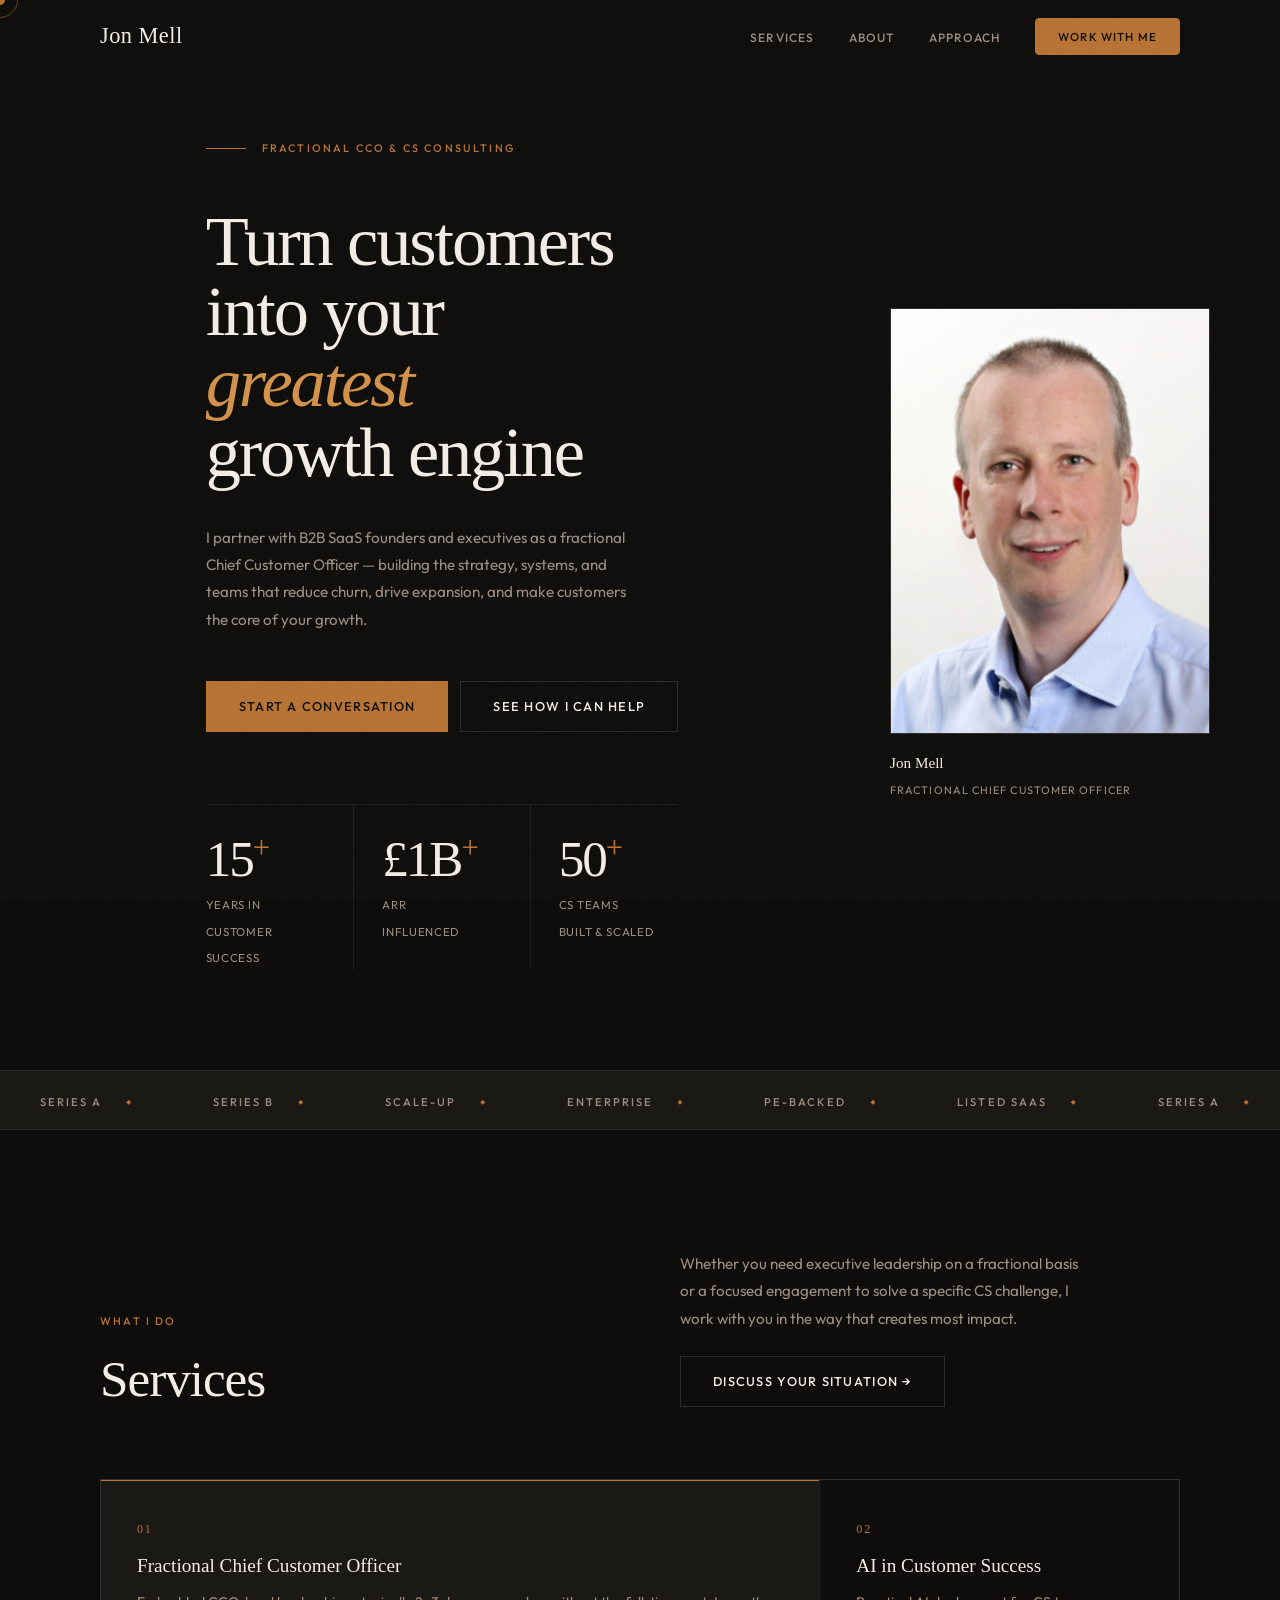
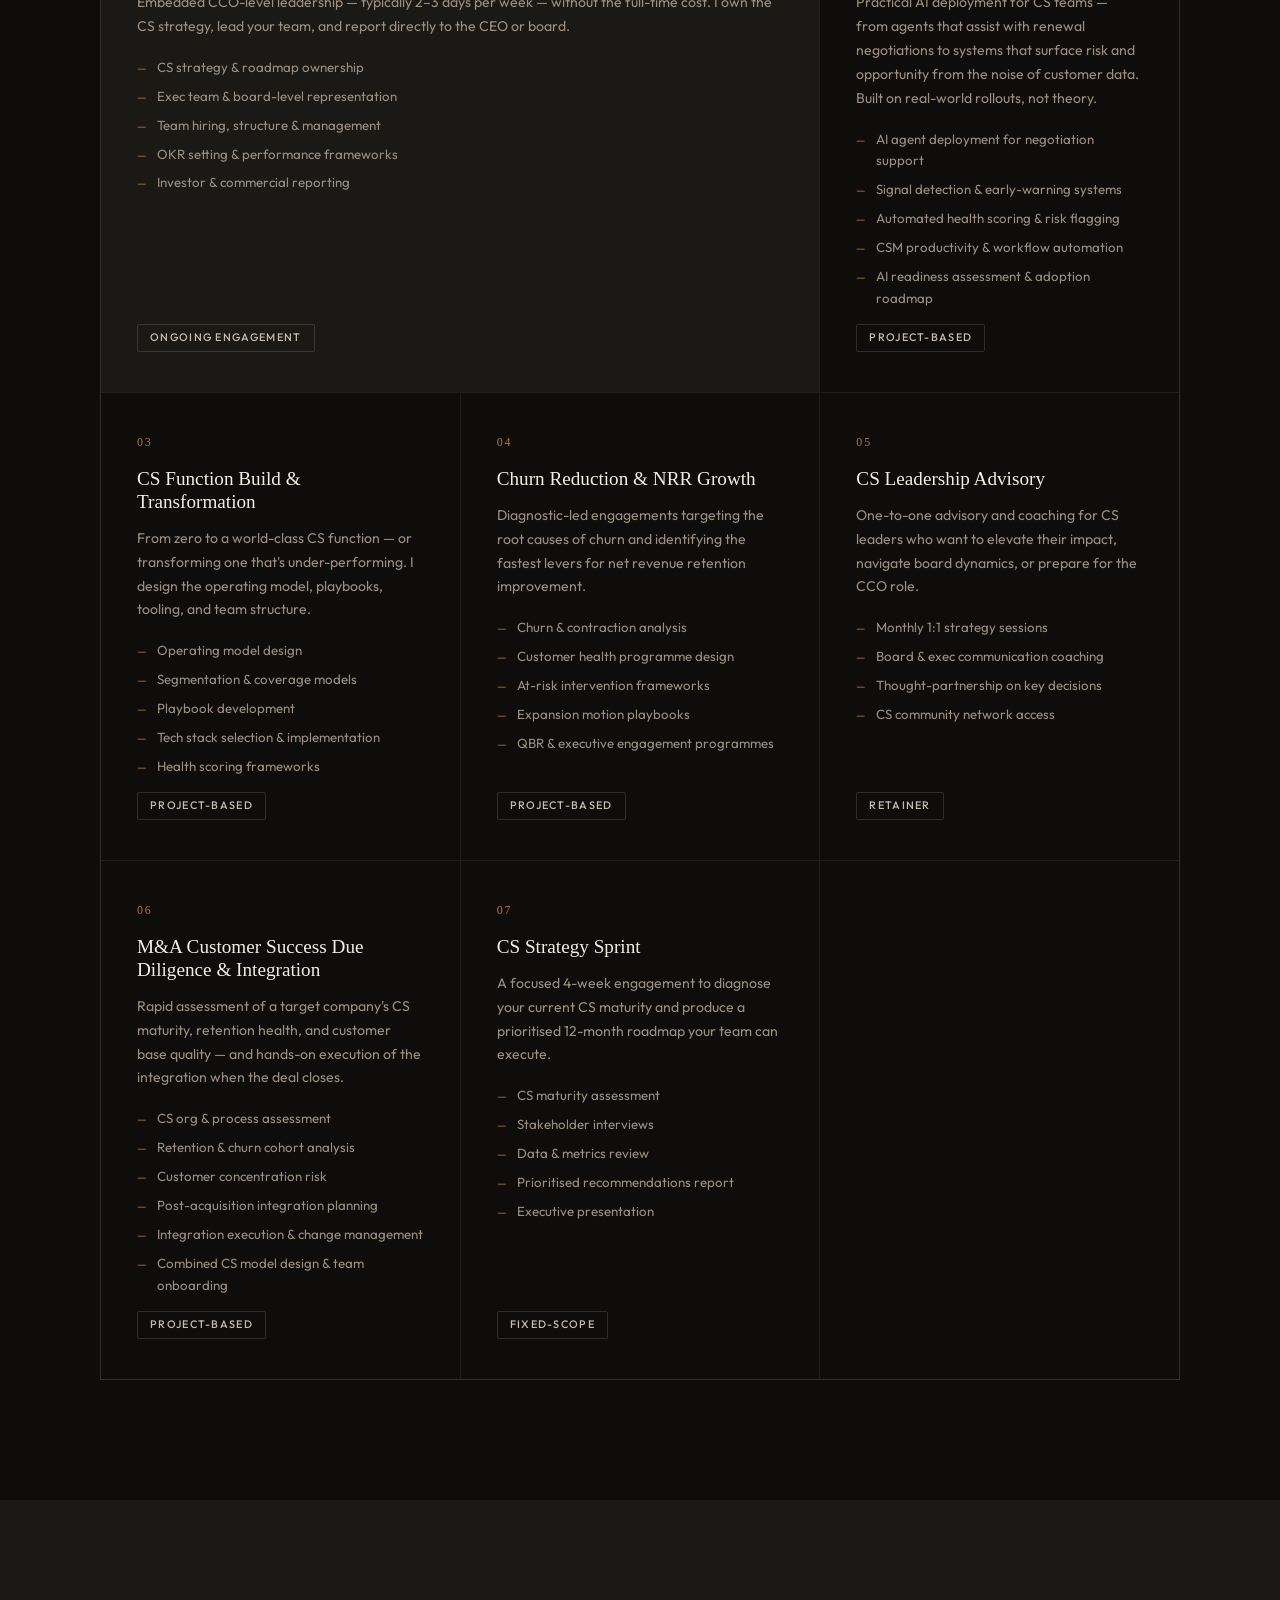
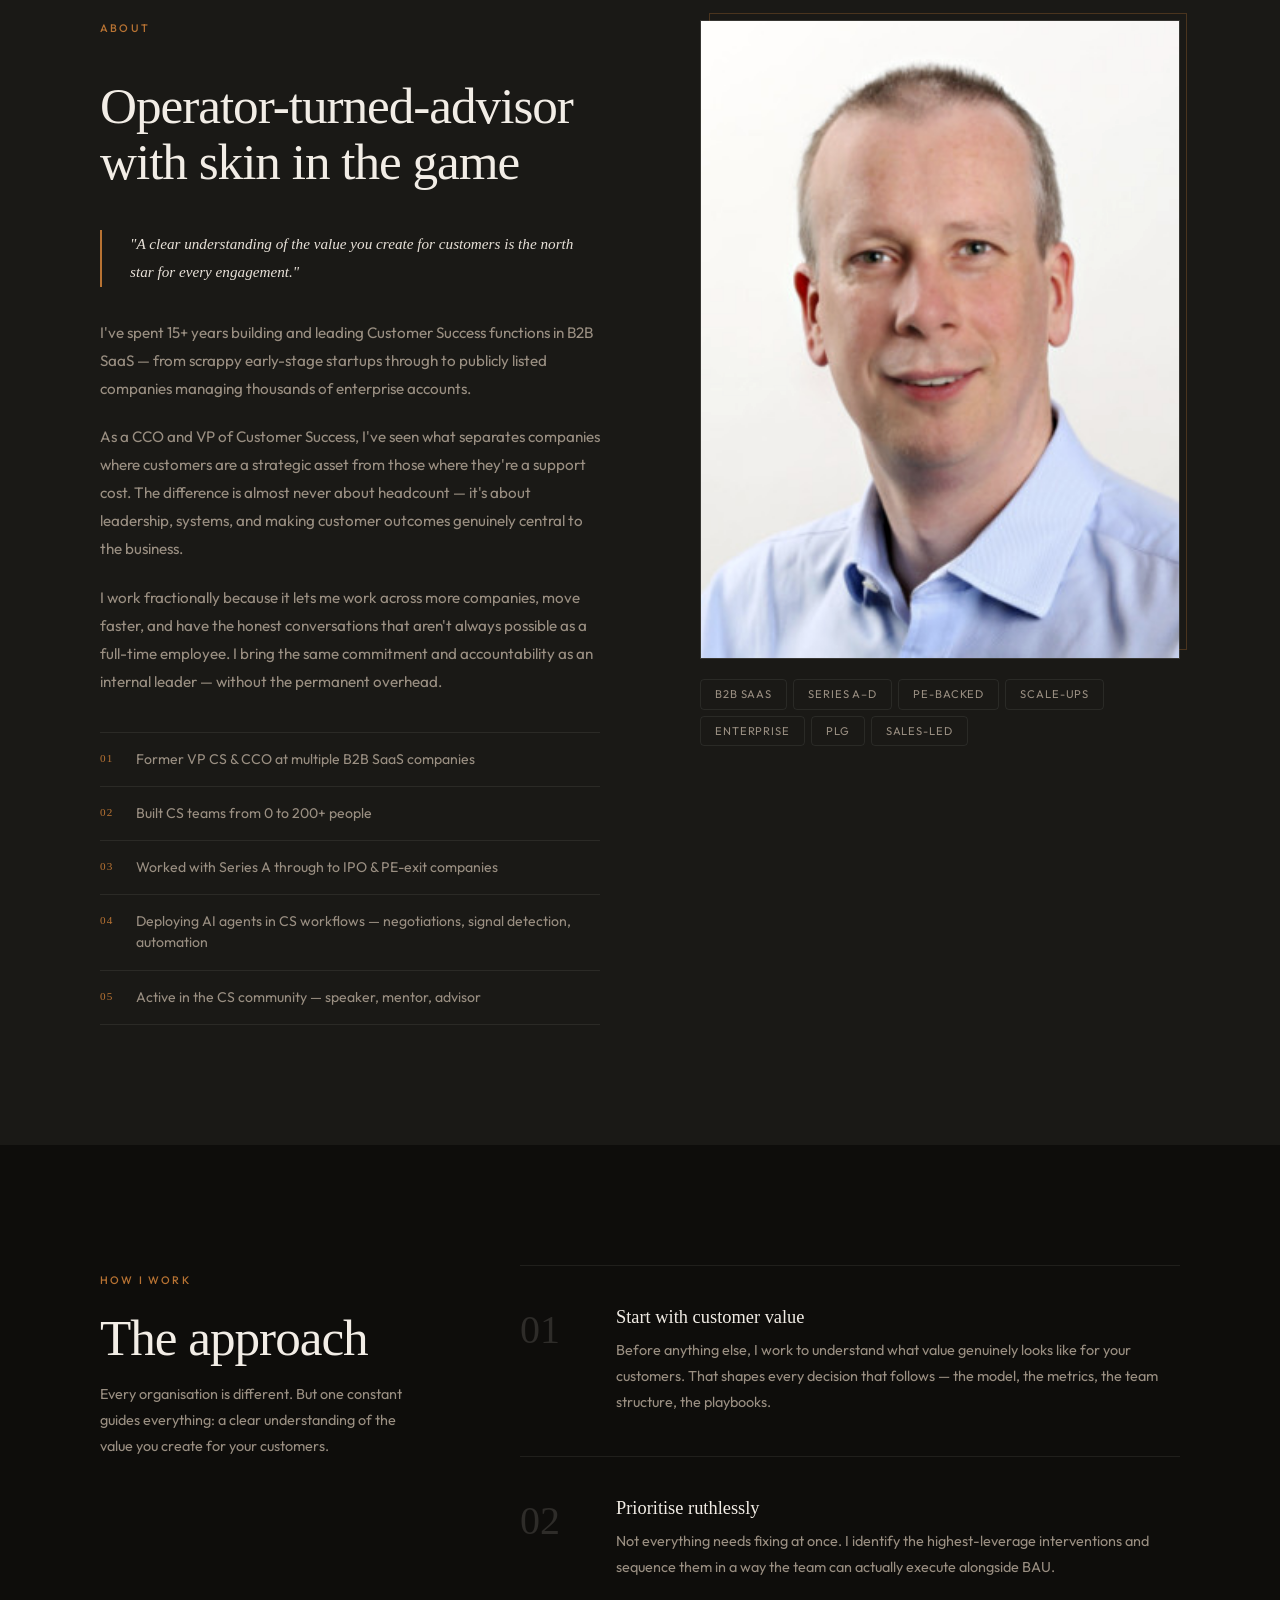
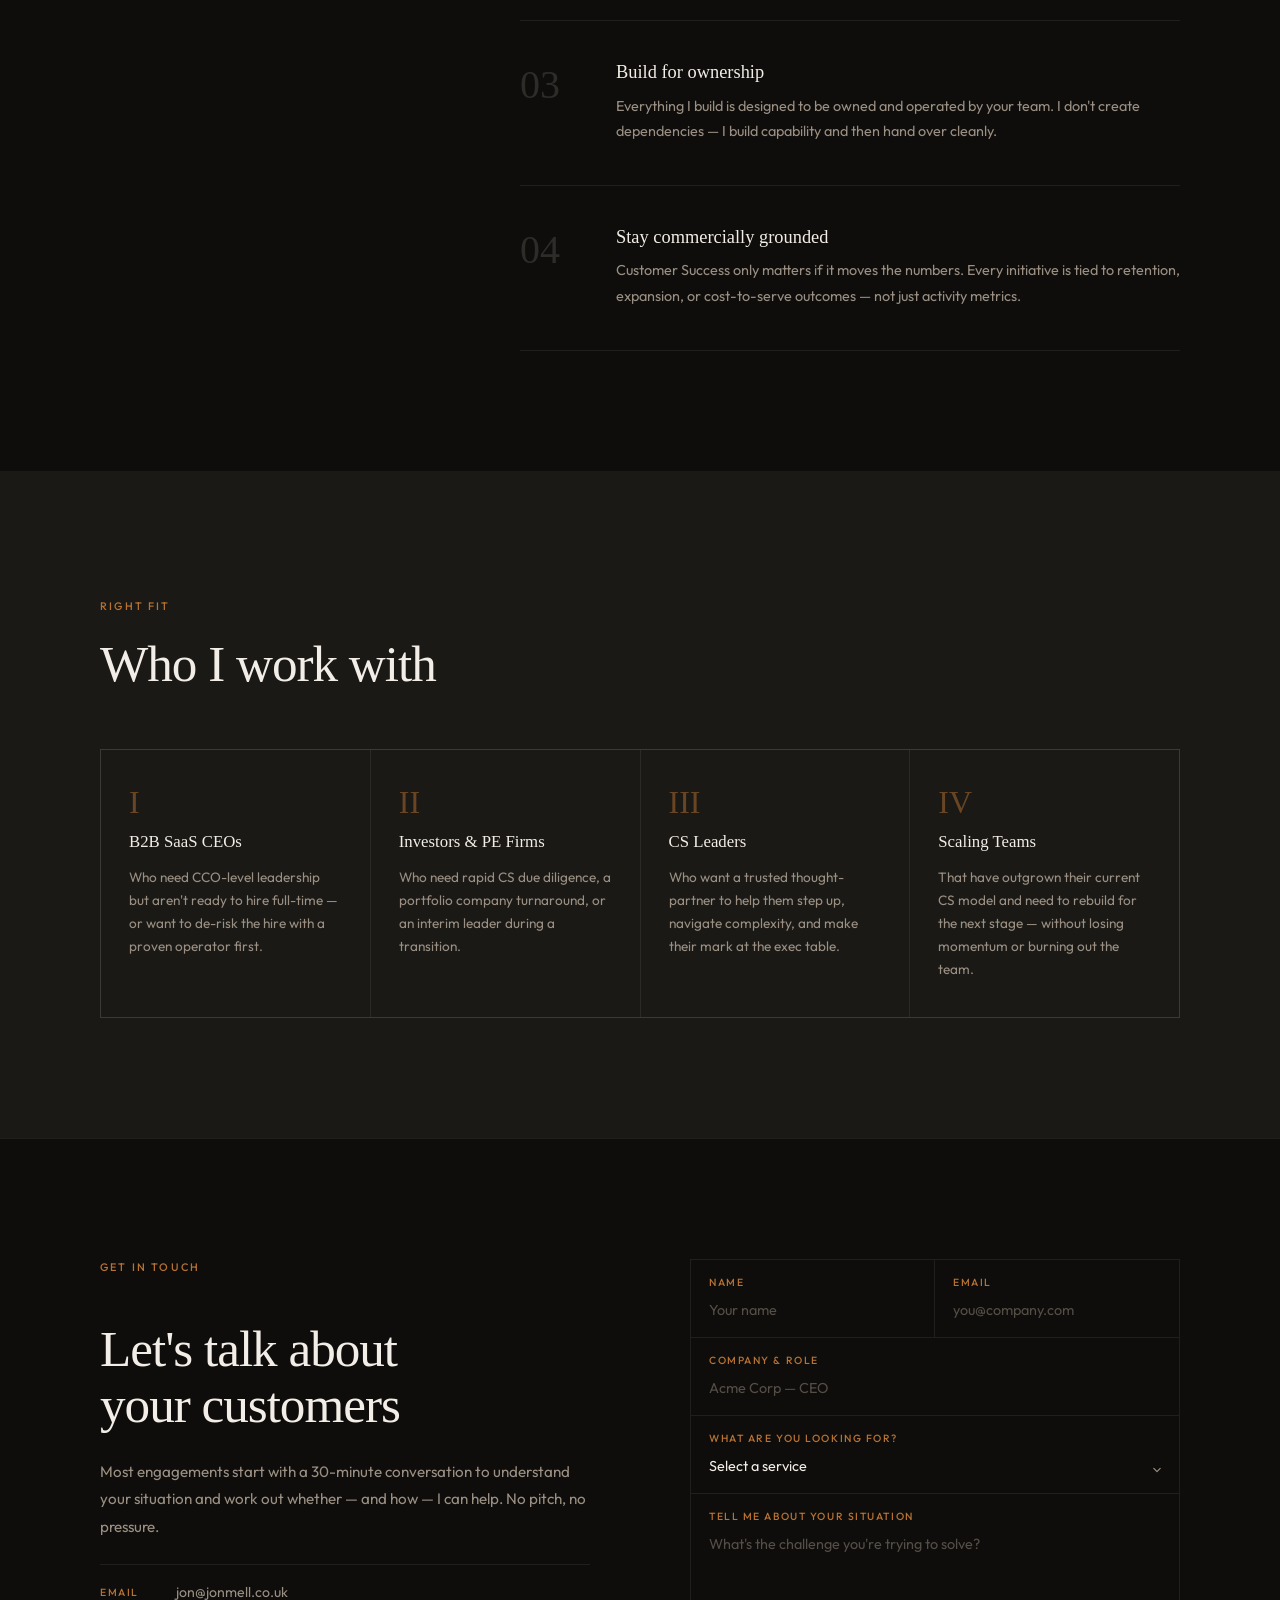
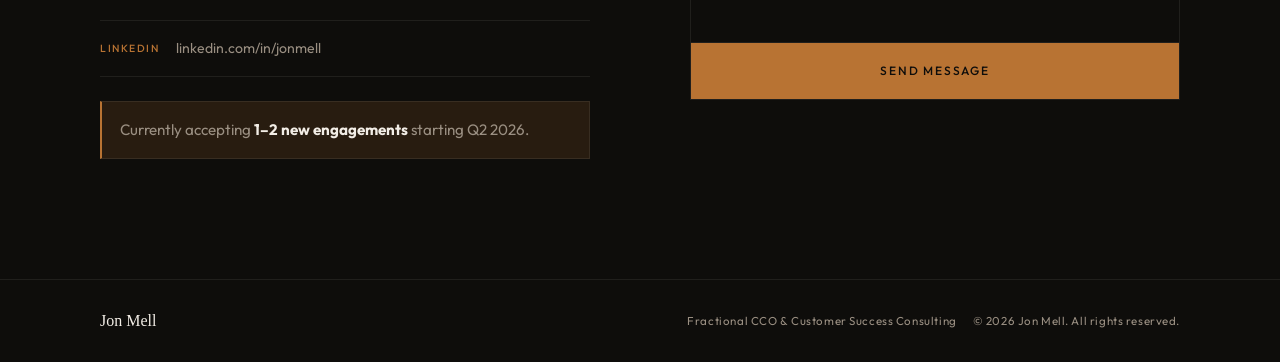
==== index.html @ 5e2851e1 "Redesign: warm dark editorial theme with hero headshot Replaces purple tech theme with warm dark (co" ====
<!DOCTYPE html>
<html lang="en">
<head>
<meta charset="UTF-8" />
<meta name="viewport" content="width=device-width, initial-scale=1.0" />
<title>Jon Mell — Fractional CCO & Customer Success Consulting</title>
<meta name="description" content="Fractional Chief Customer Officer and Customer Success consulting. Helping B2B SaaS companies build, scale, and optimise customer success functions that retain and grow revenue." />

<!-- ── Favicon ──────────────────────────────────────────── -->
<link rel="icon" type="image/svg+xml" href="favicon.svg" />

<!-- ── Canonical ────────────────────────────────────────── -->
<link rel="canonical" href="https://jonmell.co.uk/" />

<!-- ── Open Graph ───────────────────────────────────────── -->
<meta property="og:type"        content="website" />
<meta property="og:url"         content="https://jonmell.co.uk/" />
<meta property="og:title"       content="Jon Mell — Fractional CCO & Customer Success Consulting" />
<meta property="og:description" content="Fractional Chief Customer Officer and Customer Success consulting. Helping B2B SaaS companies build, scale, and optimise customer success functions that retain and grow revenue." />
<meta property="og:image"       content="https://jonmell.co.uk/headshot.jpg" />
<meta property="og:locale"      content="en_GB" />

<!-- ── Twitter / X Card ─────────────────────────────────── -->
<meta name="twitter:card"        content="summary_large_image" />
<meta name="twitter:title"       content="Jon Mell — Fractional CCO & Customer Success Consulting" />
<meta name="twitter:description" content="Fractional Chief Customer Officer and Customer Success consulting. Helping B2B SaaS companies build, scale, and optimise customer success functions that retain and grow revenue." />
<meta name="twitter:image"       content="https://jonmell.co.uk/headshot.jpg" />

<!-- ── Structured data (Person + ProfessionalService) ───── -->
<script type="application/ld+json">
{
  "@context": "https://schema.org",
  "@graph": [
    {
      "@type": "Person",
      "@id": "https://jonmell.co.uk/#jon",
      "name": "Jon Mell",
      "jobTitle": "Fractional Chief Customer Officer",
      "url": "https://jonmell.co.uk/",
      "image": "https://jonmell.co.uk/headshot.jpg",
      "email": "jon@jonmell.co.uk",
      "sameAs": ["https://www.linkedin.com/in/jonmell"]
    },
    {
      "@type": "ProfessionalService",
      "@id": "https://jonmell.co.uk/#service",
      "name": "Jon Mell — Fractional CCO & Customer Success Consulting",
      "url": "https://jonmell.co.uk/",
      "description": "Fractional Chief Customer Officer and Customer Success consulting for B2B SaaS companies.",
      "founder": { "@id": "https://jonmell.co.uk/#jon" },
      "areaServed": "GB",
      "email": "jon@jonmell.co.uk",
      "knowsAbout": ["Customer Success","Chief Customer Officer","SaaS","Churn Reduction","Net Revenue Retention","B2B SaaS"]
    }
  ]
}
</script>

<link rel="preconnect" href="https://fonts.googleapis.com" />
<link rel="preconnect" href="https://fonts.gstatic.com" crossorigin />
<link href="https://fonts.googleapis.com/css2?family=Cormorant+Garant:ital,wght@0,300;0,400;0,500;0,600;0,700;1,300;1,400;1,500&family=Outfit:wght@300;400;500;600&display=swap" rel="stylesheet" />
<style>

/* ── TOKENS ──────────────────────────────────────────────── */
:root {
  --ink:        #0e0d0b;
  --ink-2:      #1a1916;
  --ink-3:      #242220;
  --parchment:  #f2ede6;
  --parchment-2:#e8e1d8;
  --warm-mid:   #9a8f82;
  --warm-faint: #c4bbb1;
  --copper:     #b87333;
  --copper-lt:  #d4924a;
  --copper-dim: rgba(184,115,51,0.15);
  --rule:       rgba(242,237,230,0.08);
  --rule-2:     rgba(242,237,230,0.14);
  --radius:     4px;
  --radius-lg:  8px;
  --max-w:      1160px;
  --gap:        120px;
  --ease:       cubic-bezier(0.4,0,0.2,1);
}

/* ── RESET ───────────────────────────────────────────────── */
*, *::before, *::after { box-sizing: border-box; margin: 0; padding: 0; }
html { scroll-behavior: smooth; font-size: 16px; }
body {
  background: var(--ink);
  color: var(--parchment);
  font-family: 'Outfit', system-ui, sans-serif;
  font-weight: 400;
  line-height: 1.65;
  -webkit-font-smoothing: antialiased;
  overflow-x: hidden;
  cursor: none;
}
a { color: inherit; text-decoration: none; }
ul { list-style: none; }
img { max-width: 100%; display: block; }
button { cursor: none; border: none; background: none; font: inherit; }

/* ── GRAIN OVERLAY ───────────────────────────────────────── */
body::after {
  content: '';
  position: fixed;
  inset: 0;
  pointer-events: none;
  z-index: 9999;
  opacity: 0.032;
  background-image: url("data:image/svg+xml,%3Csvg viewBox='0 0 256 256' xmlns='http://www.w3.org/2000/svg'%3E%3Cfilter id='noise'%3E%3CfeTurbulence type='fractalNoise' baseFrequency='0.9' numOctaves='4' stitchTiles='stitch'/%3E%3C/filter%3E%3Crect width='100%25' height='100%25' filter='url(%23noise)'/%3E%3C/svg%3E");
  background-size: 180px 180px;
}

/* ── CUSTOM CURSOR ───────────────────────────────────────── */
.cursor {
  position: fixed;
  top: 0; left: 0;
  width: 10px; height: 10px;
  background: var(--copper);
  border-radius: 50%;
  pointer-events: none;
  z-index: 10000;
  transform: translate(-50%, -50%);
  transition: width 0.2s var(--ease), height 0.2s var(--ease), opacity 0.2s;
}
.cursor-ring {
  position: fixed;
  top: 0; left: 0;
  width: 36px; height: 36px;
  border: 1px solid rgba(184,115,51,0.5);
  border-radius: 50%;
  pointer-events: none;
  z-index: 9999;
  transform: translate(-50%, -50%);
  transition: width 0.4s var(--ease), height 0.4s var(--ease), transform 0.08s linear, opacity 0.3s;
}

/* ── LAYOUT ──────────────────────────────────────────────── */
.container {
  max-width: var(--max-w);
  margin: 0 auto;
  padding: 0 40px;
}
.section { padding: var(--gap) 0; }

/* ── TYPOGRAPHY ──────────────────────────────────────────── */
.display {
  font-family: 'Cormorant Garant', Georgia, serif;
  font-weight: 300;
  line-height: 1.05;
  letter-spacing: -0.02em;
}
h2 {
  font-family: 'Cormorant Garant', Georgia, serif;
  font-weight: 400;
  font-size: clamp(2rem, 4vw, 3.25rem);
  line-height: 1.1;
  letter-spacing: -0.02em;
  color: var(--parchment);
}
h3 {
  font-family: 'Cormorant Garant', Georgia, serif;
  font-weight: 500;
  font-size: 1.35rem;
  line-height: 1.2;
  color: var(--parchment);
}
p { color: var(--warm-mid); }

.section-tag {
  display: inline-block;
  font-size: 0.68rem;
  font-weight: 500;
  letter-spacing: 0.2em;
  text-transform: uppercase;
  color: var(--copper);
  margin-bottom: 20px;
}

/* ── BUTTONS ─────────────────────────────────────────────── */
.btn {
  display: inline-flex;
  align-items: center;
  gap: 10px;
  padding: 14px 32px;
  font-size: 0.8rem;
  font-weight: 500;
  letter-spacing: 0.1em;
  text-transform: uppercase;
  transition: all 0.3s var(--ease);
  white-space: nowrap;
  cursor: none;
}
.btn-primary {
  background: var(--copper);
  color: var(--ink);
  border: 1px solid var(--copper);
}
.btn-primary:hover {
  background: var(--copper-lt);
  border-color: var(--copper-lt);
  transform: translateY(-1px);
}
.btn-outline {
  background: transparent;
  color: var(--parchment);
  border: 1px solid var(--rule-2);
}
.btn-outline:hover {
  border-color: var(--copper);
  color: var(--copper);
}

/* ── NAV ─────────────────────────────────────────────────── */
.nav-wrapper {
  position: fixed;
  top: 0; left: 0; right: 0;
  z-index: 100;
  transition: background 0.3s var(--ease), border-color 0.3s;
}
.nav-wrapper.scrolled {
  background: rgba(14,13,11,0.92);
  backdrop-filter: blur(20px);
  border-bottom: 1px solid var(--rule);
}
.nav {
  display: flex;
  align-items: center;
  height: 72px;
}
.nav-logo {
  font-family: 'Cormorant Garant', serif;
  font-size: 1.4rem;
  font-weight: 500;
  letter-spacing: 0.02em;
  color: var(--parchment);
  margin-right: auto;
}
.nav-links {
  display: flex;
  align-items: center;
  gap: 2px;
}
.nav-links a {
  padding: 6px 16px;
  font-size: 0.75rem;
  font-weight: 500;
  letter-spacing: 0.1em;
  text-transform: uppercase;
  color: var(--warm-mid);
  border-radius: var(--radius);
  transition: color 0.2s;
}
.nav-links a:hover { color: var(--parchment); }
.nav-links .btn { margin-left: 16px; padding: 8px 22px; font-size: 0.72rem; }
.nav-links .btn-primary { color: var(--ink); }
.nav-links .btn-primary:hover { color: var(--ink); }

.nav-burger {
  display: none;
  flex-direction: column;
  gap: 5px;
  padding: 8px;
  cursor: none;
}
.nav-burger span {
  display: block;
  width: 22px;
  height: 1px;
  background: var(--parchment);
  border-radius: 1px;
  transition: all 0.3s var(--ease);
}

/* ── HERO ────────────────────────────────────────────────── */
.hero {
  min-height: 100svh;
  display: grid;
  grid-template-columns: 1fr 420px;
  gap: 0;
  position: relative;
  overflow: hidden;
  align-items: center;
}

.hero-left {
  display: flex;
  flex-direction: column;
  justify-content: center;
  padding: 140px 60px 100px 40px;
  position: relative;
  z-index: 2;
}

.hero-eyebrow {
  display: flex;
  align-items: center;
  gap: 16px;
  margin-bottom: 48px;
  opacity: 0;
  animation: fadeUp 0.9s 0.1s var(--ease) forwards;
}
.hero-eyebrow-line {
  width: 40px;
  height: 1px;
  background: var(--copper);
}
.hero-eyebrow-text {
  font-size: 0.68rem;
  font-weight: 500;
  letter-spacing: 0.2em;
  text-transform: uppercase;
  color: var(--copper);
}

.hero-headline {
  font-family: 'Cormorant Garant', Georgia, serif;
  font-size: clamp(3rem, 5.5vw, 5.5rem);
  font-weight: 300;
  line-height: 1.0;
  letter-spacing: -0.03em;
  color: var(--parchment);
  margin-bottom: 36px;
  opacity: 0;
  animation: fadeUp 0.9s 0.25s var(--ease) forwards;
}
.hero-headline em {
  font-style: italic;
  font-weight: 300;
  color: var(--copper-lt);
}

.hero-sub {
  font-size: 0.95rem;
  line-height: 1.8;
  color: var(--warm-mid);
  max-width: 440px;
  margin-bottom: 48px;
  opacity: 0;
  animation: fadeUp 0.9s 0.4s var(--ease) forwards;
}

.hero-actions {
  display: flex;
  gap: 12px;
  margin-bottom: 72px;
  opacity: 0;
  animation: fadeUp 0.9s 0.55s var(--ease) forwards;
}

.hero-stats {
  display: flex;
  gap: 0;
  border-top: 1px solid var(--rule);
  opacity: 0;
  animation: fadeUp 0.9s 0.7s var(--ease) forwards;
}
.hero-stat {
  flex: 1;
  padding: 28px 0 0;
  border-right: 1px solid var(--rule);
}
.hero-stat:last-child { border-right: none; padding-left: 28px; }
.hero-stat:first-child { padding-right: 28px; }
.hero-stat:not(:first-child):not(:last-child) { padding: 28px 28px 0; }

.stat-num {
  display: block;
  font-family: 'Cormorant Garant', serif;
  font-size: clamp(2.5rem, 4vw, 3.5rem);
  font-weight: 300;
  letter-spacing: -0.04em;
  color: var(--parchment);
  line-height: 1;
  margin-bottom: 6px;
}
.stat-num span { color: var(--copper); font-size: 0.6em; vertical-align: super; }
.stat-label {
  font-size: 0.72rem;
  font-weight: 400;
  letter-spacing: 0.06em;
  color: var(--warm-mid);
  text-transform: uppercase;
  line-height: 1.4;
}

.hero-right {
  display: flex;
  align-items: center;
  justify-content: center;
  padding: 140px 40px 100px 0;
  opacity: 0;
  animation: fadeIn 1s 0.5s ease forwards;
}

.hero-portrait-wrap {
  display: flex;
  flex-direction: column;
  gap: 16px;
  width: 100%;
  max-width: 320px;
}

.hero-portrait {
  width: 100%;
  aspect-ratio: 3 / 4;
  object-fit: cover;
  object-position: center 10%;
  filter: grayscale(15%) contrast(1.05);
  display: block;
  border: 1px solid var(--rule-2);
}

.hero-caption {
  text-align: left;
  opacity: 0;
  animation: fadeUp 0.8s 1.1s ease forwards;
}
.hero-caption strong {
  display: block;
  font-family: 'Cormorant Garant', serif;
  font-size: 0.95rem;
  font-weight: 500;
  color: var(--parchment);
}
.hero-caption span {
  font-size: 0.68rem;
  letter-spacing: 0.1em;
  text-transform: uppercase;
  color: var(--warm-mid);
}

/* ── MARQUEE STRIP ───────────────────────────────────────── */
.strip {
  border-top: 1px solid var(--rule);
  border-bottom: 1px solid var(--rule);
  background: var(--ink-2);
  padding: 16px 0;
  overflow: hidden;
  white-space: nowrap;
}
.strip-track {
  display: inline-flex;
  gap: 0;
  animation: marquee 24s linear infinite;
}
.strip-item {
  display: inline-flex;
  align-items: center;
  gap: 24px;
  padding: 0 40px;
  font-size: 0.7rem;
  font-weight: 500;
  letter-spacing: 0.18em;
  text-transform: uppercase;
  color: var(--warm-mid);
}
.strip-item::after {
  content: '◆';
  font-size: 0.4rem;
  color: var(--copper);
}
@keyframes marquee {
  from { transform: translateX(0); }
  to   { transform: translateX(-50%); }
}

/* ── SERVICES ────────────────────────────────────────────── */
.services { background: var(--ink); }

.services-header {
  display: grid;
  grid-template-columns: 1fr 1fr;
  gap: 80px;
  align-items: end;
  margin-bottom: 72px;
}
.services-header-right {
  display: flex;
  flex-direction: column;
  gap: 24px;
  align-items: flex-start;
  justify-content: flex-end;
}
.services-header p {
  font-size: 0.95rem;
  line-height: 1.8;
  max-width: 400px;
}

.services-grid {
  display: grid;
  grid-template-columns: repeat(3, 1fr);
  gap: 1px;
  background: var(--rule);
  border: 1px solid var(--rule);
}
.services-grid::after {
  content: '';
  background: var(--ink);
}

.service-card {
  background: var(--ink);
  padding: 40px 36px;
  display: flex;
  flex-direction: column;
  gap: 14px;
  transition: background 0.3s var(--ease);
  position: relative;
  overflow: hidden;
}
.service-card::before {
  content: '';
  position: absolute;
  top: 0; left: 0; right: 0;
  height: 1px;
  background: var(--copper);
  transform: scaleX(0);
  transform-origin: left;
  transition: transform 0.4s var(--ease);
}
.service-card:hover { background: var(--ink-2); }
.service-card:hover::before { transform: scaleX(1); }

.service-card--featured {
  grid-column: span 2;
  background: var(--ink-2);
}
.service-card--featured::before { transform: scaleX(1); }

.service-num {
  font-family: 'Cormorant Garant', serif;
  font-size: 0.75rem;
  font-weight: 500;
  letter-spacing: 0.15em;
  color: var(--copper);
}
.service-card h3 { font-size: 1.2rem; }
.service-card p { font-size: 0.88rem; line-height: 1.7; }

.service-list {
  display: flex;
  flex-direction: column;
  gap: 7px;
  margin-top: 4px;
}
.service-list li {
  display: flex;
  align-items: baseline;
  gap: 10px;
  font-size: 0.83rem;
  color: var(--warm-mid);
}
.service-list li::before {
  content: '—';
  color: var(--copper);
  font-size: 0.7rem;
  flex-shrink: 0;
}

.service-tag {
  display: inline-block;
  padding: 4px 12px;
  border: 1px solid var(--rule-2);
  border-radius: 2px;
  font-size: 0.68rem;
  font-weight: 500;
  letter-spacing: 0.12em;
  text-transform: uppercase;
  color: var(--warm-faint);
  margin-top: auto;
  width: fit-content;
}

/* ── ABOUT ───────────────────────────────────────────────── */
.about { background: var(--ink-2); }

.about-inner {
  display: grid;
  grid-template-columns: 1fr 480px;
  gap: 100px;
  align-items: start;
}

.about-content { display: flex; flex-direction: column; gap: 20px; }
.about-content h2 { margin-bottom: 8px; }
.about-content p { font-size: 0.95rem; line-height: 1.85; }

.about-pull {
  font-family: 'Cormorant Garant', serif;
  font-size: clamp(1.3rem, 2vw, 1.65rem);
  font-weight: 300;
  font-style: italic;
  line-height: 1.5;
  color: var(--parchment-2);
  border-left: 2px solid var(--copper);
  padding-left: 28px;
  margin: 12px 0;
}

.about-creds {
  display: flex;
  flex-direction: column;
  gap: 0;
  margin-top: 16px;
  border-top: 1px solid var(--rule);
}
.cred {
  display: flex;
  align-items: flex-start;
  gap: 16px;
  padding: 16px 0;
  border-bottom: 1px solid var(--rule);
  font-size: 0.88rem;
  color: var(--warm-mid);
  line-height: 1.5;
}
.cred-num {
  font-family: 'Cormorant Garant', serif;
  font-size: 0.7rem;
  font-weight: 500;
  letter-spacing: 0.1em;
  color: var(--copper);
  flex-shrink: 0;
  padding-top: 1px;
  min-width: 20px;
}

.about-visual {
  position: sticky;
  top: 100px;
  display: flex;
  flex-direction: column;
  gap: 20px;
}

.about-portrait-wrap {
  position: relative;
  border: 1px solid var(--rule-2);
}
.about-portrait-wrap::before {
  content: '';
  position: absolute;
  top: -8px; right: -8px;
  bottom: 8px; left: 8px;
  border: 1px solid var(--copper);
  opacity: 0.3;
  pointer-events: none;
  z-index: 0;
}
.about-portrait {
  width: 100%;
  aspect-ratio: 3/4;
  object-fit: cover;
  object-position: center 10%;
  display: block;
  filter: grayscale(15%) contrast(1.05);
  position: relative;
  z-index: 1;
}

.about-tags {
  display: flex;
  flex-wrap: wrap;
  gap: 6px;
}
.about-tags span {
  padding: 5px 14px;
  border: 1px solid var(--rule);
  font-size: 0.7rem;
  font-weight: 400;
  letter-spacing: 0.08em;
  text-transform: uppercase;
  color: var(--warm-mid);
  border-radius: var(--radius);
}

/* ── APPROACH ────────────────────────────────────────────── */
.approach { background: var(--ink); }

.approach-inner {
  display: grid;
  grid-template-columns: 320px 1fr;
  gap: 100px;
  align-items: start;
}

.approach-left {
  position: sticky;
  top: 100px;
}
.approach-left h2 { margin-bottom: 16px; }
.approach-left p { font-size: 0.9rem; line-height: 1.8; }

.approach-steps {
  display: flex;
  flex-direction: column;
  gap: 0;
  border-top: 1px solid var(--rule);
}

.step {
  display: grid;
  grid-template-columns: 64px 1fr;
  gap: 32px;
  padding: 40px 0;
  border-bottom: 1px solid var(--rule);
  transition: padding-left 0.3s var(--ease);
}
.step:hover { padding-left: 12px; }

.step-num {
  font-family: 'Cormorant Garant', serif;
  font-size: 2.5rem;
  font-weight: 300;
  color: var(--rule-2);
  line-height: 1;
  padding-top: 4px;
  transition: color 0.3s;
}
.step:hover .step-num { color: var(--copper); }

.step-body h3 { font-size: 1.15rem; margin-bottom: 10px; }
.step-body p  { font-size: 0.9rem; line-height: 1.8; }

/* ── FOR WHO ─────────────────────────────────────────────── */
.forwho { background: var(--ink-2); }

.forwho-grid {
  display: grid;
  grid-template-columns: repeat(4, 1fr);
  gap: 1px;
  background: var(--rule);
  border: 1px solid var(--rule);
  margin-top: 56px;
}

.forwho-card {
  background: var(--ink-2);
  padding: 36px 28px;
  display: flex;
  flex-direction: column;
  gap: 14px;
  transition: background 0.3s;
}
.forwho-card:hover { background: var(--ink-3); }
.forwho-card-num {
  font-family: 'Cormorant Garant', serif;
  font-size: 2rem;
  font-weight: 300;
  color: var(--copper);
  opacity: 0.5;
  line-height: 1;
}
.forwho-card h3 { font-size: 1.05rem; }
.forwho-card p  { font-size: 0.85rem; line-height: 1.7; }

/* ── CONTACT ─────────────────────────────────────────────── */
.contact {
  background: var(--ink);
  border-top: 1px solid var(--rule);
}

.contact-inner {
  display: grid;
  grid-template-columns: 1fr 1fr;
  gap: 100px;
  align-items: start;
}

.contact-content { display: flex; flex-direction: column; gap: 24px; }
.contact-content h2 { margin-bottom: 0; }
.contact-content > p { font-size: 0.95rem; line-height: 1.8; }

.contact-details {
  display: flex;
  flex-direction: column;
  gap: 0;
  border-top: 1px solid var(--rule);
}
.contact-link {
  display: flex;
  align-items: center;
  gap: 16px;
  padding: 16px 0;
  border-bottom: 1px solid var(--rule);
  font-size: 0.88rem;
  color: var(--warm-mid);
  transition: color 0.2s;
}
.contact-link:hover { color: var(--parchment); }
.contact-link-label {
  font-size: 0.65rem;
  font-weight: 500;
  letter-spacing: 0.15em;
  text-transform: uppercase;
  color: var(--copper);
  min-width: 60px;
}

.contact-note {
  font-size: 0.8rem;
  color: var(--warm-mid);
  padding: 14px 18px;
  border: 1px solid var(--rule);
  border-left: 2px solid var(--copper);
  background: var(--copper-dim);
}
.contact-note strong { color: var(--parchment); }

/* Form */
.contact-form {
  display: flex;
  flex-direction: column;
  gap: 0;
  border: 1px solid var(--rule);
}

.form-row {
  display: grid;
  grid-template-columns: 1fr 1fr;
}

.form-group {
  display: flex;
  flex-direction: column;
  border-bottom: 1px solid var(--rule);
  border-right: 1px solid var(--rule);
  transition: background 0.2s;
}
.form-group:focus-within { background: var(--ink-2); }
.form-group:last-of-type { border-right: none; }

.form-group label {
  font-size: 0.65rem;
  font-weight: 500;
  letter-spacing: 0.15em;
  text-transform: uppercase;
  color: var(--copper);
  padding: 14px 18px 0;
}

.contact-form input,
.contact-form select,
.contact-form textarea {
  width: 100%;
  padding: 8px 18px 14px;
  background: transparent;
  border: none;
  color: var(--parchment);
  font: inherit;
  font-size: 0.9rem;
  outline: none;
  -webkit-appearance: none;
  appearance: none;
}
.contact-form input::placeholder,
.contact-form textarea::placeholder { color: var(--warm-mid); opacity: 0.5; }
.contact-form select option { background: var(--ink-2); }
.contact-form select {
  background-image: url("data:image/svg+xml,%3csvg xmlns='http://www.w3.org/2000/svg' fill='none' viewBox='0 0 20 20'%3e%3cpath stroke='%239a8f82' stroke-linecap='round' stroke-linejoin='round' stroke-width='1.5' d='M6 8l4 4 4-4'/%3e%3c/svg%3e");
  background-repeat: no-repeat;
  background-position: right 14px center;
  background-size: 16px;
  padding-right: 40px;
  cursor: none;
}
.contact-form textarea { resize: none; min-height: 110px; }

.form-full {
  grid-column: span 2;
  border-right: none;
}

.form-submit {
  grid-column: span 2;
  border-right: none;
  border-bottom: none;
  padding: 0;
}
.form-submit .btn {
  width: 100%;
  justify-content: center;
  padding: 18px;
  border-radius: 0;
  border: none;
  font-size: 0.75rem;
  letter-spacing: 0.15em;
}

.form-success {
  padding: 20px;
  text-align: center;
  font-size: 0.85rem;
  color: var(--copper-lt);
  letter-spacing: 0.05em;
  display: none;
}

/* ── FOOTER ──────────────────────────────────────────────── */
.footer {
  border-top: 1px solid var(--rule);
  padding: 28px 0;
  background: var(--ink);
}
.footer-inner {
  display: flex;
  align-items: center;
  gap: 16px;
}
.footer-logo {
  font-family: 'Cormorant Garant', serif;
  font-size: 1rem;
  font-weight: 500;
  color: var(--parchment);
  margin-right: auto;
}
.footer-copy {
  font-size: 0.72rem;
  color: var(--warm-mid);
  letter-spacing: 0.05em;
}

/* ── REVEAL ANIMATIONS ───────────────────────────────────── */
.reveal {
  opacity: 0;
  transform: translateY(24px);
  transition: opacity 0.7s var(--ease), transform 0.7s var(--ease);
}
.reveal.visible { opacity: 1; transform: none; }

@keyframes fadeUp {
  from { opacity: 0; transform: translateY(20px); }
  to   { opacity: 1; transform: translateY(0); }
}
@keyframes fadeIn {
  from { opacity: 0; }
  to   { opacity: 1; }
}

/* ── RESPONSIVE ──────────────────────────────────────────── */
@media (max-width: 1024px) {
  .hero { grid-template-columns: 1fr; min-height: auto; }
  .hero-left { padding: 120px 40px 40px; }
  .hero-right { padding: 0 40px 60px; justify-content: flex-start; }
  .hero-portrait-wrap { max-width: 260px; }
  .services-grid { grid-template-columns: 1fr 1fr; }
  .service-card--featured { grid-column: span 2; }
  .about-inner { grid-template-columns: 1fr; }
  .about-visual { position: static; flex-direction: row; flex-wrap: wrap; align-items: flex-start; }
  .about-portrait-wrap { width: 280px; }
  .approach-inner { grid-template-columns: 1fr; gap: 48px; }
  .approach-left { position: static; }
  .forwho-grid { grid-template-columns: repeat(2, 1fr); }
  .contact-inner { grid-template-columns: 1fr; gap: 60px; }
  .services-header { grid-template-columns: 1fr; gap: 32px; }
}

@media (max-width: 768px) {
  :root { --gap: 80px; }
  .container { padding: 0 24px; }

  .nav-links:not(.open) { display: none; }
  .nav-burger { display: flex; }
  .nav-links.open {
    display: flex;
    flex-direction: column;
    position: fixed;
    top: 72px; left: 0; right: 0;
    background: rgba(14,13,11,0.97);
    backdrop-filter: blur(20px);
    border-bottom: 1px solid var(--rule);
    padding: 24px;
    gap: 4px;
  }
  .nav-links.open a { padding: 10px 0; font-size: 0.82rem; }
  .nav-links.open .btn { margin-top: 8px; width: 100%; justify-content: center; }

  .hero-left { padding: 100px 24px 40px; }
  .hero-right { padding: 0 24px 60px; }
  .hero-headline { font-size: clamp(2.5rem, 8vw, 3.5rem); }
  .hero-actions { flex-direction: column; }
  .hero-stats { flex-direction: column; gap: 0; }
  .hero-stat,
  .hero-stat:first-child,
  .hero-stat:last-child,
  .hero-stat:not(:first-child):not(:last-child) {
    padding: 20px 0; border-right: none; border-bottom: 1px solid var(--rule);
  }
  .hero-stat:last-child { border-bottom: none; }

  .services-grid { grid-template-columns: 1fr; }
  .service-card--featured { grid-column: span 1; }
  .forwho-grid { grid-template-columns: 1fr; }
  .form-row { grid-template-columns: 1fr; }
  .form-full, .form-submit { grid-column: span 1; }
  .form-group { border-right: none; }
  .footer-inner { flex-direction: column; text-align: center; gap: 8px; }
  .footer-logo { margin-right: 0; }
}

</style>
</head>
<body>

<div class="cursor" id="cursor"></div>
<div class="cursor-ring" id="cursorRing"></div>

<!-- ── NAV ─────────────────────────────────────────────── -->
<header class="nav-wrapper" id="nav">
  <nav class="nav container">
    <a href="#" class="nav-logo">Jon Mell</a>
    <ul class="nav-links">
      <li><a href="#services">Services</a></li>
      <li><a href="#about">About</a></li>
      <li><a href="#approach">Approach</a></li>
      <li><a href="#contact" class="btn btn-primary">Work with me</a></li>
    </ul>
    <button class="nav-burger" aria-label="Open menu" aria-expanded="false">
      <span></span><span></span><span></span>
    </button>
  </nav>
</header>

<!-- ── HERO ────────────────────────────────────────────── -->
<section class="hero" id="home">
  <div class="hero-left container" style="max-width:none; padding-left: clamp(24px,5vw,80px); padding-right: 40px;">
    <div class="hero-eyebrow">
      <div class="hero-eyebrow-line"></div>
      <span class="hero-eyebrow-text">Fractional CCO &amp; CS Consulting</span>
    </div>
    <h1 class="hero-headline display">
      Turn customers<br/>
      into your<br/>
      <em>greatest</em><br/>
      growth engine
    </h1>
    <p class="hero-sub">
      I partner with B2B SaaS founders and executives as a fractional Chief Customer Officer —
      building the strategy, systems, and teams that reduce churn, drive expansion, and make
      customers the core of your growth.
    </p>
    <div class="hero-actions">
      <a href="#contact" class="btn btn-primary">Start a conversation</a>
      <a href="#services" class="btn btn-outline">See how I can help</a>
    </div>
    <div class="hero-stats">
      <div class="hero-stat">
        <span class="stat-num">15<span>+</span></span>
        <span class="stat-label">Years in<br/>Customer Success</span>
      </div>
      <div class="hero-stat">
        <span class="stat-num">£1B<span>+</span></span>
        <span class="stat-label">ARR<br/>Influenced</span>
      </div>
      <div class="hero-stat">
        <span class="stat-num">50<span>+</span></span>
        <span class="stat-label">CS Teams<br/>Built &amp; Scaled</span>
      </div>
    </div>
  </div>

  <div class="hero-right">
    <div class="hero-portrait-wrap">
      <img src="headshot.jpg" alt="Jon Mell" class="hero-portrait" />
      <div class="hero-caption">
        <strong>Jon Mell</strong>
        <span>Fractional Chief Customer Officer</span>
      </div>
    </div>
  </div>
</section>

<!-- ── STRIP ────────────────────────────────────────────── -->
<div class="strip">
  <div class="strip-track">
    <span class="strip-item">Series A</span>
    <span class="strip-item">Series B</span>
    <span class="strip-item">Scale-up</span>
    <span class="strip-item">Enterprise</span>
    <span class="strip-item">PE-backed</span>
    <span class="strip-item">Listed SaaS</span>
    <span class="strip-item">Series A</span>
    <span class="strip-item">Series B</span>
    <span class="strip-item">Scale-up</span>
    <span class="strip-item">Enterprise</span>
    <span class="strip-item">PE-backed</span>
    <span class="strip-item">Listed SaaS</span>
    <span class="strip-item">Series A</span>
    <span class="strip-item">Series B</span>
    <span class="strip-item">Scale-up</span>
    <span class="strip-item">Enterprise</span>
    <span class="strip-item">PE-backed</span>
    <span class="strip-item">Listed SaaS</span>
  </div>
</div>

<!-- ── SERVICES ────────────────────────────────────────── -->
<section class="section services" id="services">
  <div class="container">
    <div class="services-header reveal">
      <div>
        <span class="section-tag">What I do</span>
        <h2>Services</h2>
      </div>
      <div class="services-header-right">
        <p>Whether you need executive leadership on a fractional basis or a focused engagement to solve a specific CS challenge, I work with you in the way that creates most impact.</p>
        <a href="#contact" class="btn btn-outline">Discuss your situation →</a>
      </div>
    </div>

    <div class="services-grid reveal">

      <div class="service-card service-card--featured">
        <div class="service-num">01</div>
        <h3>Fractional Chief Customer Officer</h3>
        <p>Embedded CCO-level leadership — typically 2–3 days per week — without the full-time cost. I own the CS strategy, lead your team, and report directly to the CEO or board.</p>
        <ul class="service-list">
          <li>CS strategy &amp; roadmap ownership</li>
          <li>Exec team &amp; board-level representation</li>
          <li>Team hiring, structure &amp; management</li>
          <li>OKR setting &amp; performance frameworks</li>
          <li>Investor &amp; commercial reporting</li>
        </ul>
        <span class="service-tag">Ongoing engagement</span>
      </div>

      <div class="service-card">
        <div class="service-num">02</div>
        <h3>AI in Customer Success</h3>
        <p>Practical AI deployment for CS teams — from agents that assist with renewal negotiations to systems that surface risk and opportunity from the noise of customer data. Built on real-world rollouts, not theory.</p>
        <ul class="service-list">
          <li>AI agent deployment for negotiation support</li>
          <li>Signal detection &amp; early-warning systems</li>
          <li>Automated health scoring &amp; risk flagging</li>
          <li>CSM productivity &amp; workflow automation</li>
          <li>AI readiness assessment &amp; adoption roadmap</li>
        </ul>
        <span class="service-tag">Project-based</span>
      </div>

      <div class="service-card">
        <div class="service-num">03</div>
        <h3>CS Function Build &amp; Transformation</h3>
        <p>From zero to a world-class CS function — or transforming one that's under-performing. I design the operating model, playbooks, tooling, and team structure.</p>
        <ul class="service-list">
          <li>Operating model design</li>
          <li>Segmentation &amp; coverage models</li>
          <li>Playbook development</li>
          <li>Tech stack selection &amp; implementation</li>
          <li>Health scoring frameworks</li>
        </ul>
        <span class="service-tag">Project-based</span>
      </div>

      <div class="service-card">
        <div class="service-num">04</div>
        <h3>Churn Reduction &amp; NRR Growth</h3>
        <p>Diagnostic-led engagements targeting the root causes of churn and identifying the fastest levers for net revenue retention improvement.</p>
        <ul class="service-list">
          <li>Churn &amp; contraction analysis</li>
          <li>Customer health programme design</li>
          <li>At-risk intervention frameworks</li>
          <li>Expansion motion playbooks</li>
          <li>QBR &amp; executive engagement programmes</li>
        </ul>
        <span class="service-tag">Project-based</span>
      </div>

      <div class="service-card">
        <div class="service-num">05</div>
        <h3>CS Leadership Advisory</h3>
        <p>One-to-one advisory and coaching for CS leaders who want to elevate their impact, navigate board dynamics, or prepare for the CCO role.</p>
        <ul class="service-list">
          <li>Monthly 1:1 strategy sessions</li>
          <li>Board &amp; exec communication coaching</li>
          <li>Thought-partnership on key decisions</li>
          <li>CS community network access</li>
        </ul>
        <span class="service-tag">Retainer</span>
      </div>

      <div class="service-card">
        <div class="service-num">06</div>
        <h3>M&amp;A Customer Success Due Diligence &amp; Integration</h3>
        <p>Rapid assessment of a target company's CS maturity, retention health, and customer base quality — and hands-on execution of the integration when the deal closes.</p>
        <ul class="service-list">
          <li>CS org &amp; process assessment</li>
          <li>Retention &amp; churn cohort analysis</li>
          <li>Customer concentration risk</li>
          <li>Post-acquisition integration planning</li>
          <li>Integration execution &amp; change management</li>
          <li>Combined CS model design &amp; team onboarding</li>
        </ul>
        <span class="service-tag">Project-based</span>
      </div>

      <div class="service-card">
        <div class="service-num">07</div>
        <h3>CS Strategy Sprint</h3>
        <p>A focused 4-week engagement to diagnose your current CS maturity and produce a prioritised 12-month roadmap your team can execute.</p>
        <ul class="service-list">
          <li>CS maturity assessment</li>
          <li>Stakeholder interviews</li>
          <li>Data &amp; metrics review</li>
          <li>Prioritised recommendations report</li>
          <li>Executive presentation</li>
        </ul>
        <span class="service-tag">Fixed-scope</span>
      </div>

    </div>
  </div>
</section>

<!-- ── ABOUT ────────────────────────────────────────────── -->
<section class="section about" id="about">
  <div class="container about-inner">
    <div class="about-content reveal">
      <span class="section-tag">About</span>
      <h2>Operator-turned-advisor<br/>with skin in the game</h2>
      <p class="about-pull">
        "A clear understanding of the value you create for customers is the north star for every engagement."
      </p>
      <p>
        I've spent 15+ years building and leading Customer Success functions in B2B SaaS —
        from scrappy early-stage startups through to publicly listed companies managing
        thousands of enterprise accounts.
      </p>
      <p>
        As a CCO and VP of Customer Success, I've seen what separates companies where
        customers are a strategic asset from those where they're a support cost. The
        difference is almost never about headcount — it's about leadership, systems,
        and making customer outcomes genuinely central to the business.
      </p>
      <p>
        I work fractionally because it lets me work across more companies, move faster,
        and have the honest conversations that aren't always possible as a full-time employee.
        I bring the same commitment and accountability as an internal leader — without the
        permanent overhead.
      </p>
      <div class="about-creds">
        <div class="cred">
          <span class="cred-num">01</span>
          <span>Former VP CS &amp; CCO at multiple B2B SaaS companies</span>
        </div>
        <div class="cred">
          <span class="cred-num">02</span>
          <span>Built CS teams from 0 to 200+ people</span>
        </div>
        <div class="cred">
          <span class="cred-num">03</span>
          <span>Worked with Series A through to IPO &amp; PE-exit companies</span>
        </div>
        <div class="cred">
          <span class="cred-num">04</span>
          <span>Deploying AI agents in CS workflows — negotiations, signal detection, automation</span>
        </div>
        <div class="cred">
          <span class="cred-num">05</span>
          <span>Active in the CS community — speaker, mentor, advisor</span>
        </div>
      </div>
    </div>

    <div class="about-visual reveal">
      <div class="about-portrait-wrap">
        <img src="headshot.jpg" alt="Jon Mell" class="about-portrait" />
      </div>
      <div class="about-tags">
        <span>B2B SaaS</span>
        <span>Series A–D</span>
        <span>PE-backed</span>
        <span>Scale-ups</span>
        <span>Enterprise</span>
        <span>PLG</span>
        <span>Sales-led</span>
      </div>
    </div>
  </div>
</section>

<!-- ── APPROACH ─────────────────────────────────────────── -->
<section class="section approach" id="approach">
  <div class="container approach-inner">
    <div class="approach-left reveal">
      <span class="section-tag">How I work</span>
      <h2>The approach</h2>
      <p>Every organisation is different. But one constant guides everything: a clear understanding of the value you create for your customers.</p>
    </div>
    <div class="approach-steps reveal">
      <div class="step">
        <div class="step-num">01</div>
        <div class="step-body">
          <h3>Start with customer value</h3>
          <p>Before anything else, I work to understand what value genuinely looks like for your customers. That shapes every decision that follows — the model, the metrics, the team structure, the playbooks.</p>
        </div>
      </div>
      <div class="step">
        <div class="step-num">02</div>
        <div class="step-body">
          <h3>Prioritise ruthlessly</h3>
          <p>Not everything needs fixing at once. I identify the highest-leverage interventions and sequence them in a way the team can actually execute alongside BAU.</p>
        </div>
      </div>
      <div class="step">
        <div class="step-num">03</div>
        <div class="step-body">
          <h3>Build for ownership</h3>
          <p>Everything I build is designed to be owned and operated by your team. I don't create dependencies — I build capability and then hand over cleanly.</p>
        </div>
      </div>
      <div class="step">
        <div class="step-num">04</div>
        <div class="step-body">
          <h3>Stay commercially grounded</h3>
          <p>Customer Success only matters if it moves the numbers. Every initiative is tied to retention, expansion, or cost-to-serve outcomes — not just activity metrics.</p>
        </div>
      </div>
    </div>
  </div>
</section>

<!-- ── FOR WHO ───────────────────────────────────────────── -->
<section class="section forwho">
  <div class="container">
    <div class="reveal">
      <span class="section-tag">Right fit</span>
      <h2>Who I work with</h2>
    </div>
    <div class="forwho-grid reveal">
      <div class="forwho-card">
        <div class="forwho-card-num">I</div>
        <h3>B2B SaaS CEOs</h3>
        <p>Who need CCO-level leadership but aren't ready to hire full-time — or want to de-risk the hire with a proven operator first.</p>
      </div>
      <div class="forwho-card">
        <div class="forwho-card-num">II</div>
        <h3>Investors &amp; PE Firms</h3>
        <p>Who need rapid CS due diligence, a portfolio company turnaround, or an interim leader during a transition.</p>
      </div>
      <div class="forwho-card">
        <div class="forwho-card-num">III</div>
        <h3>CS Leaders</h3>
        <p>Who want a trusted thought-partner to help them step up, navigate complexity, and make their mark at the exec table.</p>
      </div>
      <div class="forwho-card">
        <div class="forwho-card-num">IV</div>
        <h3>Scaling Teams</h3>
        <p>That have outgrown their current CS model and need to rebuild for the next stage — without losing momentum or burning out the team.</p>
      </div>
    </div>
  </div>
</section>

<!-- ── CONTACT ──────────────────────────────────────────── -->
<section class="section contact" id="contact">
  <div class="container contact-inner">
    <div class="contact-content reveal">
      <span class="section-tag">Get in touch</span>
      <h2>Let's talk about<br/>your customers</h2>
      <p>Most engagements start with a 30-minute conversation to understand your situation and work out whether — and how — I can help. No pitch, no pressure.</p>
      <div class="contact-details">
        <a href="mailto:jon@jonmell.co.uk" class="contact-link">
          <span class="contact-link-label">Email</span>
          jon@jonmell.co.uk
        </a>
        <a href="https://linkedin.com/in/jonmell" class="contact-link" target="_blank" rel="noopener">
          <span class="contact-link-label">LinkedIn</span>
          linkedin.com/in/jonmell
        </a>
      </div>
      <p class="contact-note">
        Currently accepting <strong>1–2 new engagements</strong> starting Q2 2026.
      </p>
    </div>

    <div class="reveal">
      <form class="contact-form" id="contactForm" novalidate>
        <div class="form-row">
          <div class="form-group">
            <label for="name">Name</label>
            <input type="text" id="name" name="name" placeholder="Your name" required />
          </div>
          <div class="form-group">
            <label for="email">Email</label>
            <input type="email" id="email" name="email" placeholder="you@company.com" required />
          </div>
        </div>
        <div class="form-row">
          <div class="form-group form-full">
            <label for="company">Company &amp; role</label>
            <input type="text" id="company" name="company" placeholder="Acme Corp — CEO" />
          </div>
        </div>
        <div class="form-row">
          <div class="form-group form-full">
            <label for="interest">What are you looking for?</label>
            <select id="interest" name="interest">
              <option value="">Select a service</option>
              <option>Fractional CCO</option>
              <option>AI in Customer Success</option>
              <option>CS Function Build &amp; Transformation</option>
              <option>Churn Reduction &amp; NRR Growth</option>
              <option>CS Leadership Advisory</option>
              <option>M&amp;A Due Diligence &amp; Integration</option>
              <option>CS Strategy Sprint</option>
              <option>Something else</option>
            </select>
          </div>
        </div>
        <div class="form-row">
          <div class="form-group form-full">
            <label for="message">Tell me about your situation</label>
            <textarea id="message" name="message" rows="4" placeholder="What's the challenge you're trying to solve?"></textarea>
          </div>
        </div>
        <div class="form-row">
          <div class="form-group form-submit">
            <button type="submit" class="btn btn-primary">Send message</button>
          </div>
        </div>
        <div class="form-success" id="formSuccess">
          Thanks — I'll be in touch within one business day.
        </div>
      </form>
    </div>
  </div>
</section>

<!-- ── FOOTER ───────────────────────────────────────────── -->
<footer class="footer">
  <div class="container footer-inner">
    <span class="footer-logo">Jon Mell</span>
    <span class="footer-copy">Fractional CCO &amp; Customer Success Consulting</span>
    <span class="footer-copy">&copy; 2026 Jon Mell. All rights reserved.</span>
  </div>
</footer>

<script>
/* ── Custom cursor ───────────────────────────────────────── */
const cursor = document.getElementById('cursor');
const ring   = document.getElementById('cursorRing');
let rx = 0, ry = 0, cx = 0, cy = 0;
document.addEventListener('mousemove', e => {
  cx = e.clientX; cy = e.clientY;
  cursor.style.left = cx + 'px';
  cursor.style.top  = cy + 'px';
});
function animateRing() {
  rx += (cx - rx) * 0.12;
  ry += (cy - ry) * 0.12;
  ring.style.left = rx + 'px';
  ring.style.top  = ry + 'px';
  requestAnimationFrame(animateRing);
}
animateRing();
document.querySelectorAll('a, button').forEach(el => {
  el.addEventListener('mouseenter', () => {
    cursor.style.width  = '20px';
    cursor.style.height = '20px';
    ring.style.width    = '56px';
    ring.style.height   = '56px';
  });
  el.addEventListener('mouseleave', () => {
    cursor.style.width  = '10px';
    cursor.style.height = '10px';
    ring.style.width    = '36px';
    ring.style.height   = '36px';
  });
});

/* ── Nav scroll ──────────────────────────────────────────── */
const nav = document.getElementById('nav');
window.addEventListener('scroll', () => {
  nav.classList.toggle('scrolled', window.scrollY > 20);
}, { passive: true });

/* ── Mobile nav ──────────────────────────────────────────── */
const burger   = document.querySelector('.nav-burger');
const navLinks = document.querySelector('.nav-links');
if (burger && navLinks) {
  burger.addEventListener('click', () => {
    const open = navLinks.classList.toggle('open');
    burger.setAttribute('aria-expanded', String(open));
  });
  document.querySelectorAll('.nav-links a').forEach(a => {
    a.addEventListener('click', () => {
      navLinks.classList.remove('open');
      burger.setAttribute('aria-expanded', 'false');
    });
  });
}

/* ── Scroll reveal ───────────────────────────────────────── */
const observer = new IntersectionObserver((entries) => {
  entries.forEach(entry => {
    if (entry.isIntersecting) {
      const siblings = Array.from(entry.target.parentElement?.children || []);
      const idx = siblings.indexOf(entry.target);
      entry.target.style.transitionDelay = `${Math.min(idx * 80, 400)}ms`;
      entry.target.classList.add('visible');
      observer.unobserve(entry.target);
    }
  });
}, { threshold: 0.08, rootMargin: '0px 0px -40px 0px' });
document.querySelectorAll('.reveal').forEach(el => observer.observe(el));

/* ── Smooth scroll ───────────────────────────────────────── */
document.querySelectorAll('a[href^="#"]').forEach(anchor => {
  anchor.addEventListener('click', e => {
    const target = document.querySelector(anchor.getAttribute('href'));
    if (!target) return;
    e.preventDefault();
    window.scrollTo({ top: target.getBoundingClientRect().top + window.scrollY - 80, behavior: 'smooth' });
  });
});

/* ── Contact form ────────────────────────────────────────── */
const form    = document.getElementById('contactForm');
const success = document.getElementById('formSuccess');
form.addEventListener('submit', async e => {
  e.preventDefault();
  const btn = form.querySelector('button[type="submit"]');
  btn.textContent = 'Sending…';
  btn.disabled = true;
  try {
    const res = await fetch('https://formspree.io/f/xvzwkaod', {
      method: 'POST', body: new FormData(form),
      headers: { 'Accept': 'application/json' }
    });
    if (res.ok) {
      form.reset();
      btn.hidden = true;
      success.style.display = 'block';
    } else {
      btn.textContent = 'Try again';
      btn.disabled = false;
    }
  } catch {
    btn.textContent = 'Try again';
    btn.disabled = false;
  }
});
</script>
</body>
</html>
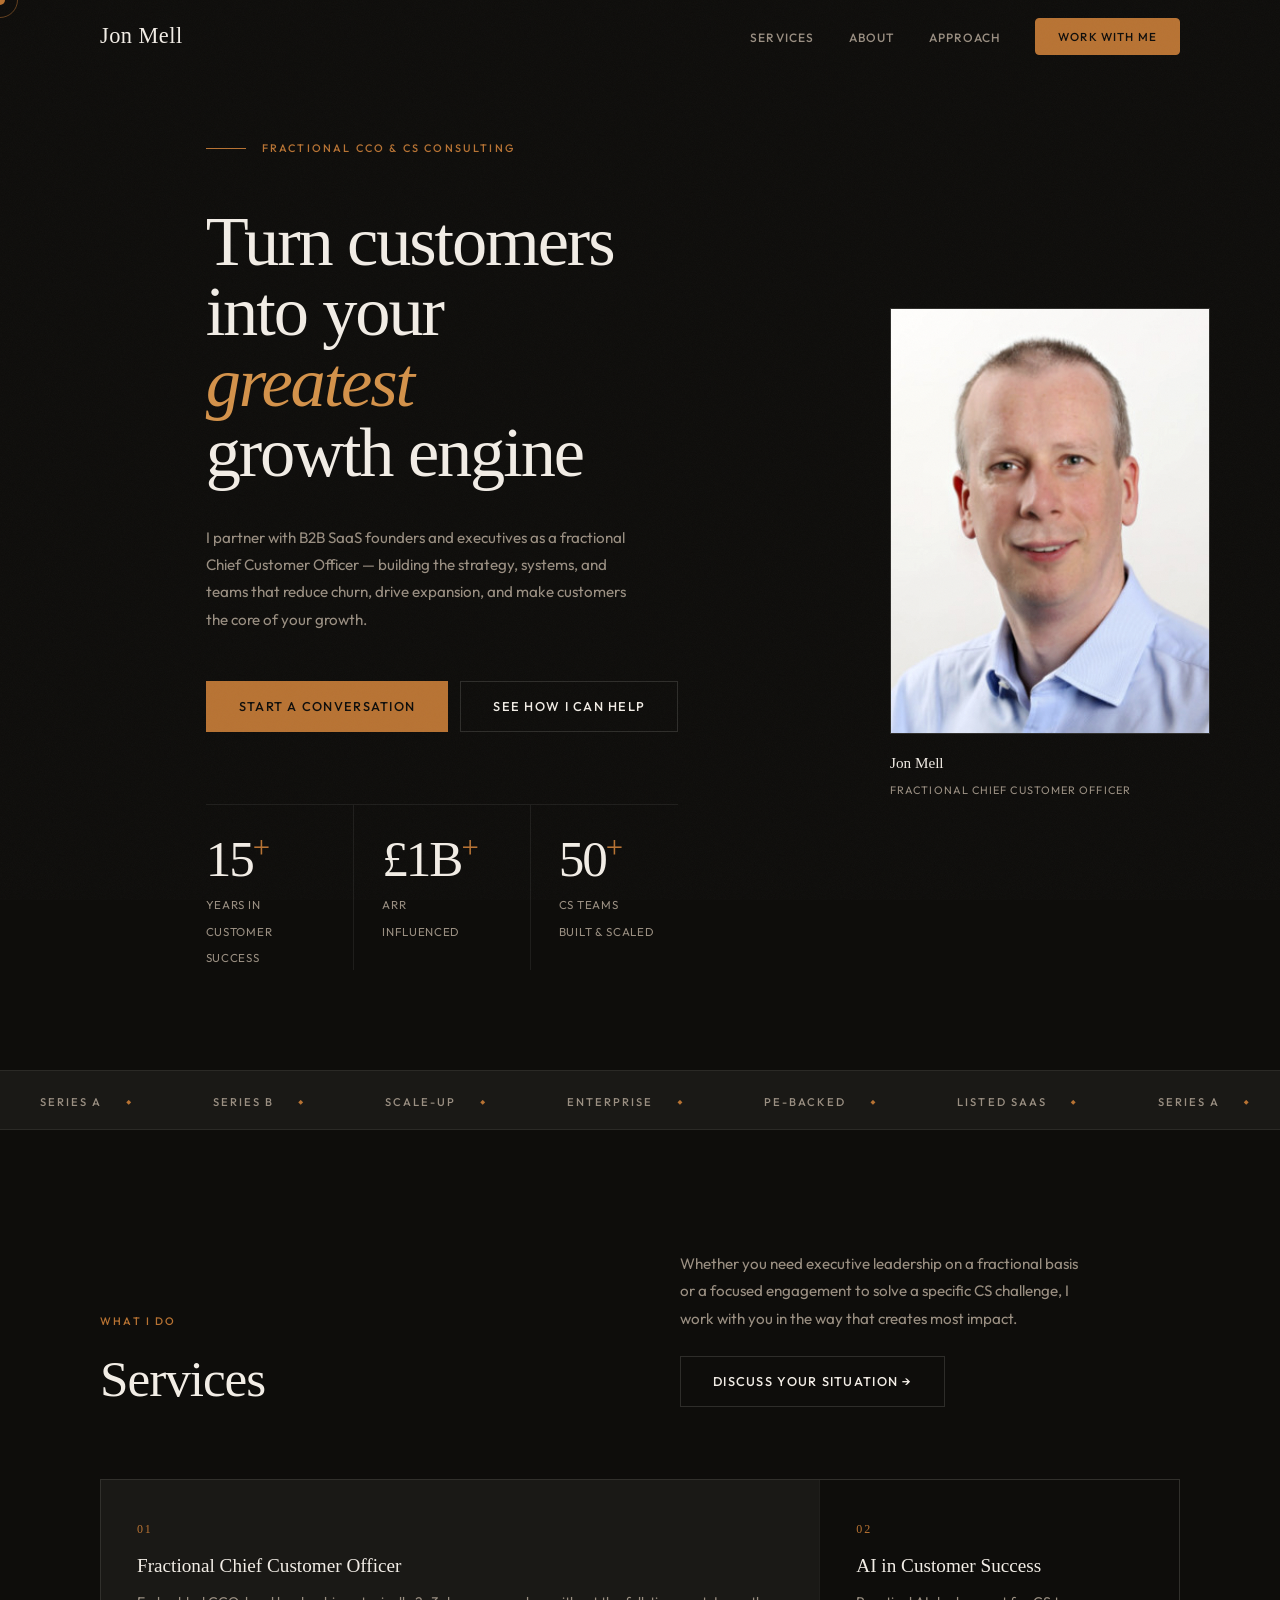
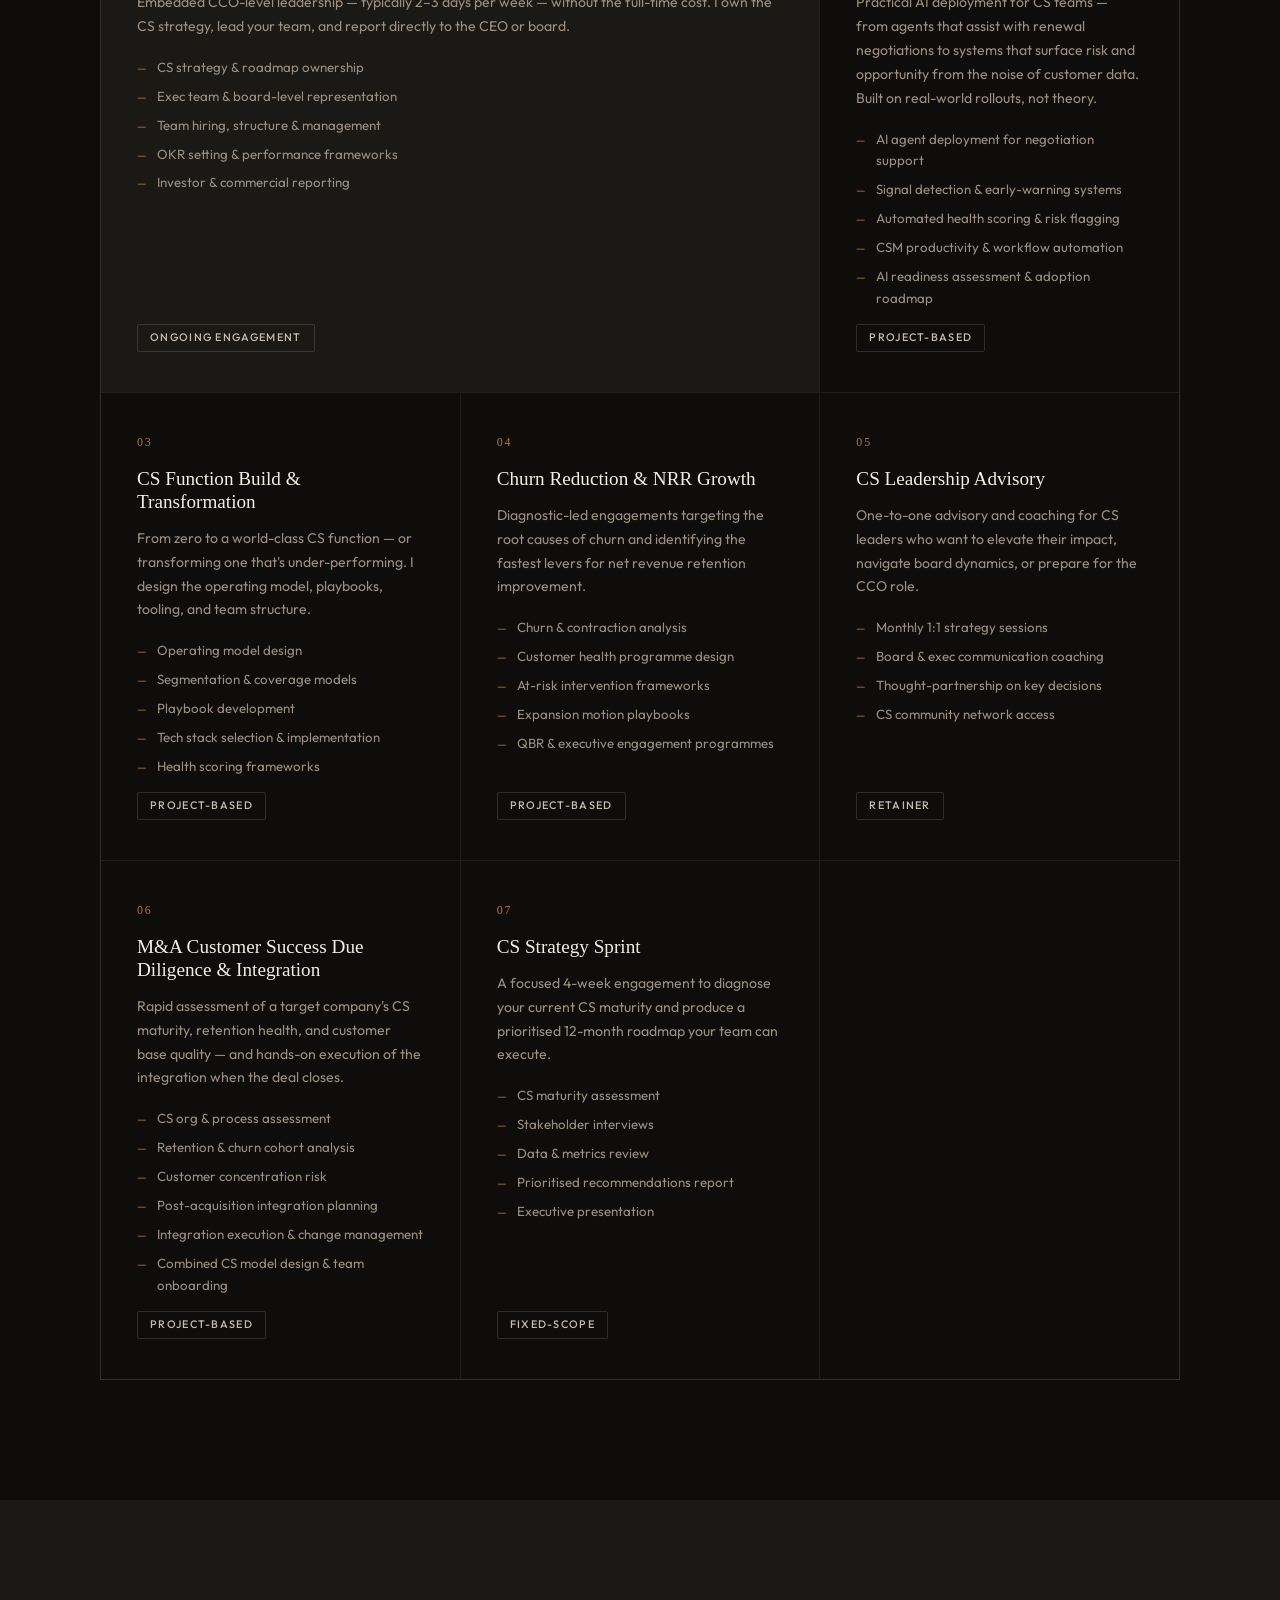
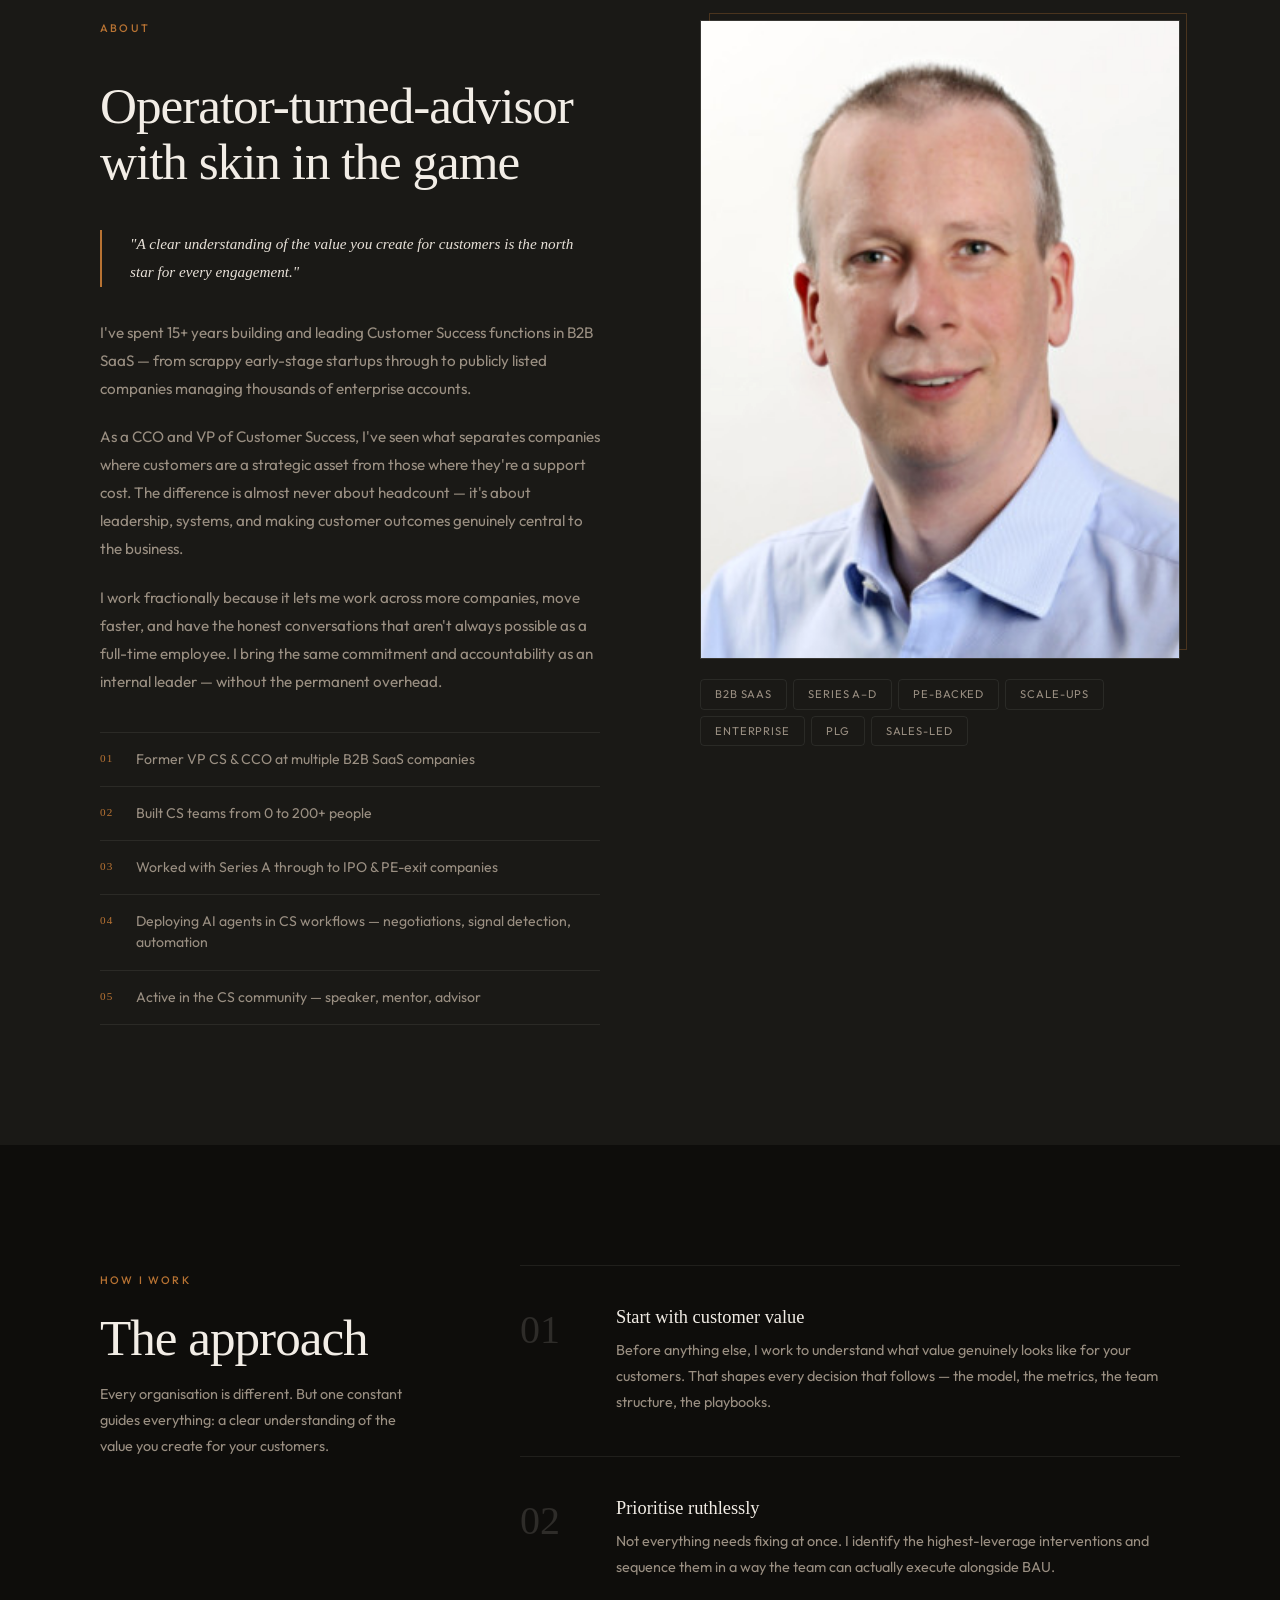
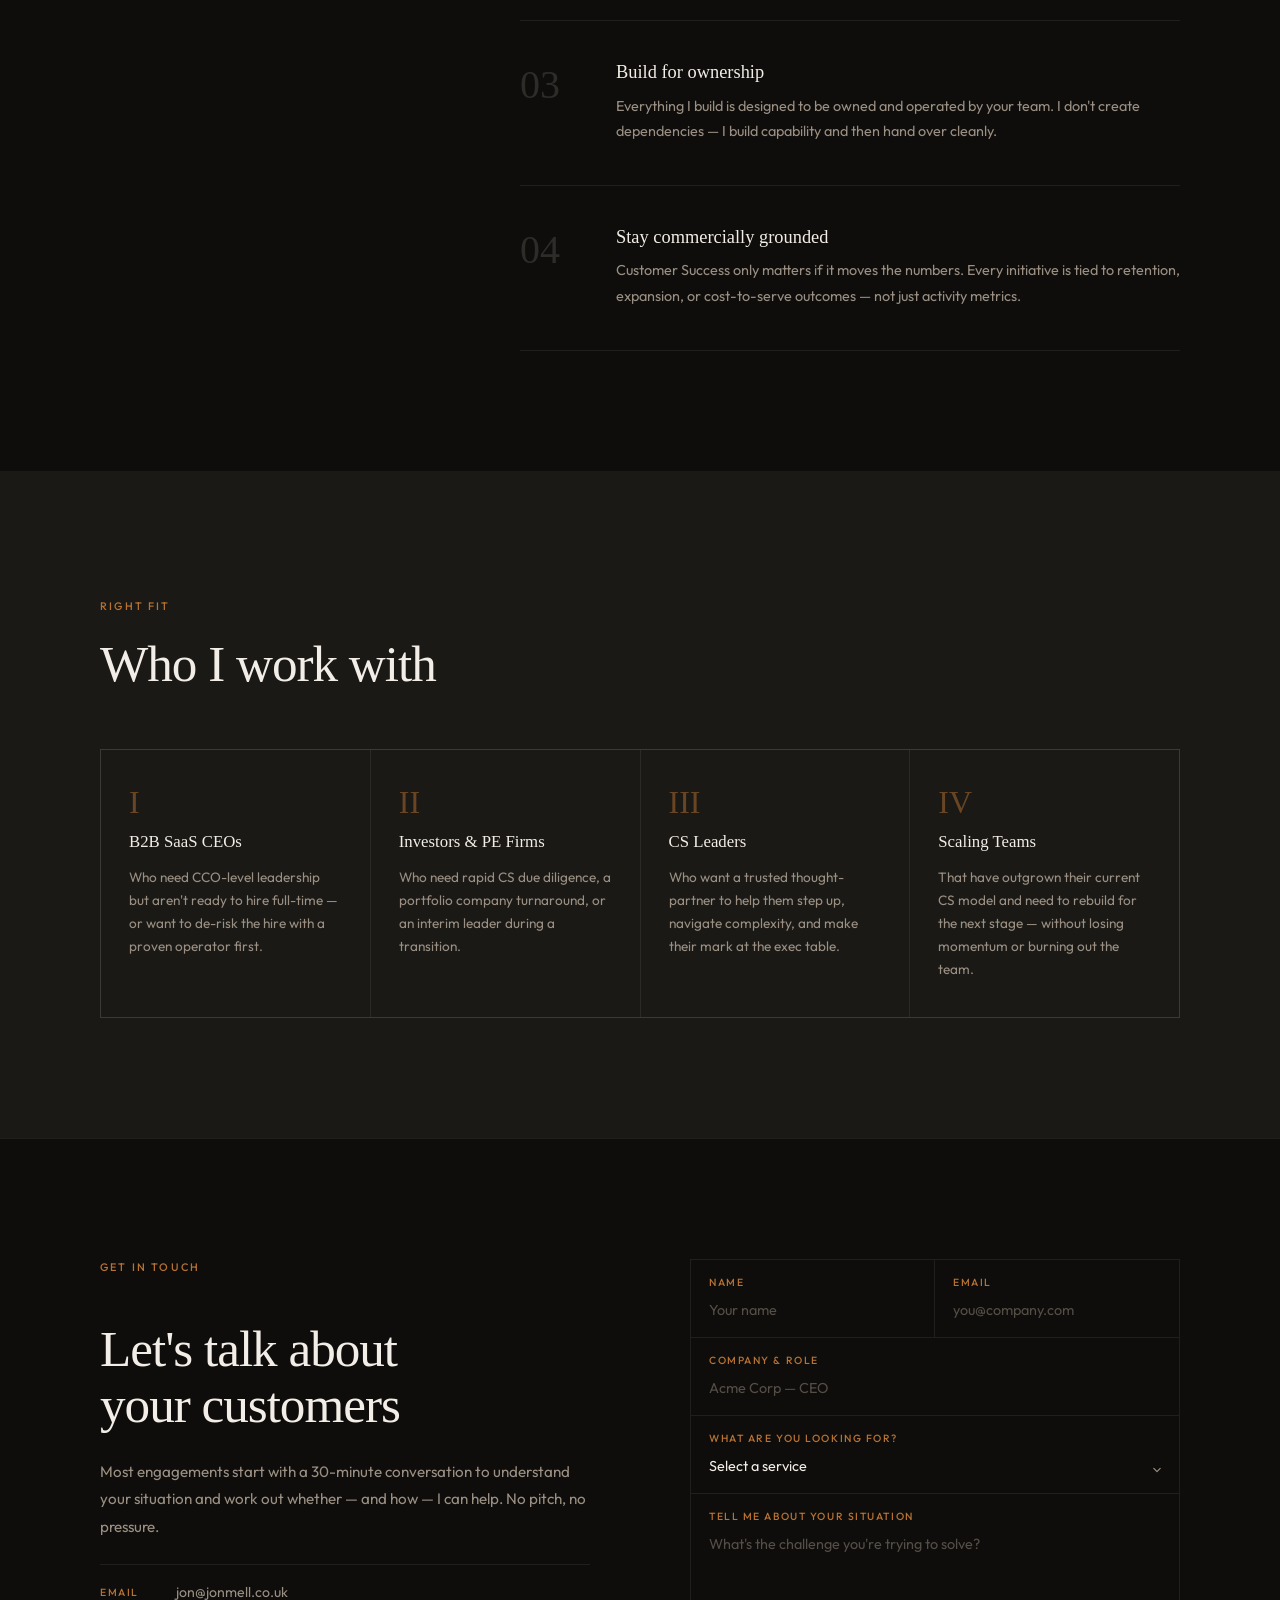
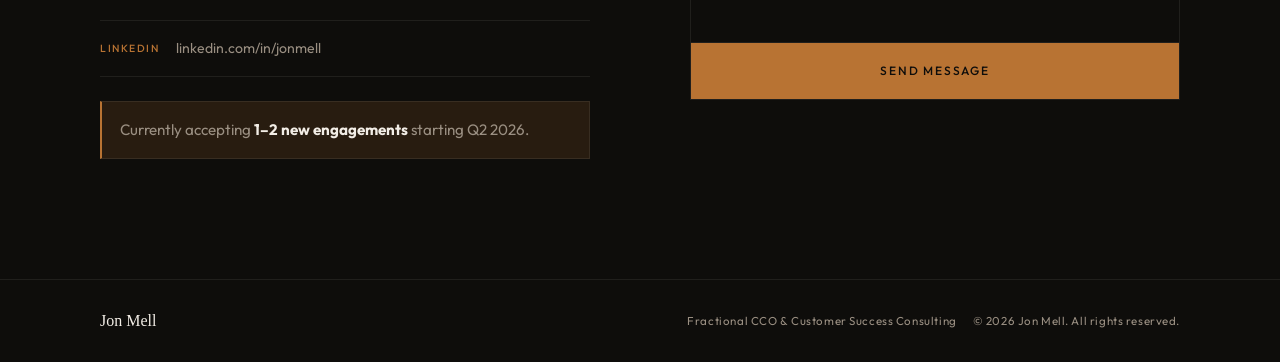
==== commit 4aaca790: "Remove permanent highlight from featured service card The copper top-line was hardcoded on card 01, " ====
--- a/index.html
+++ b/index.html
@@ -528,7 +528,7 @@
   grid-column: span 2;
   background: var(--ink-2);
 }
-.service-card--featured::before { transform: scaleX(1); }
+
 
 .service-num {
   font-family: 'Cormorant Garant', serif;
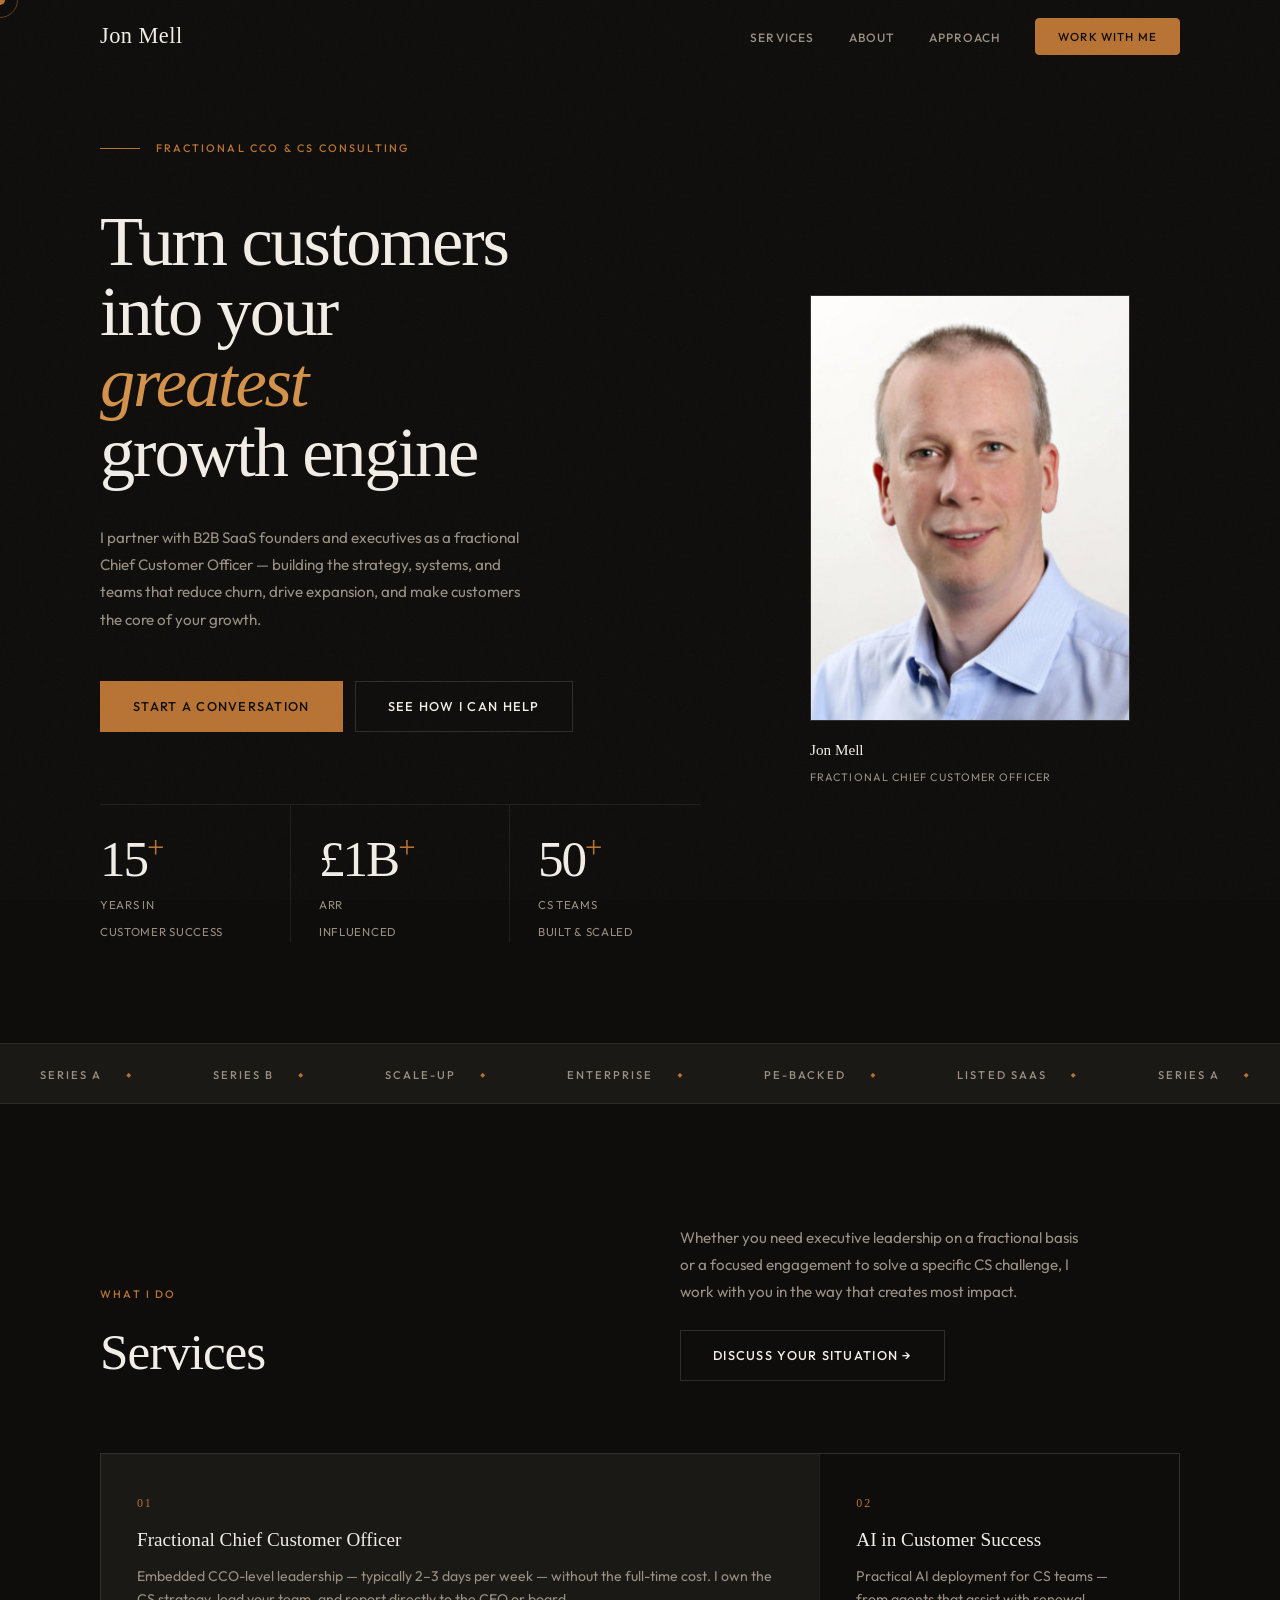
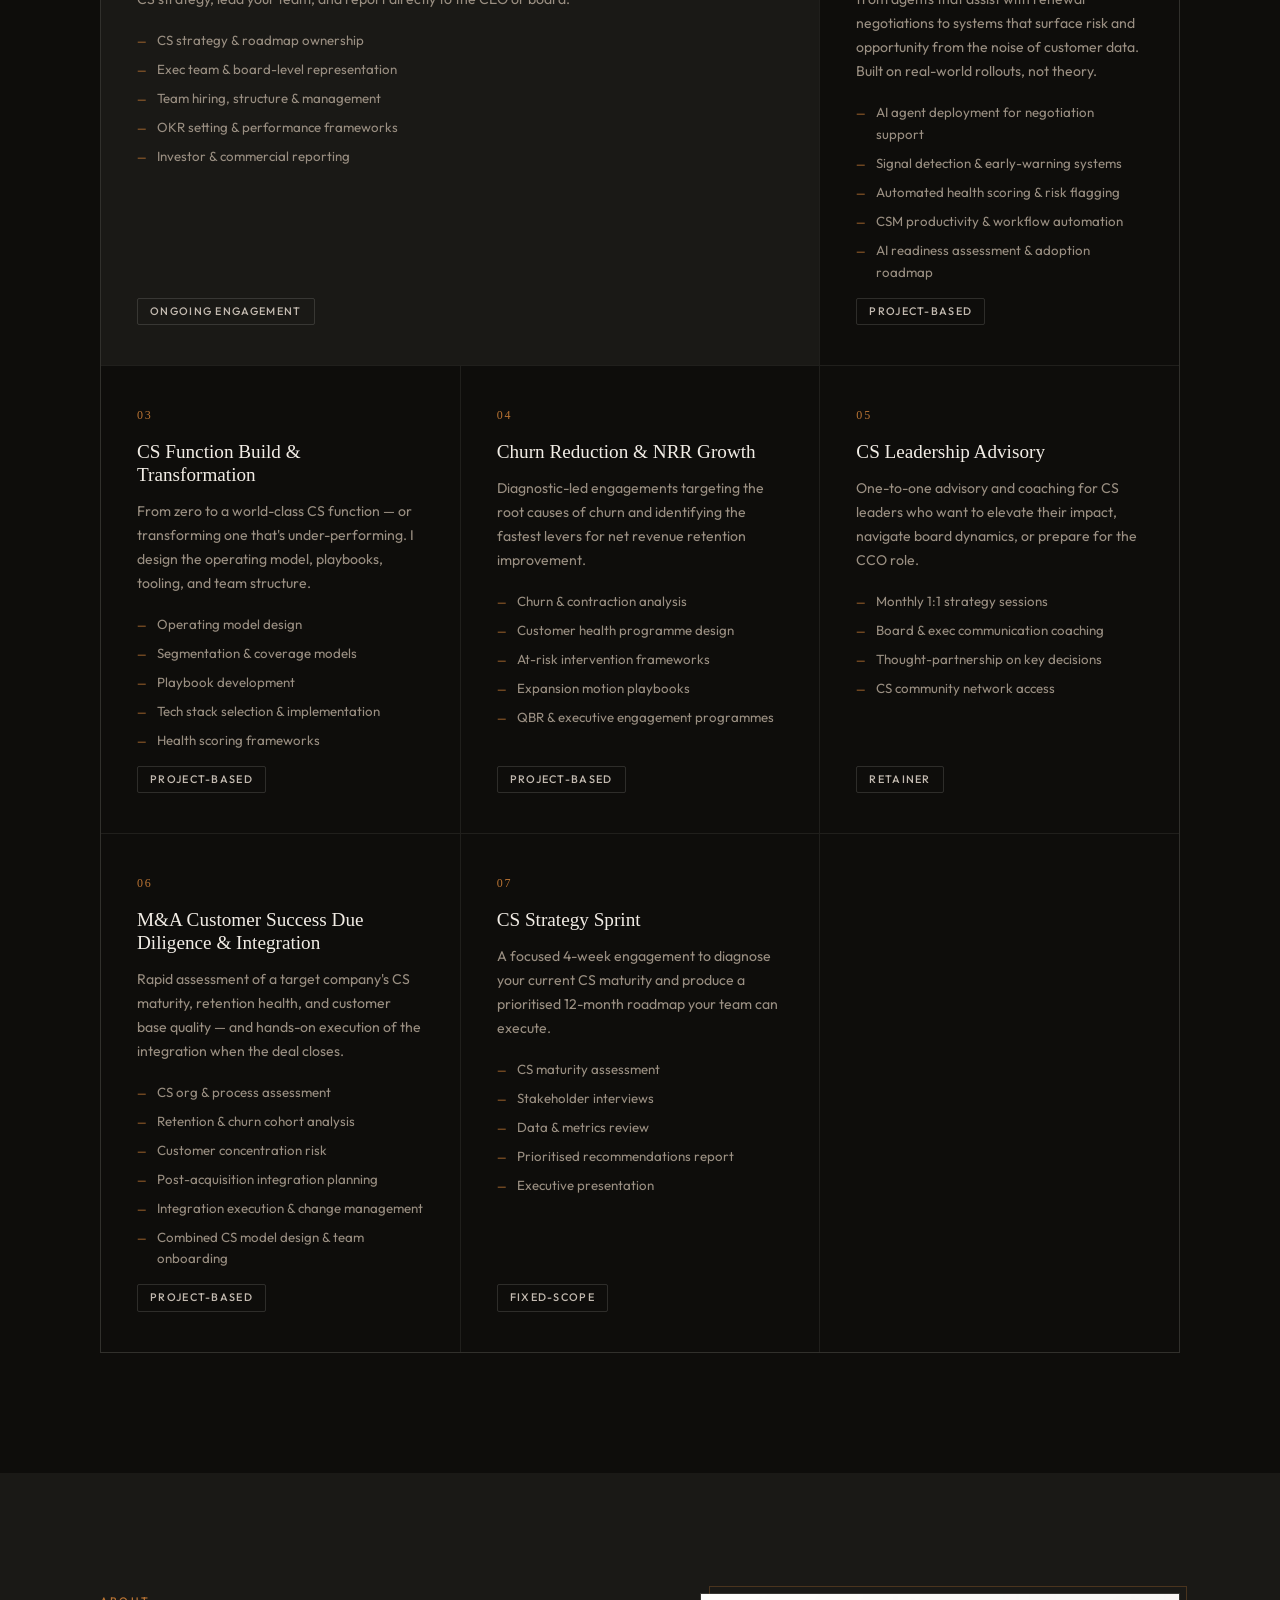
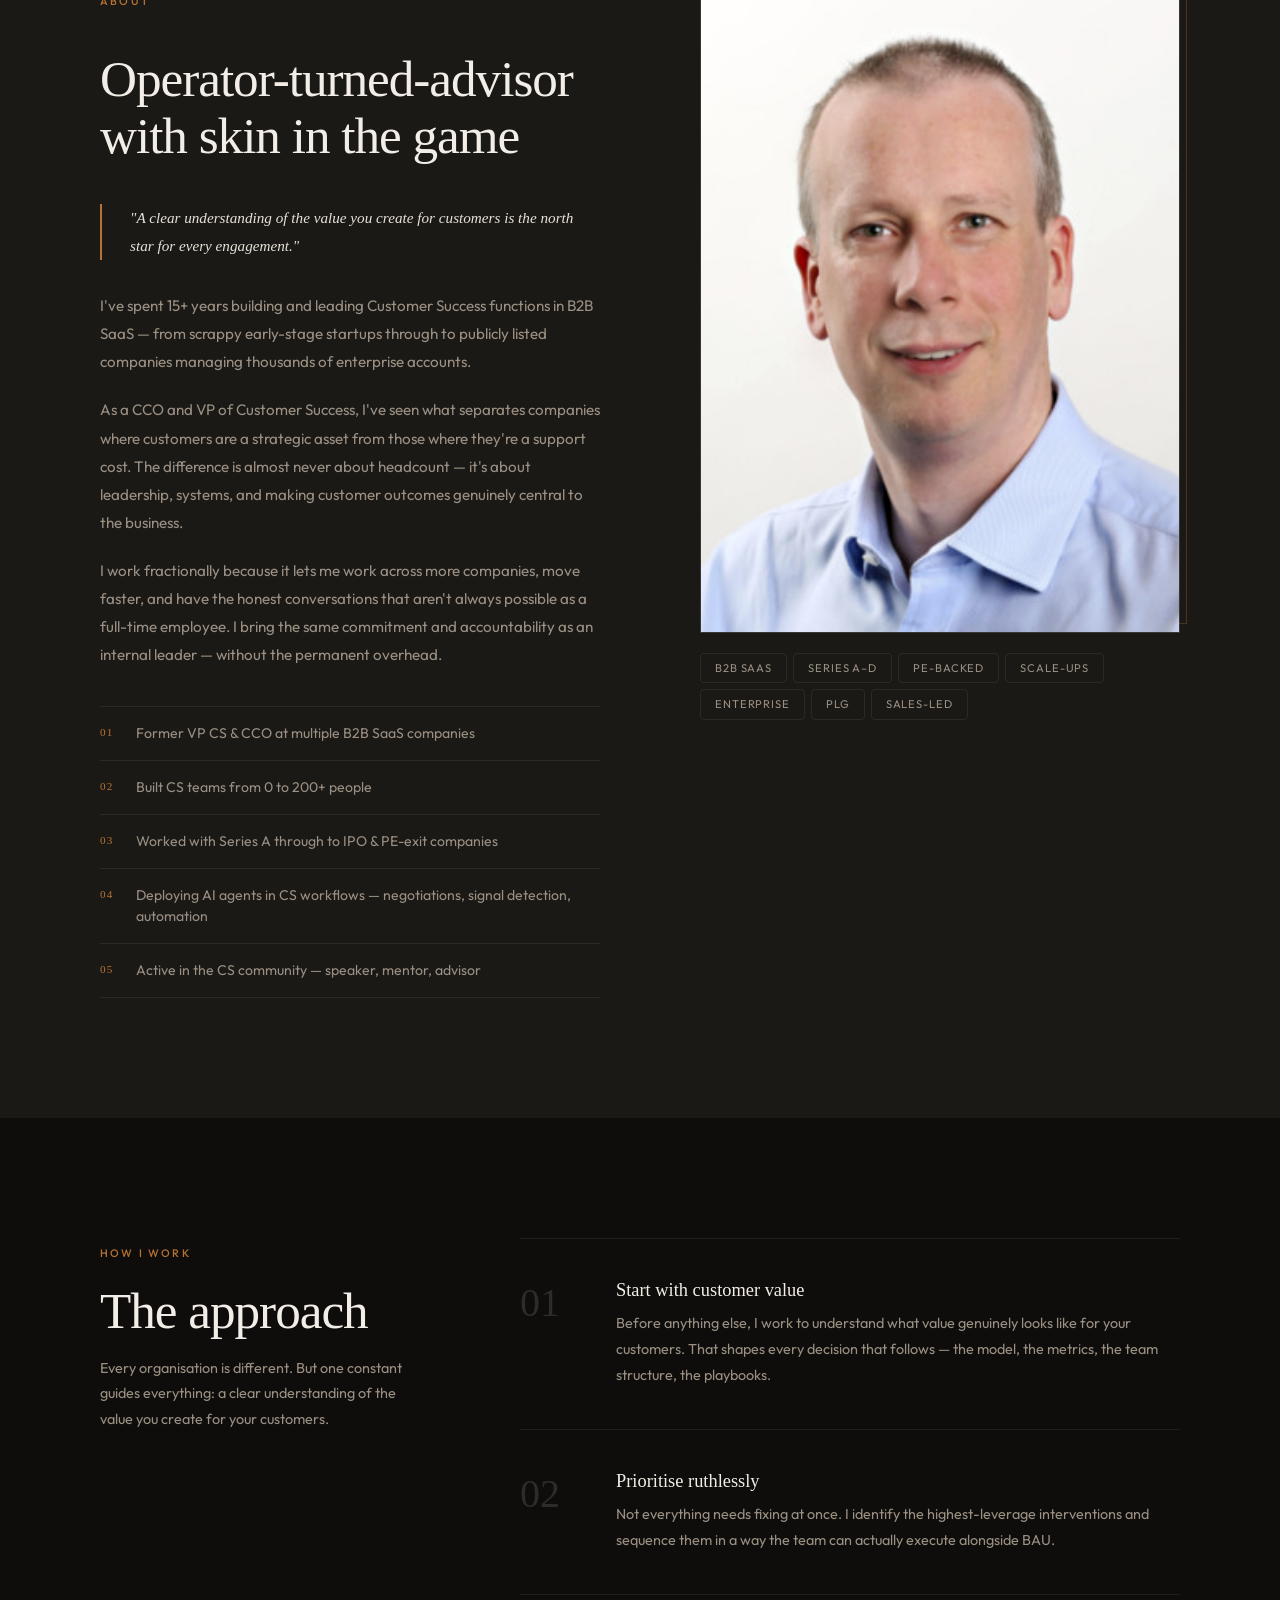
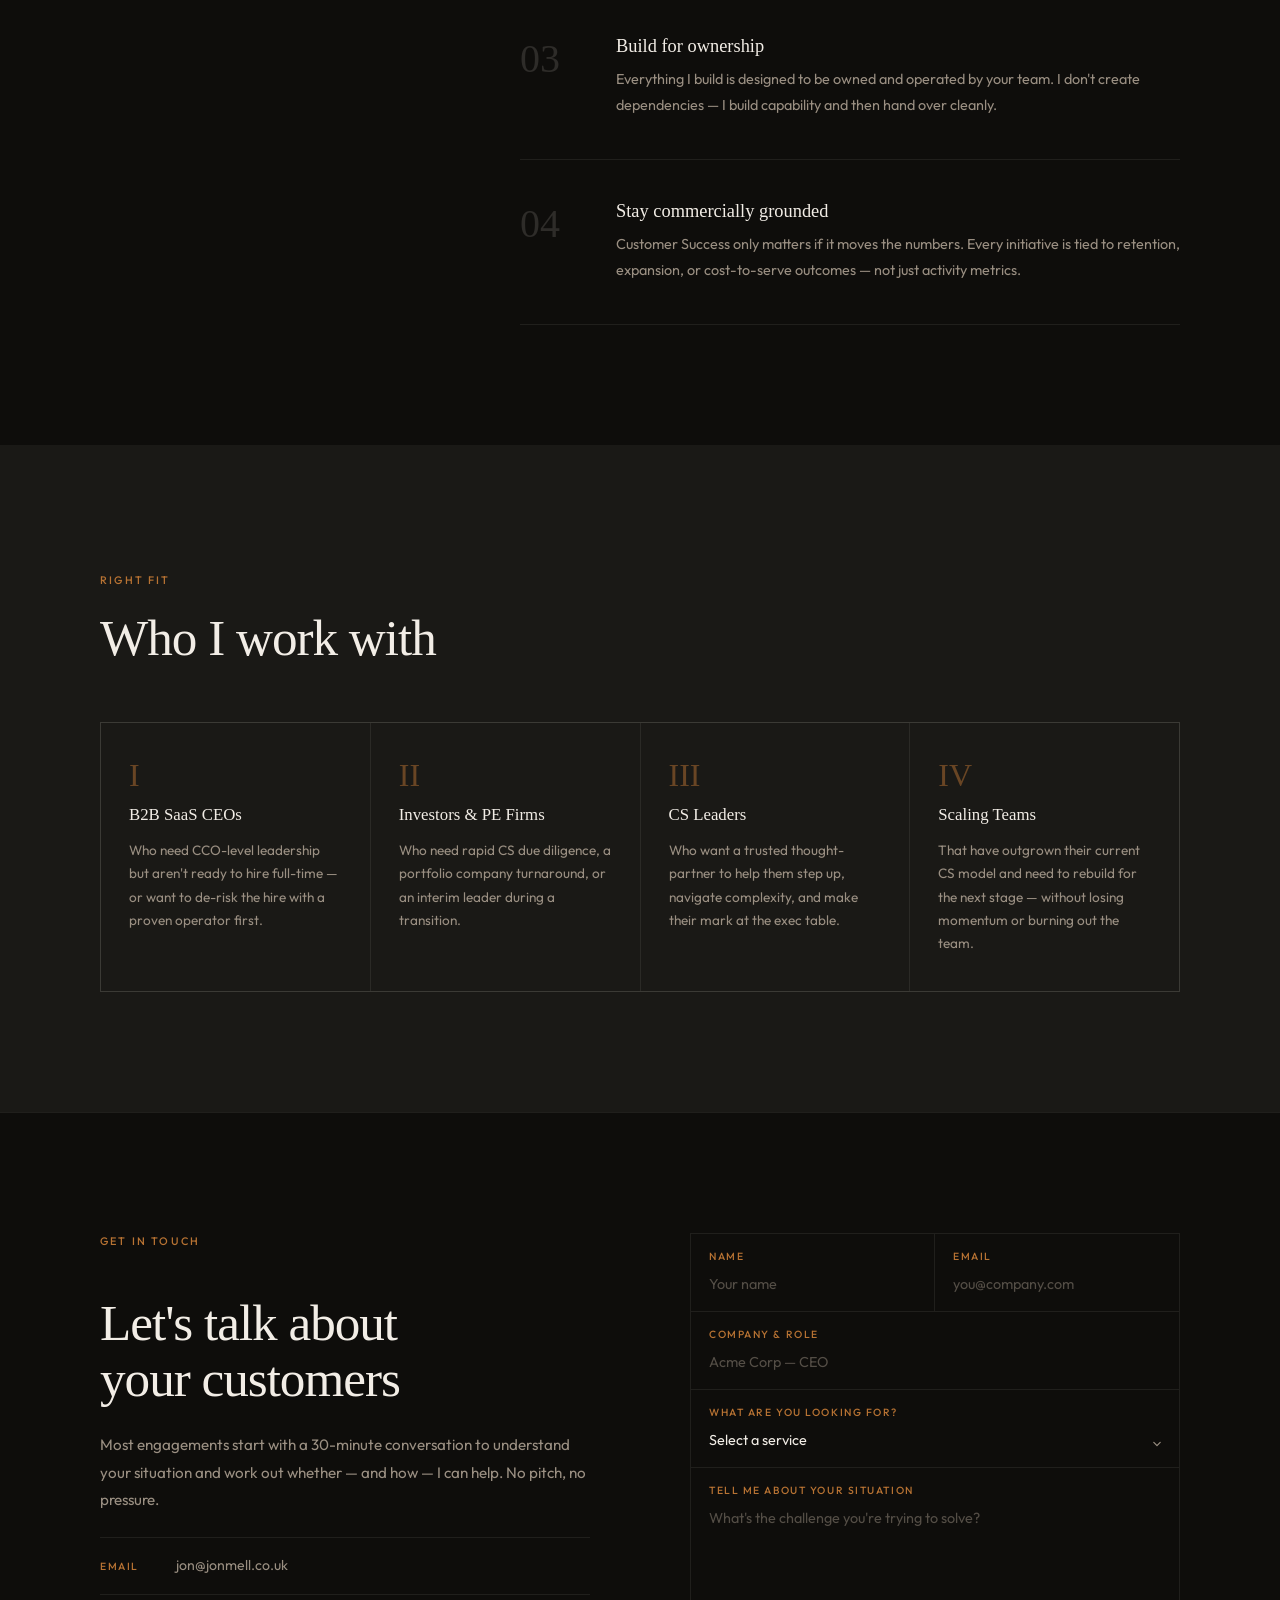
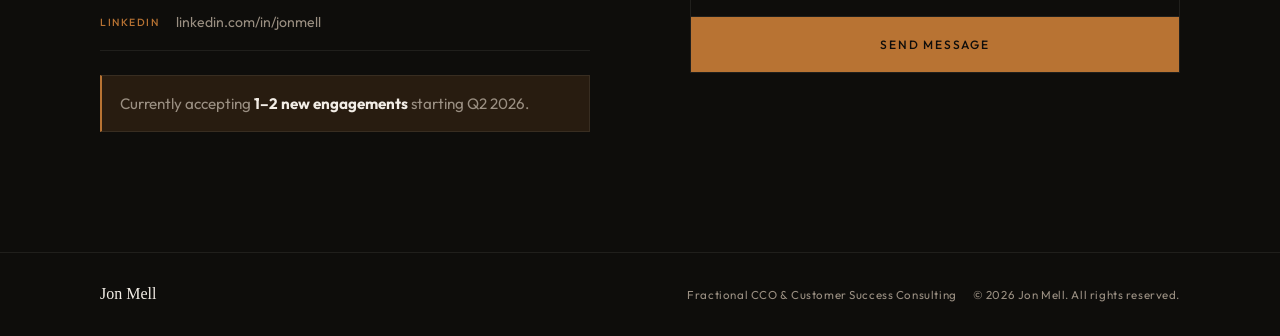
==== commit 70df9227: "Fix hero layout: contain portrait within max-width on wide screens" ====
--- a/index.html
+++ b/index.html
@@ -276,11 +276,20 @@
 /* ── HERO ────────────────────────────────────────────────── */
 .hero {
   min-height: 100svh;
+  position: relative;
+  overflow: hidden;
+  display: flex;
+  align-items: center;
+}
+
+.hero-inner {
+  max-width: var(--max-w);
+  margin: 0 auto;
+  padding: 0 40px;
+  width: 100%;
   display: grid;
   grid-template-columns: 1fr 420px;
   gap: 0;
-  position: relative;
-  overflow: hidden;
   align-items: center;
 }
 
@@ -288,7 +297,7 @@
   display: flex;
   flex-direction: column;
   justify-content: center;
-  padding: 140px 60px 100px 40px;
+  padding: 140px 60px 100px 0;
   position: relative;
   z-index: 2;
 }
@@ -389,7 +398,7 @@
   display: flex;
   align-items: center;
   justify-content: center;
-  padding: 140px 40px 100px 0;
+  padding: 140px 0 100px 0;
   opacity: 0;
   animation: fadeIn 1s 0.5s ease forwards;
 }
@@ -942,9 +951,10 @@
 
 /* ── RESPONSIVE ──────────────────────────────────────────── */
 @media (max-width: 1024px) {
-  .hero { grid-template-columns: 1fr; min-height: auto; }
-  .hero-left { padding: 120px 40px 40px; }
-  .hero-right { padding: 0 40px 60px; justify-content: flex-start; }
+  .hero { min-height: auto; }
+  .hero-inner { grid-template-columns: 1fr; }
+  .hero-left { padding: 120px 0 40px; }
+  .hero-right { padding: 0 0 60px; justify-content: flex-start; }
   .hero-portrait-wrap { max-width: 260px; }
   .services-grid { grid-template-columns: 1fr 1fr; }
   .service-card--featured { grid-column: span 2; }
@@ -978,8 +988,9 @@
   .nav-links.open a { padding: 10px 0; font-size: 0.82rem; }
   .nav-links.open .btn { margin-top: 8px; width: 100%; justify-content: center; }
 
-  .hero-left { padding: 100px 24px 40px; }
-  .hero-right { padding: 0 24px 60px; }
+  .hero-inner { padding: 0 24px; }
+  .hero-left { padding: 100px 0 40px; }
+  .hero-right { padding: 0 0 60px; }
   .hero-headline { font-size: clamp(2.5rem, 8vw, 3.5rem); }
   .hero-actions { flex-direction: column; }
   .hero-stats { flex-direction: column; gap: 0; }
@@ -1026,7 +1037,8 @@
 
 <!-- ── HERO ────────────────────────────────────────────── -->
 <section class="hero" id="home">
-  <div class="hero-left container" style="max-width:none; padding-left: clamp(24px,5vw,80px); padding-right: 40px;">
+  <div class="hero-inner">
+  <div class="hero-left">
     <div class="hero-eyebrow">
       <div class="hero-eyebrow-line"></div>
       <span class="hero-eyebrow-text">Fractional CCO &amp; CS Consulting</span>
@@ -1071,6 +1083,7 @@
       </div>
     </div>
   </div>
+  </div><!-- /.hero-inner -->
 </section>
 
 <!-- ── STRIP ────────────────────────────────────────────── -->
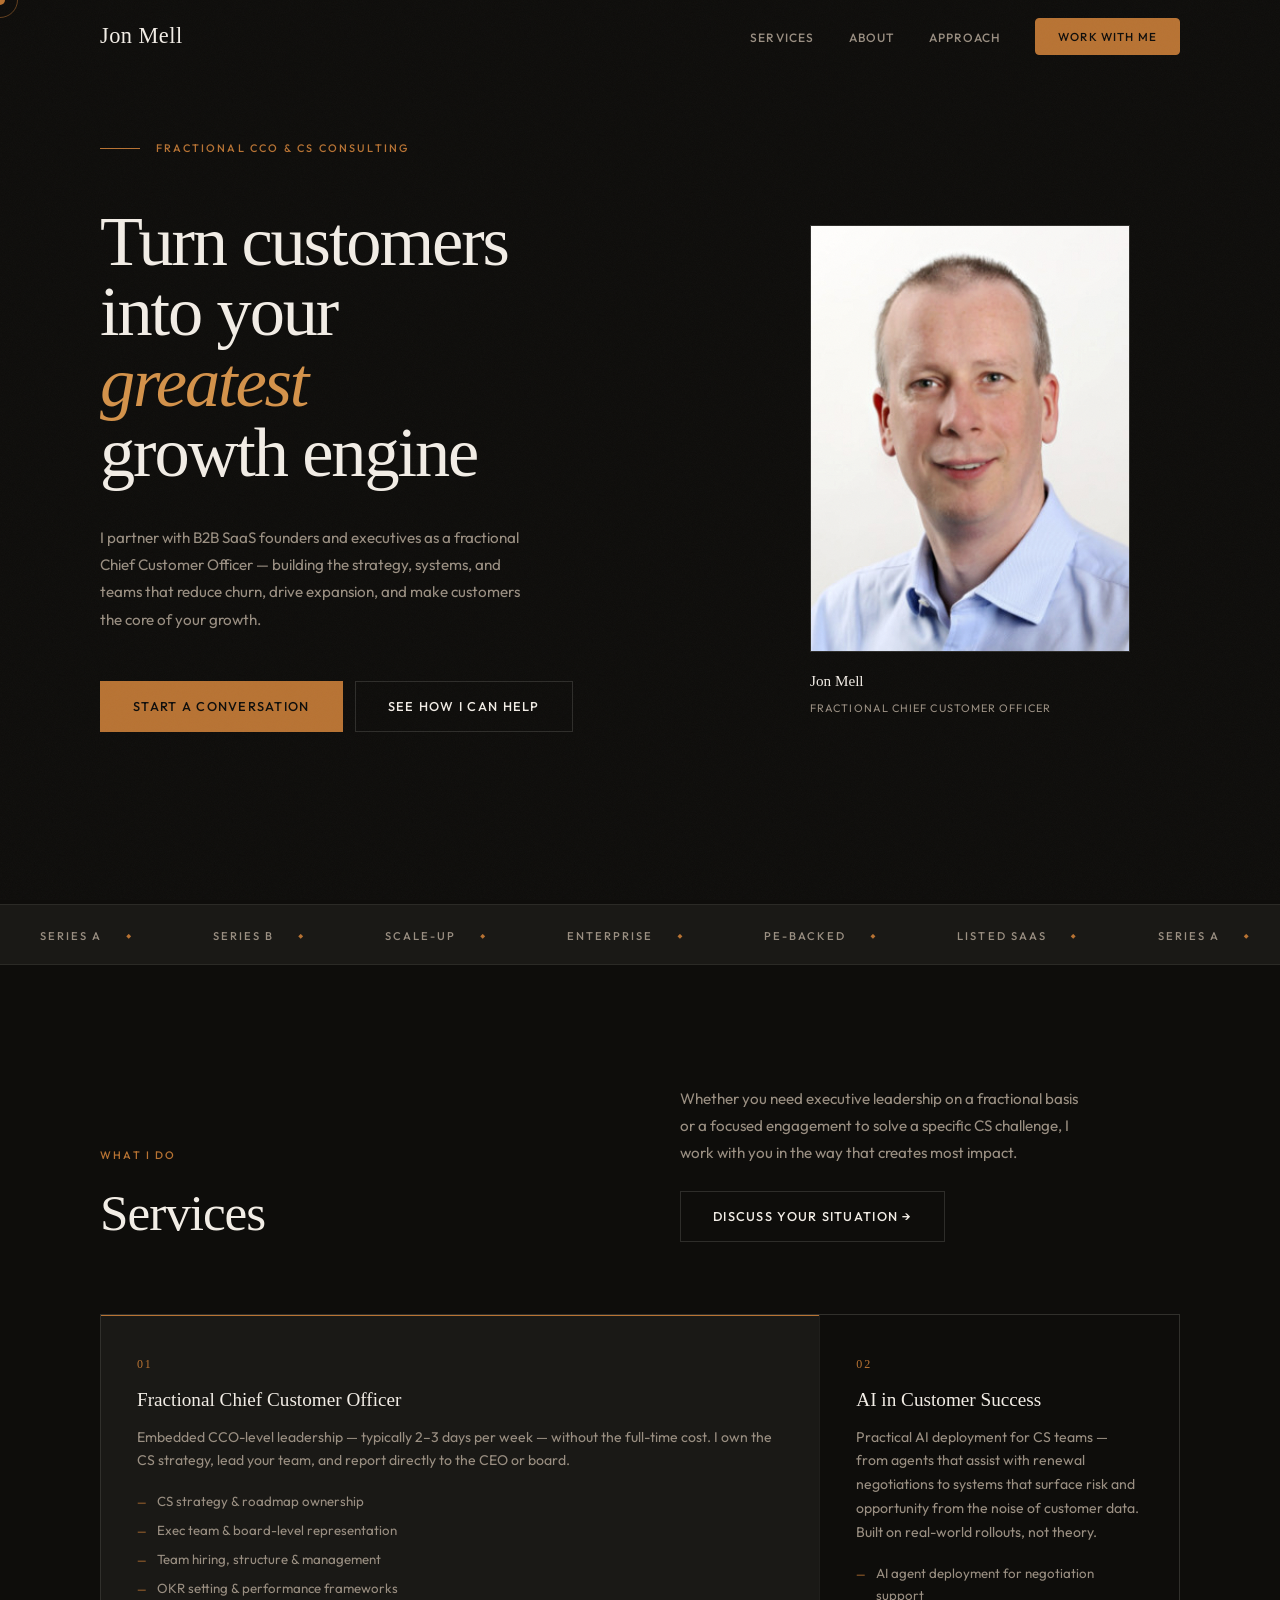
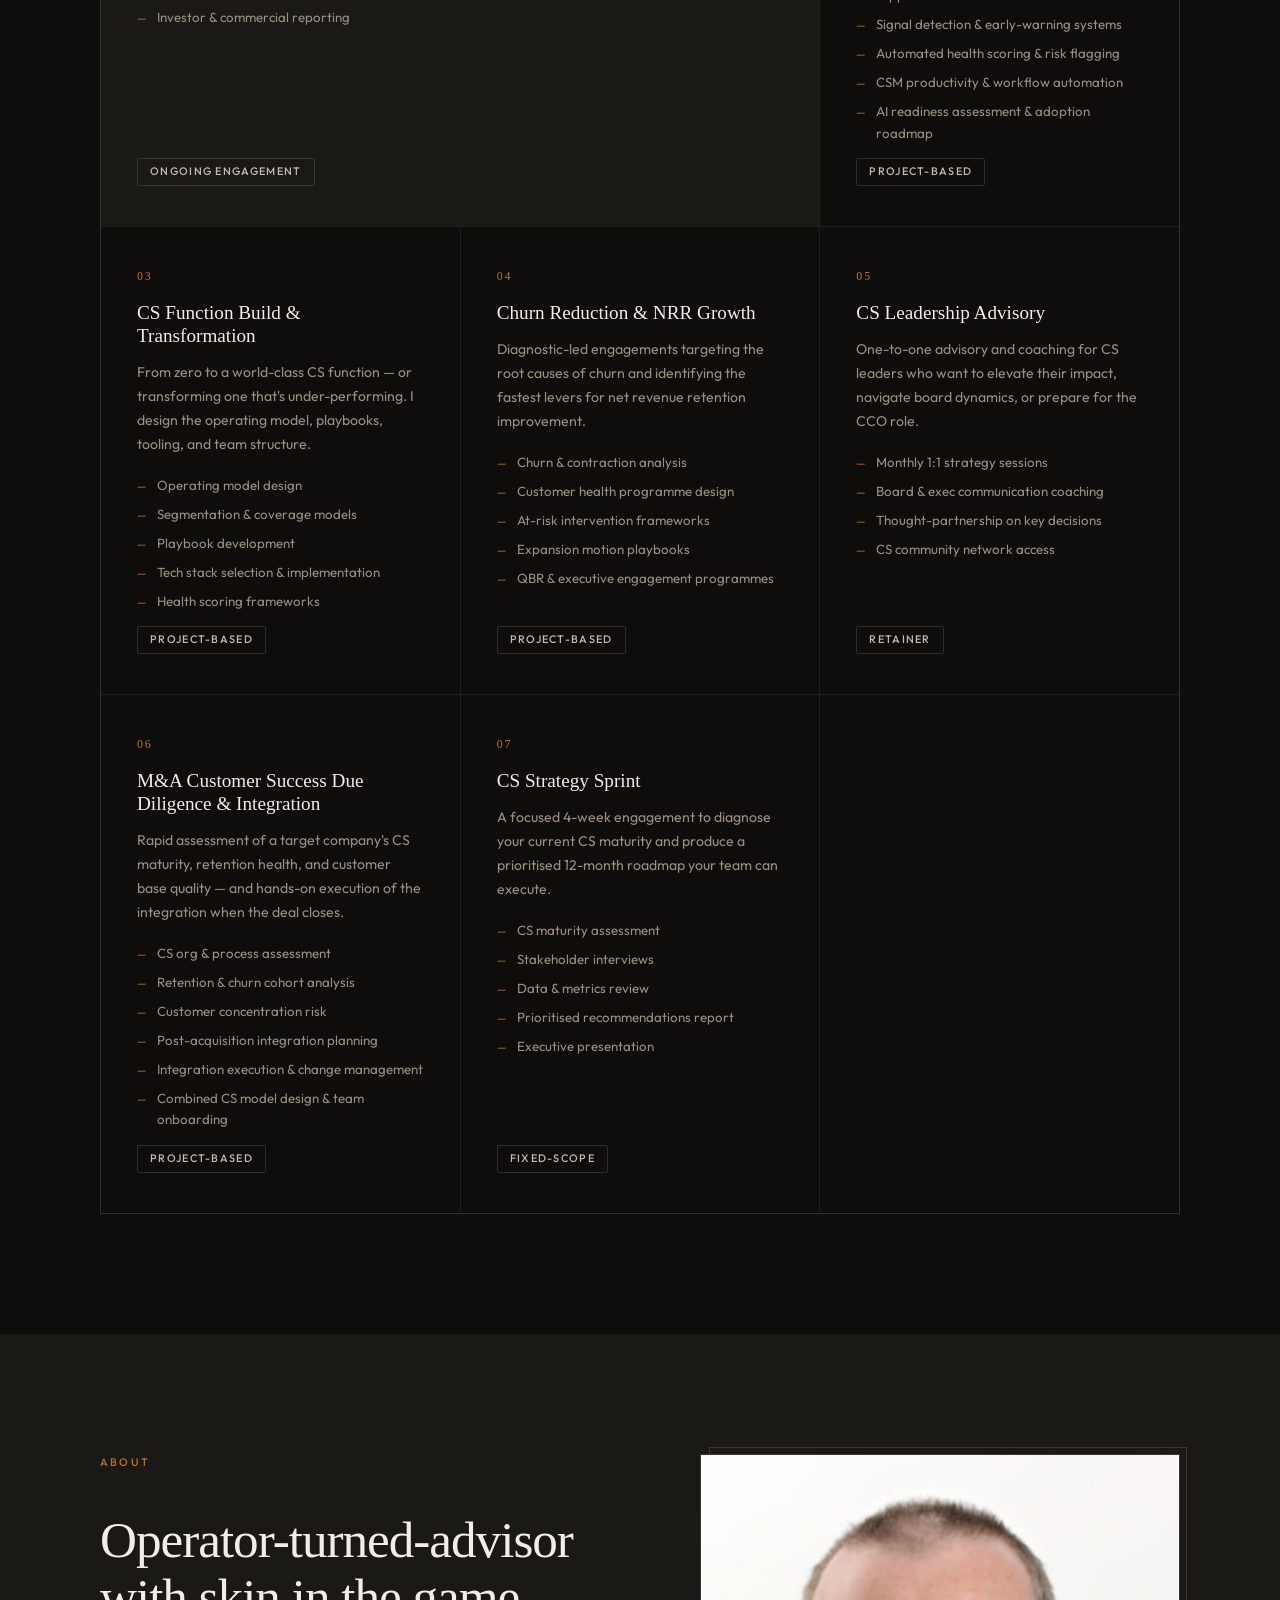
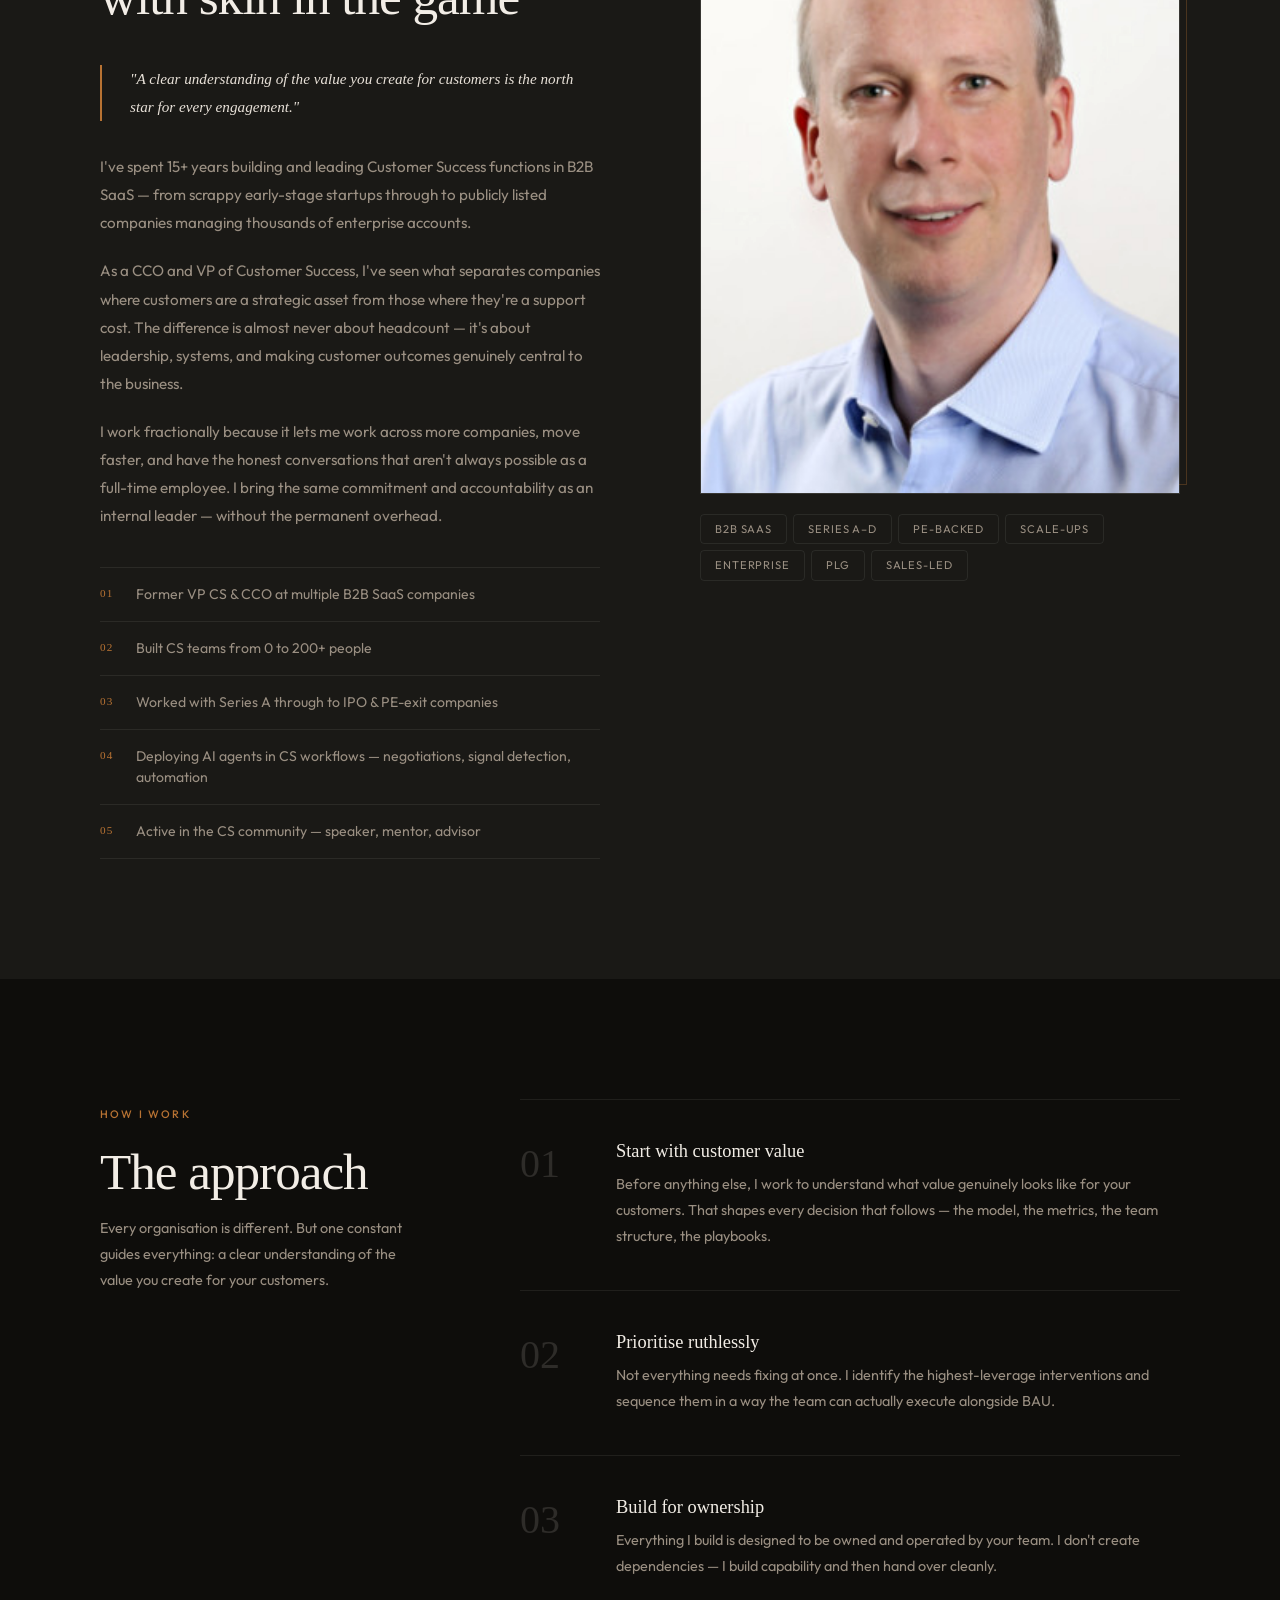
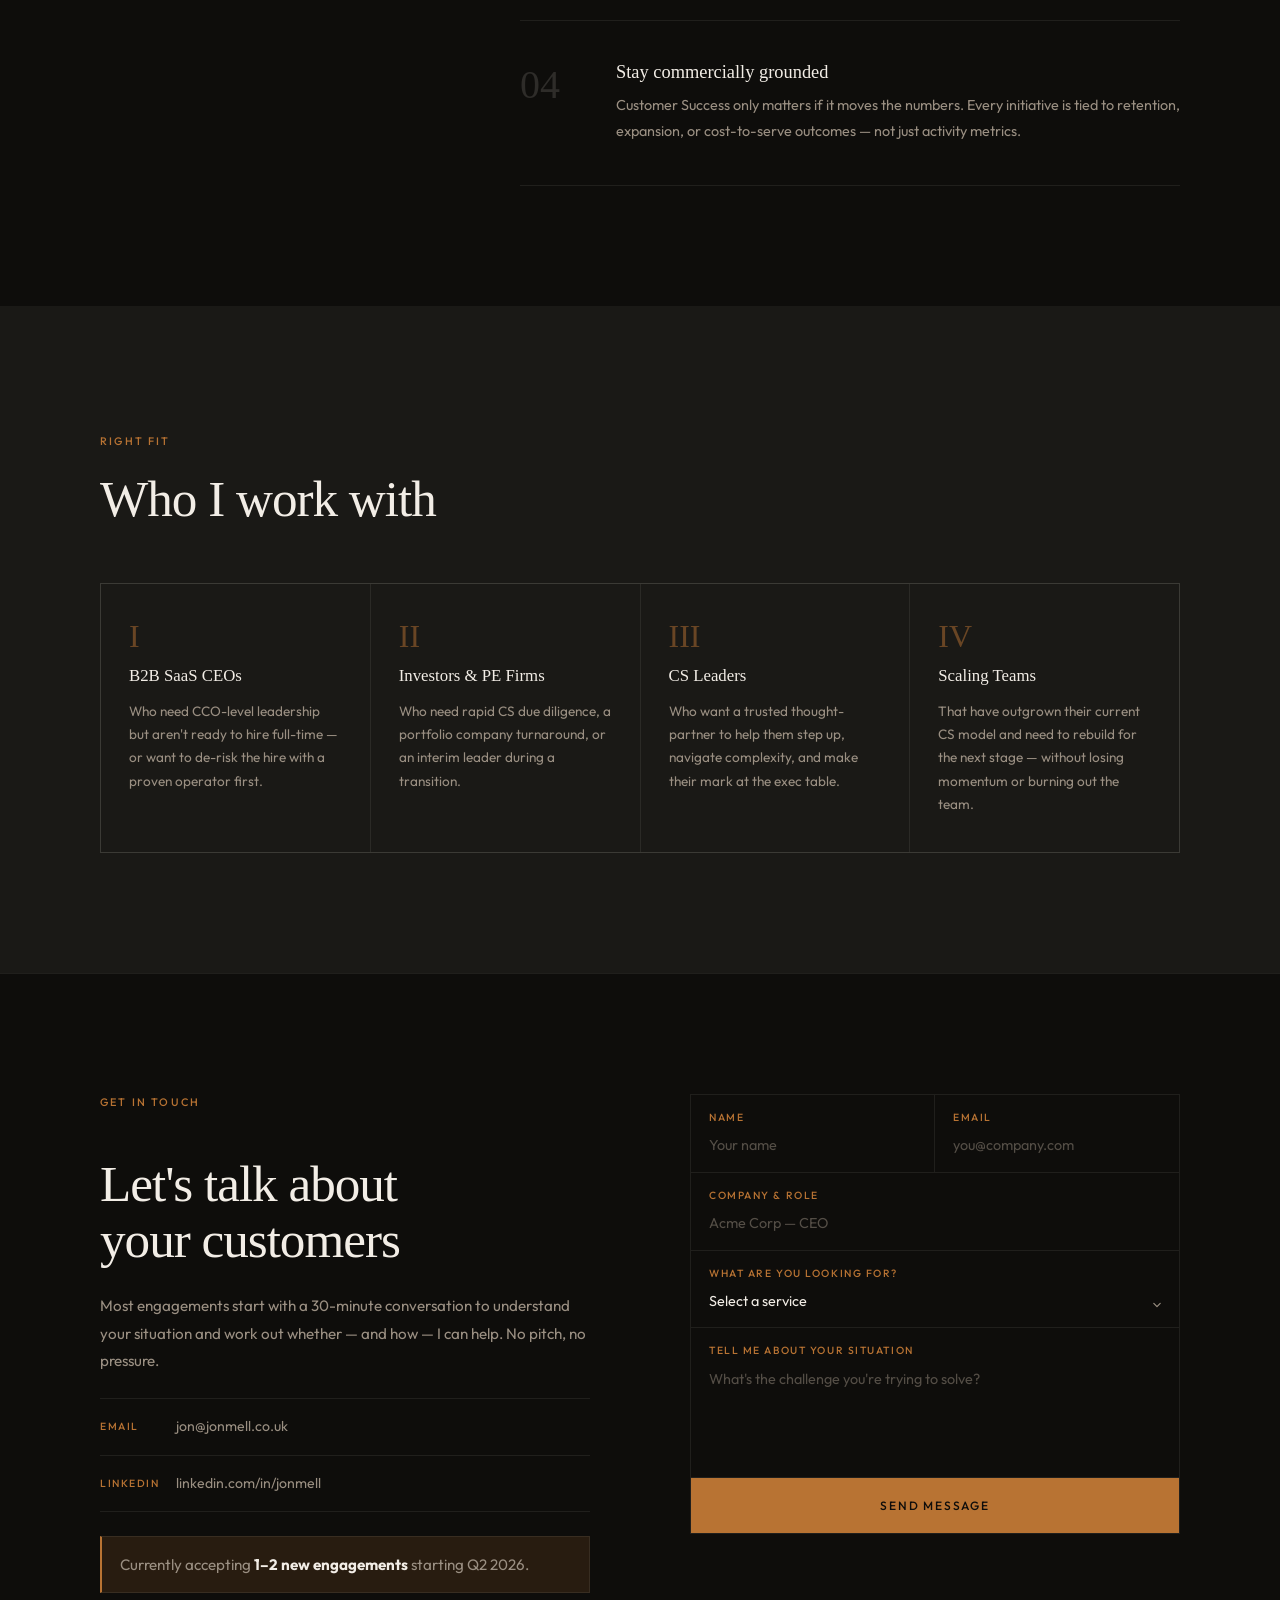
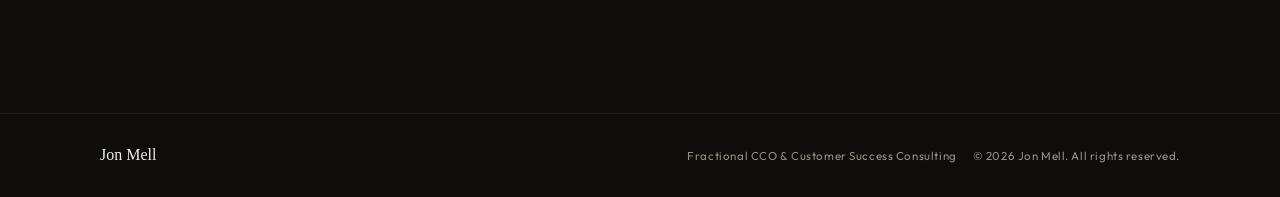
==== commit 6a34eb7f: "Remove unverified stats from hero; fix service card 01 always-on highlight" ====
--- a/index.html
+++ b/index.html
@@ -358,41 +358,6 @@
   animation: fadeUp 0.9s 0.55s var(--ease) forwards;
 }
 
-.hero-stats {
-  display: flex;
-  gap: 0;
-  border-top: 1px solid var(--rule);
-  opacity: 0;
-  animation: fadeUp 0.9s 0.7s var(--ease) forwards;
-}
-.hero-stat {
-  flex: 1;
-  padding: 28px 0 0;
-  border-right: 1px solid var(--rule);
-}
-.hero-stat:last-child { border-right: none; padding-left: 28px; }
-.hero-stat:first-child { padding-right: 28px; }
-.hero-stat:not(:first-child):not(:last-child) { padding: 28px 28px 0; }
-
-.stat-num {
-  display: block;
-  font-family: 'Cormorant Garant', serif;
-  font-size: clamp(2.5rem, 4vw, 3.5rem);
-  font-weight: 300;
-  letter-spacing: -0.04em;
-  color: var(--parchment);
-  line-height: 1;
-  margin-bottom: 6px;
-}
-.stat-num span { color: var(--copper); font-size: 0.6em; vertical-align: super; }
-.stat-label {
-  font-size: 0.72rem;
-  font-weight: 400;
-  letter-spacing: 0.06em;
-  color: var(--warm-mid);
-  text-transform: uppercase;
-  line-height: 1.4;
-}
 
 .hero-right {
   display: flex;
@@ -535,7 +500,14 @@
 
 .service-card--featured {
   grid-column: span 2;
+}
+
+/* Initial highlighted state — cleared by JS on first card interaction */
+.service-card--init {
   background: var(--ink-2);
+}
+.service-card--init::before {
+  transform: scaleX(1);
 }
 
 
@@ -993,15 +965,6 @@
   .hero-right { padding: 0 0 60px; }
   .hero-headline { font-size: clamp(2.5rem, 8vw, 3.5rem); }
   .hero-actions { flex-direction: column; }
-  .hero-stats { flex-direction: column; gap: 0; }
-  .hero-stat,
-  .hero-stat:first-child,
-  .hero-stat:last-child,
-  .hero-stat:not(:first-child):not(:last-child) {
-    padding: 20px 0; border-right: none; border-bottom: 1px solid var(--rule);
-  }
-  .hero-stat:last-child { border-bottom: none; }
-
   .services-grid { grid-template-columns: 1fr; }
   .service-card--featured { grid-column: span 1; }
   .forwho-grid { grid-template-columns: 1fr; }
@@ -1058,20 +1021,6 @@
       <a href="#contact" class="btn btn-primary">Start a conversation</a>
       <a href="#services" class="btn btn-outline">See how I can help</a>
     </div>
-    <div class="hero-stats">
-      <div class="hero-stat">
-        <span class="stat-num">15<span>+</span></span>
-        <span class="stat-label">Years in<br/>Customer Success</span>
-      </div>
-      <div class="hero-stat">
-        <span class="stat-num">£1B<span>+</span></span>
-        <span class="stat-label">ARR<br/>Influenced</span>
-      </div>
-      <div class="hero-stat">
-        <span class="stat-num">50<span>+</span></span>
-        <span class="stat-label">CS Teams<br/>Built &amp; Scaled</span>
-      </div>
-    </div>
   </div>
 
   <div class="hero-right">
@@ -1126,7 +1075,7 @@
 
     <div class="services-grid reveal">
 
-      <div class="service-card service-card--featured">
+      <div class="service-card service-card--featured service-card--init">
         <div class="service-num">01</div>
         <h3>Fractional Chief Customer Officer</h3>
         <p>Embedded CCO-level leadership — typically 2–3 days per week — without the full-time cost. I own the CS strategy, lead your team, and report directly to the CEO or board.</p>
@@ -1507,6 +1456,15 @@
   });
 }
 
+/* ── Service card initial highlight ─────────────────────── */
+/* Remove the --init class (default highlight on card 01) the first time
+   any service card is hovered, so all cards behave identically thereafter. */
+document.querySelectorAll('.service-card').forEach(card => {
+  card.addEventListener('mouseenter', () => {
+    document.querySelectorAll('.service-card--init').forEach(c => c.classList.remove('service-card--init'));
+  }, { once: false });
+});
+
 /* ── Scroll reveal ───────────────────────────────────────── */
 const observer = new IntersectionObserver((entries) => {
   entries.forEach(entry => {
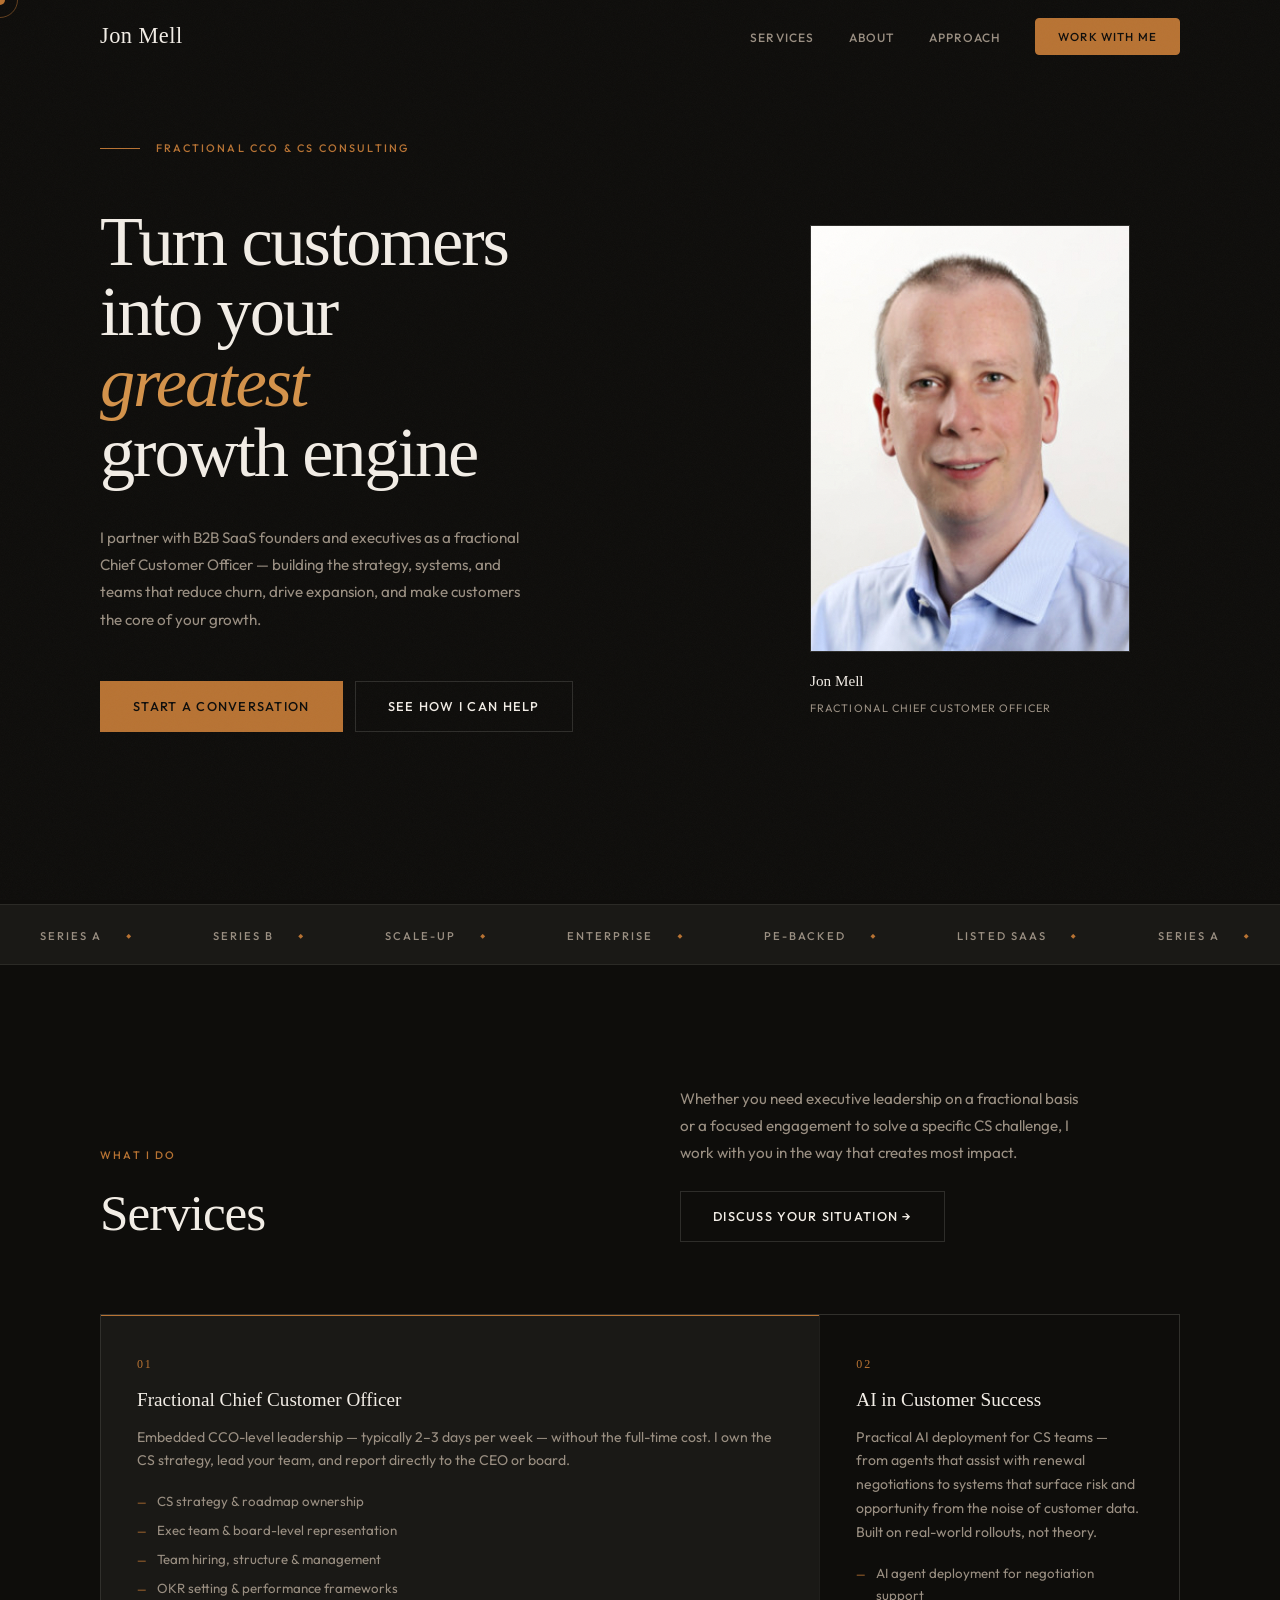
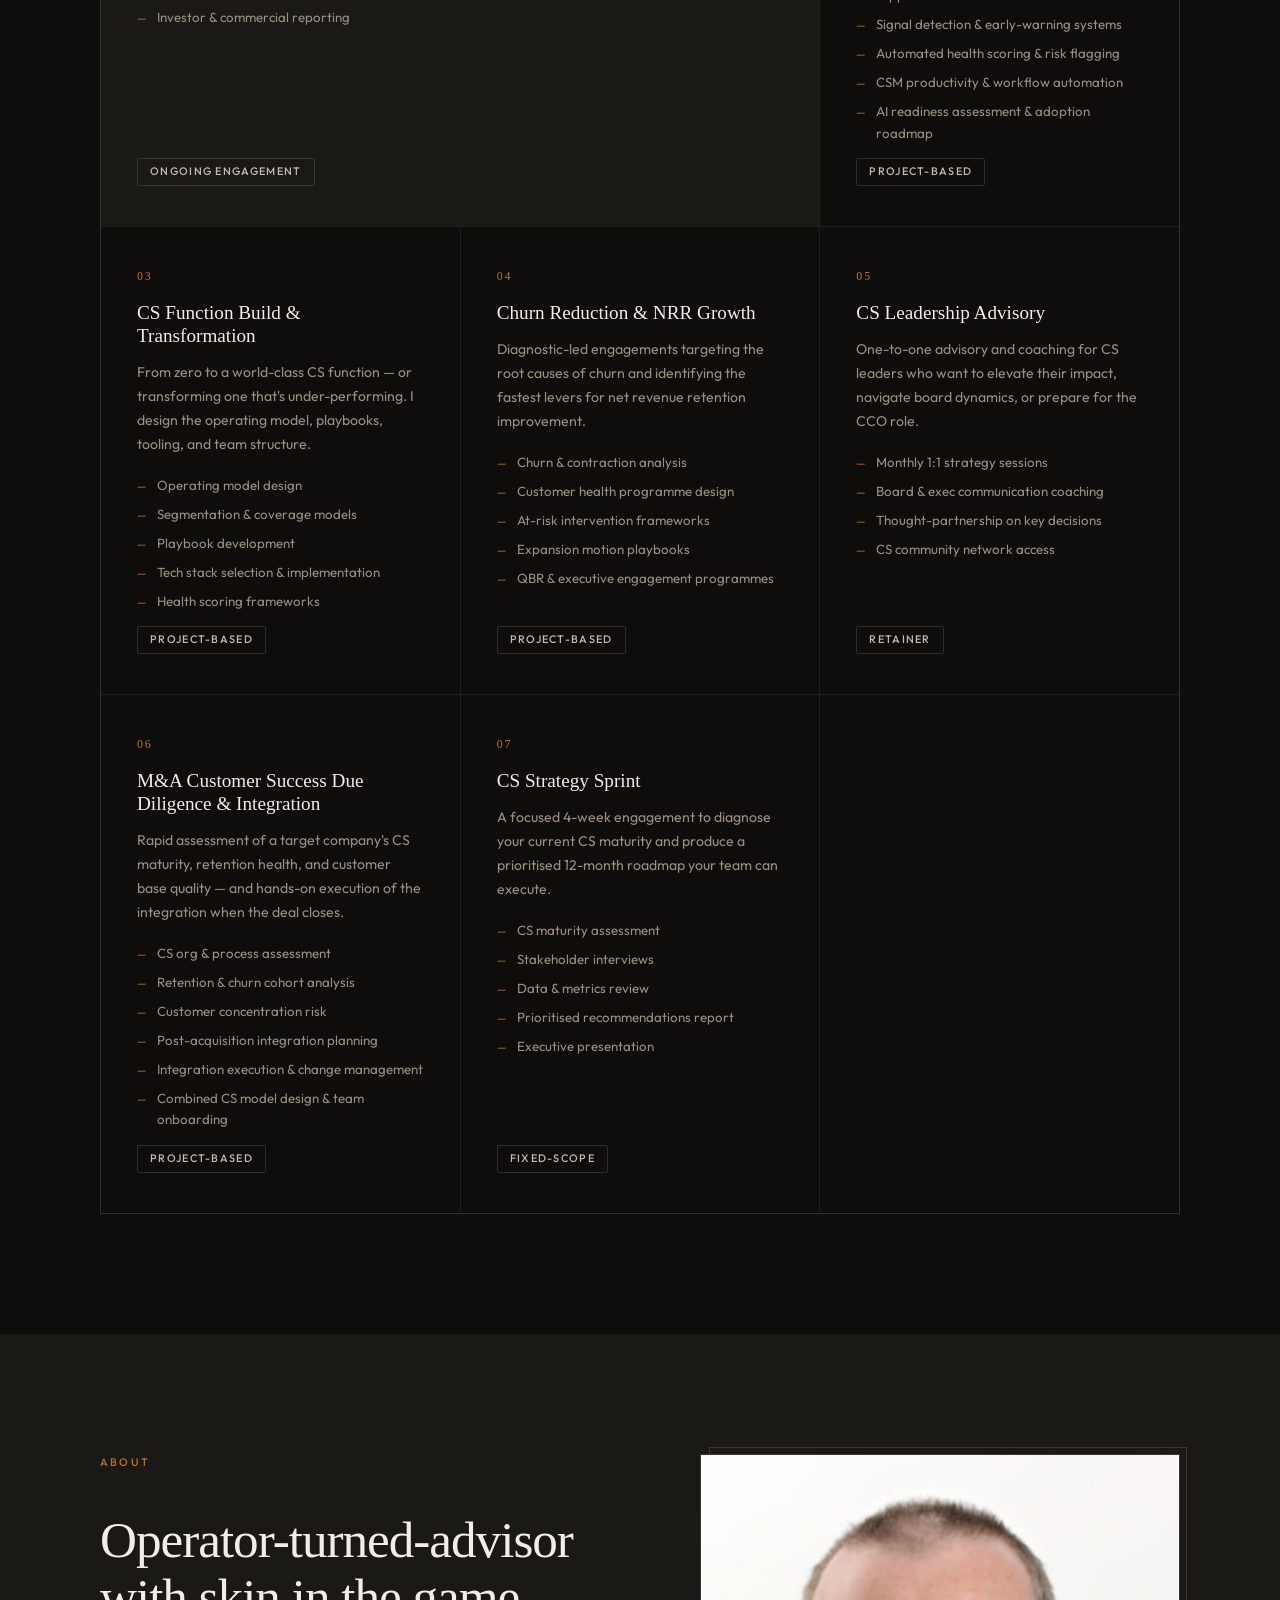
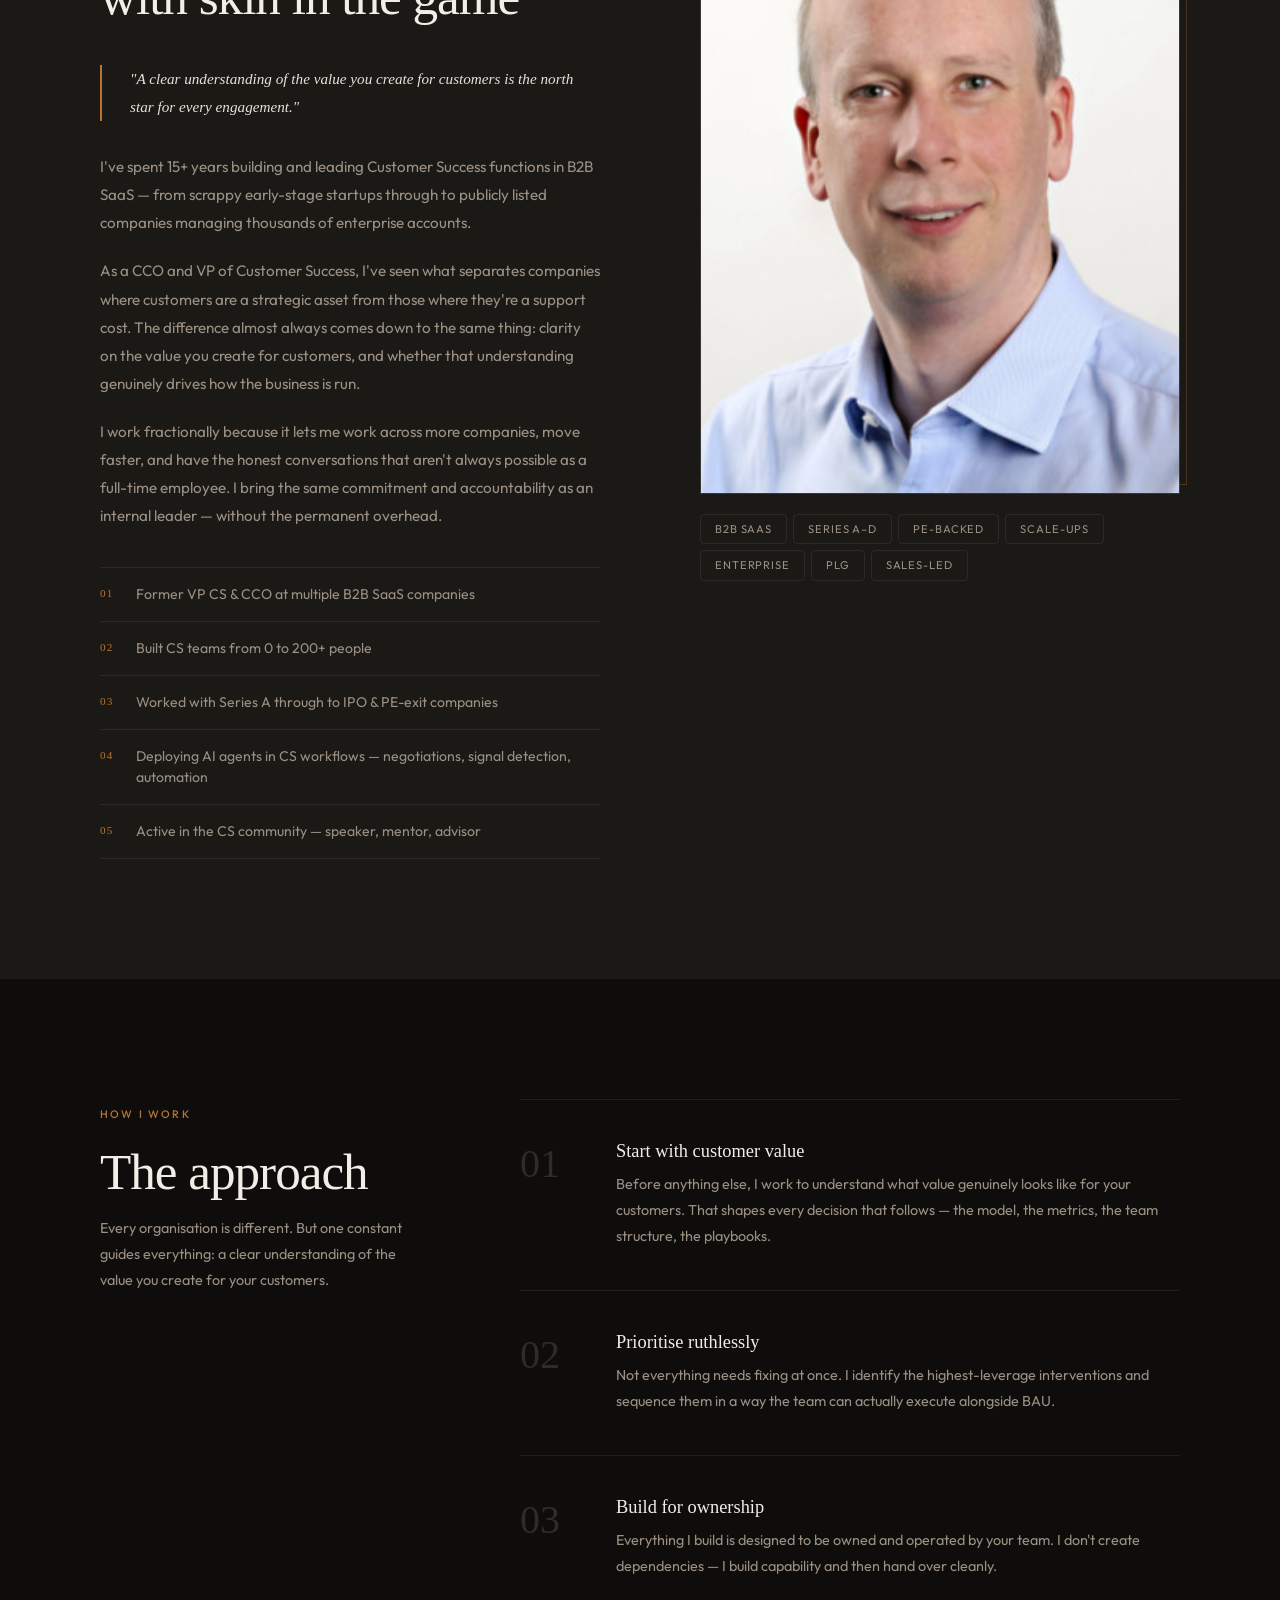
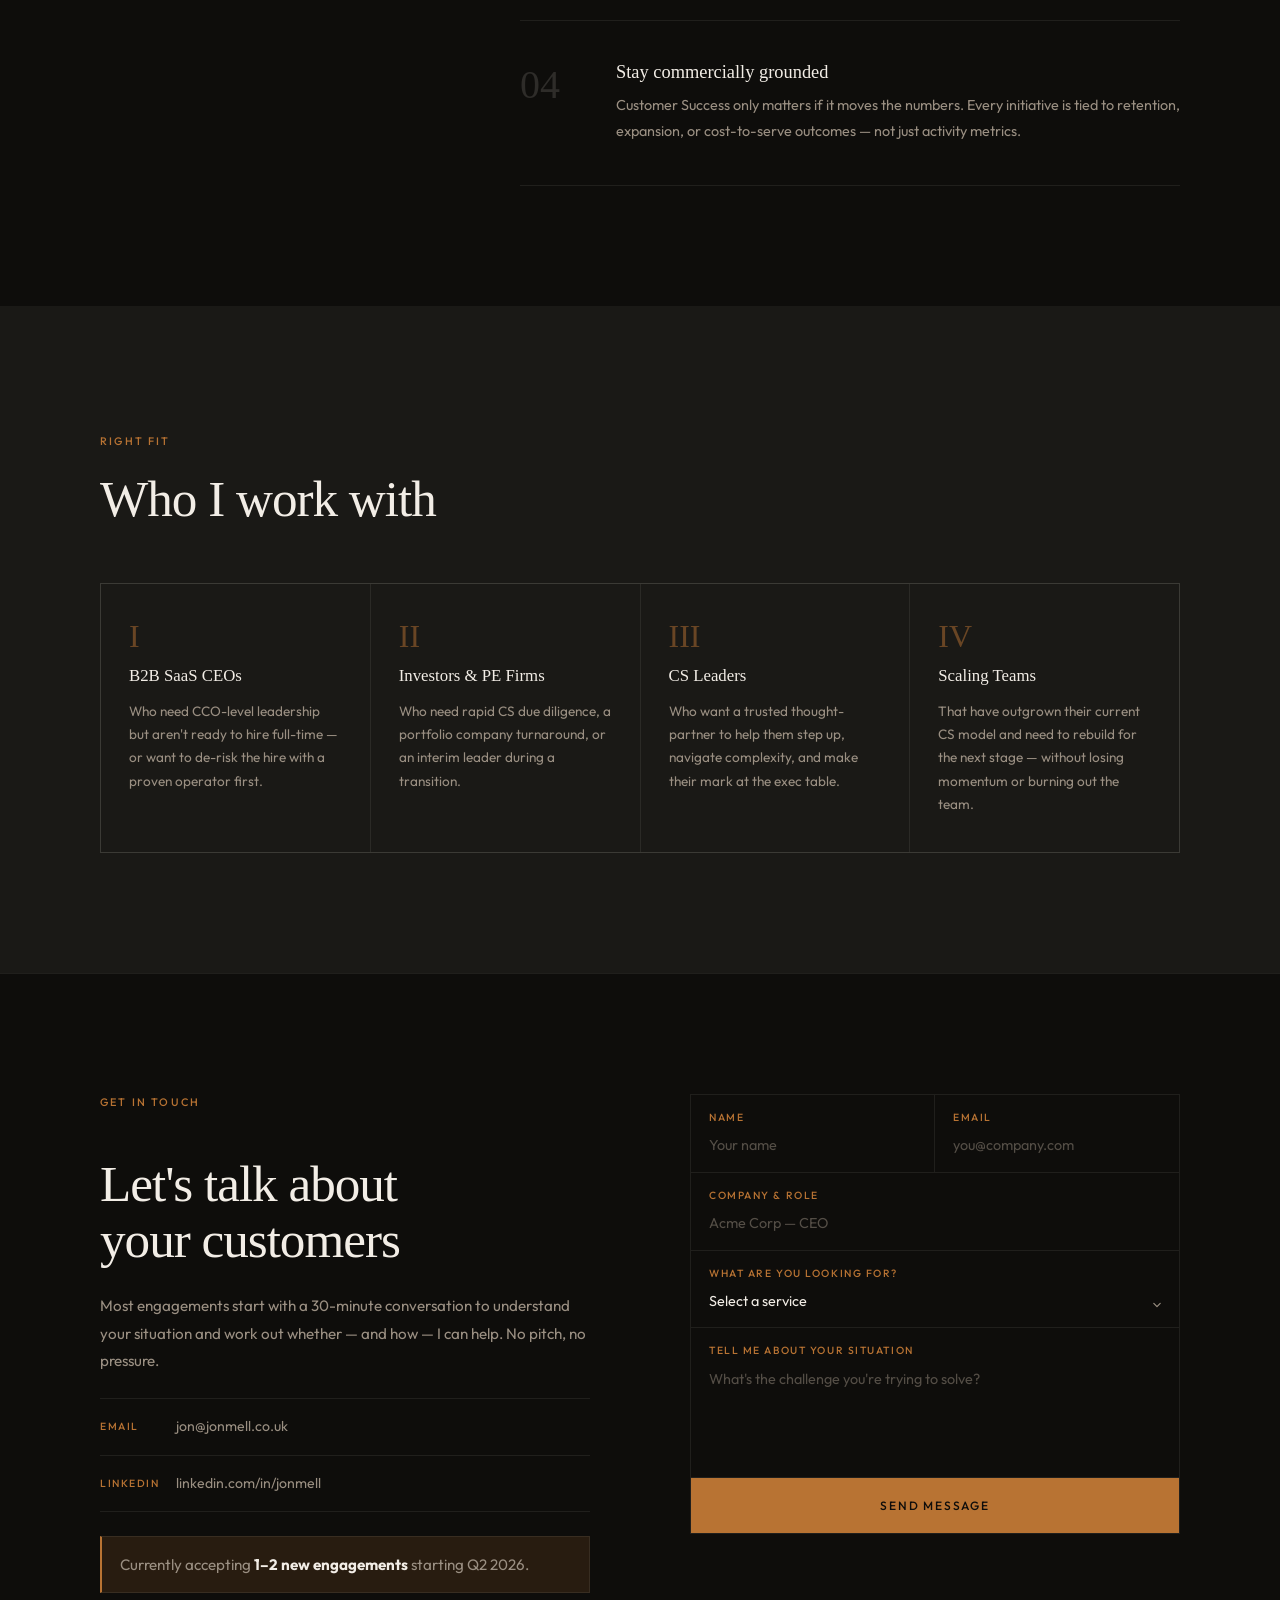
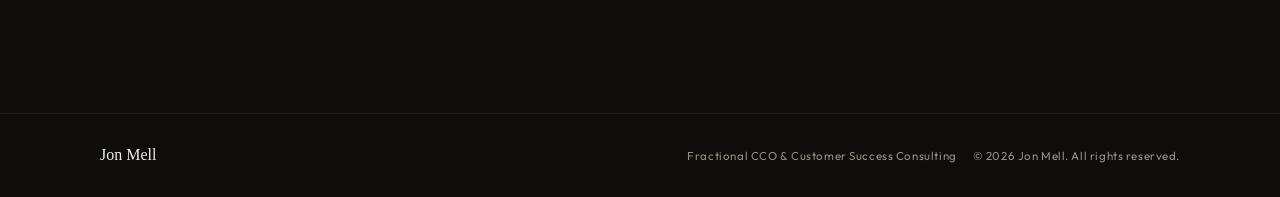
==== commit 0e440495: "Refine about copy: replace headcount line with value-clarity message" ====
--- a/index.html
+++ b/index.html
@@ -1194,8 +1194,9 @@
       <p>
         As a CCO and VP of Customer Success, I've seen what separates companies where
         customers are a strategic asset from those where they're a support cost. The
-        difference is almost never about headcount — it's about leadership, systems,
-        and making customer outcomes genuinely central to the business.
+        difference almost always comes down to the same thing: clarity on the value
+        you create for customers, and whether that understanding genuinely drives how
+        the business is run.
       </p>
       <p>
         I work fractionally because it lets me work across more companies, move faster,
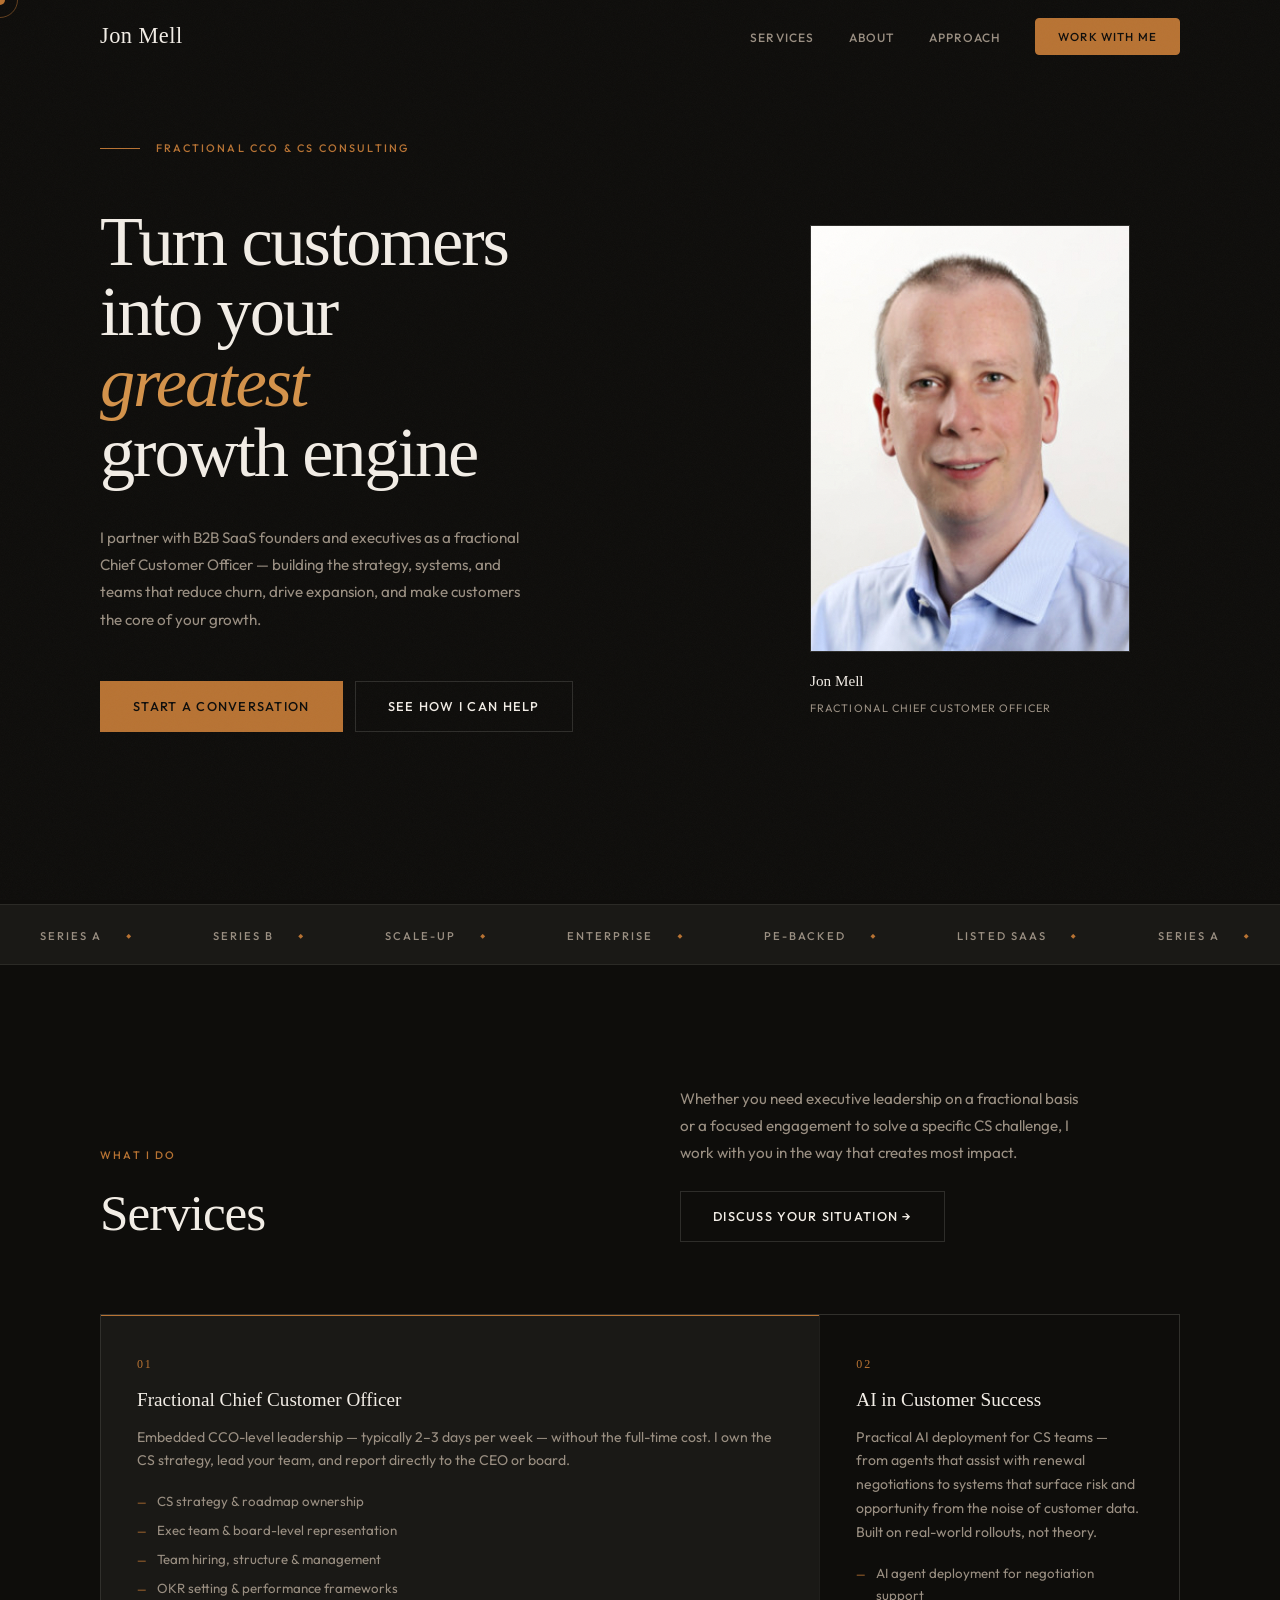
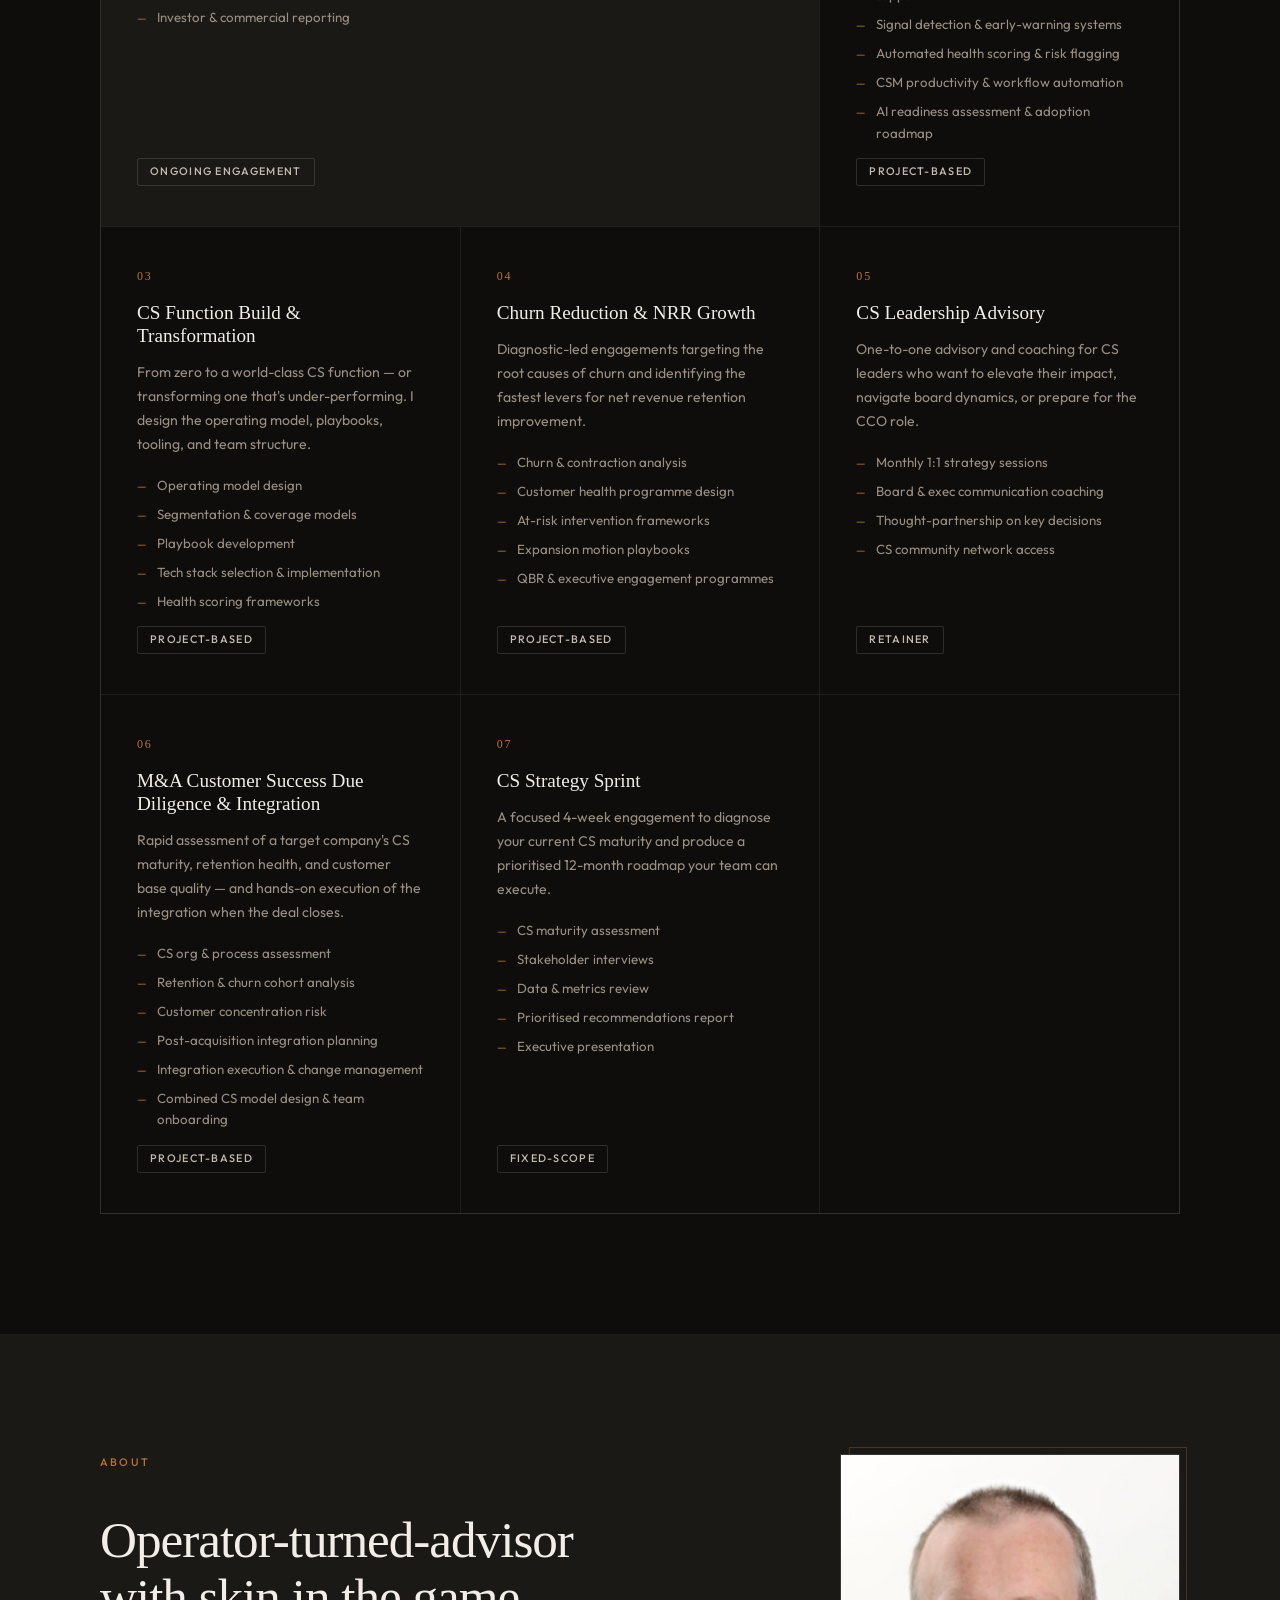
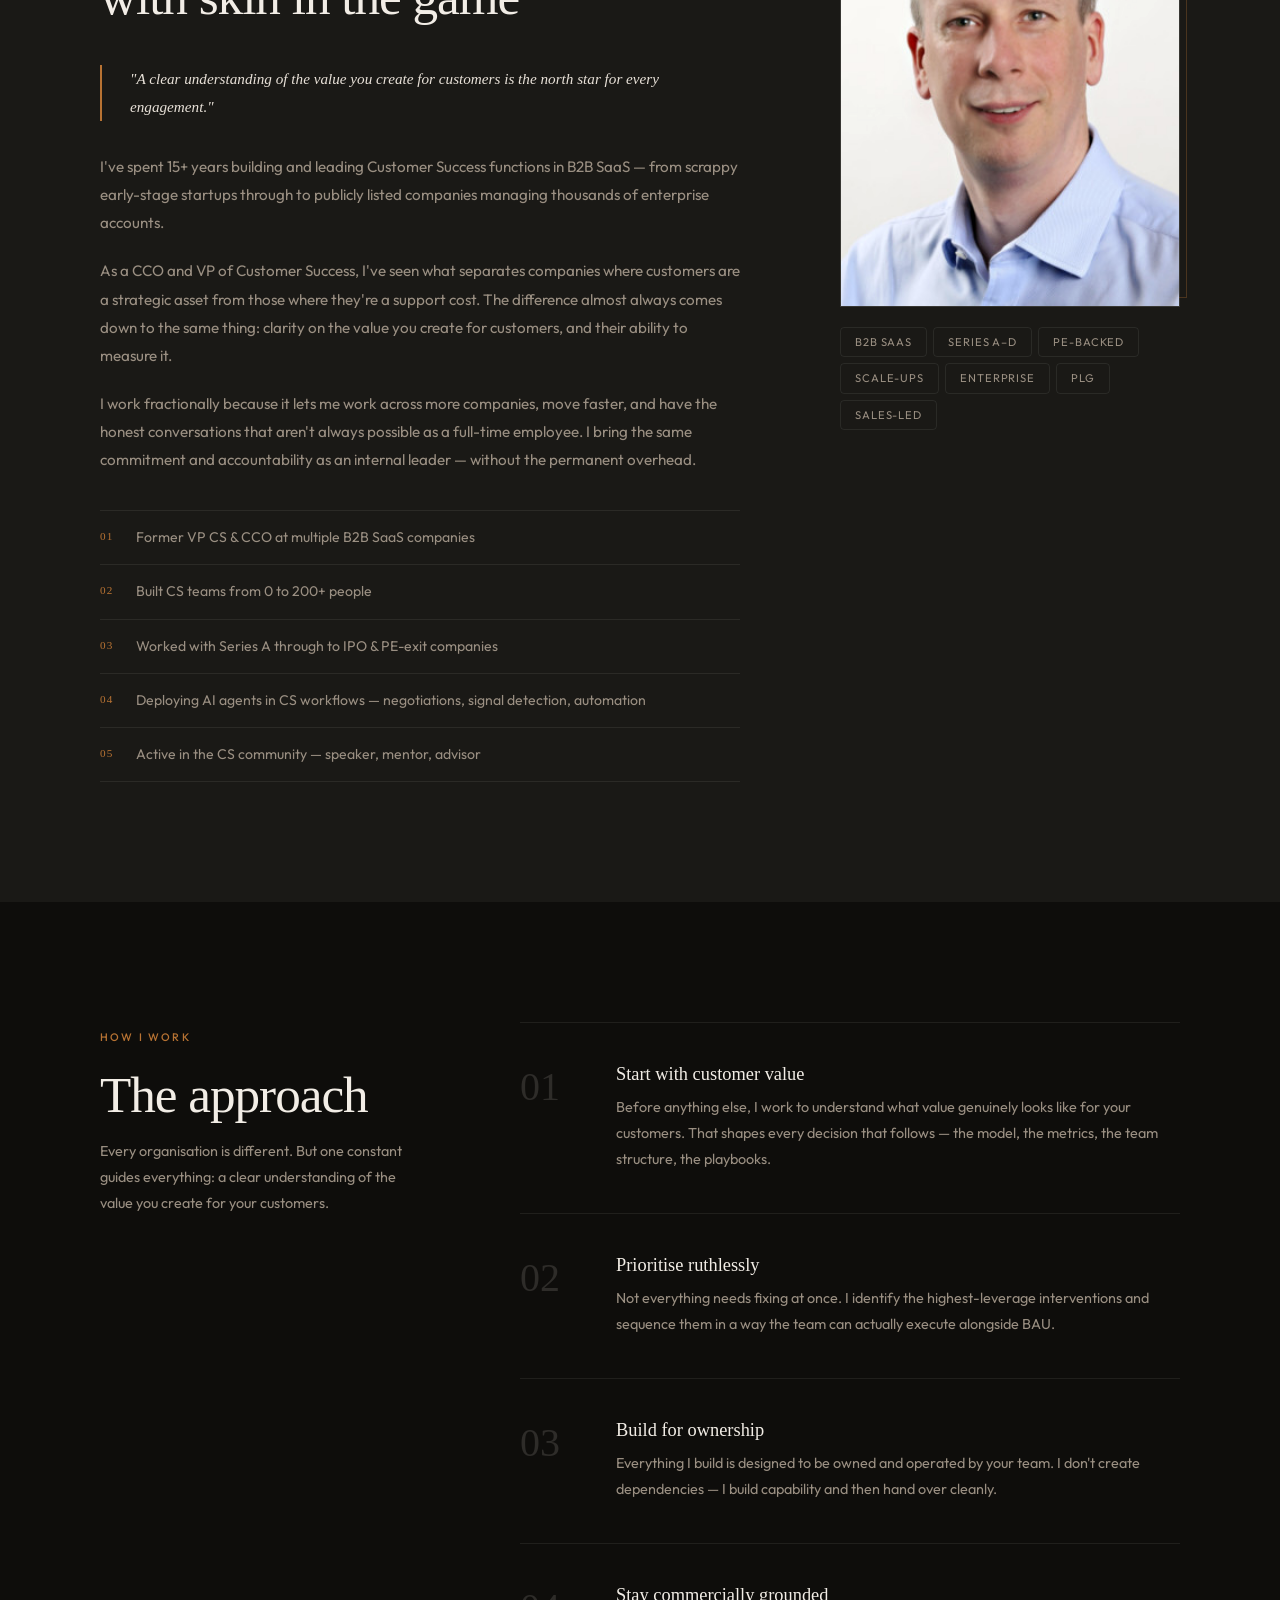
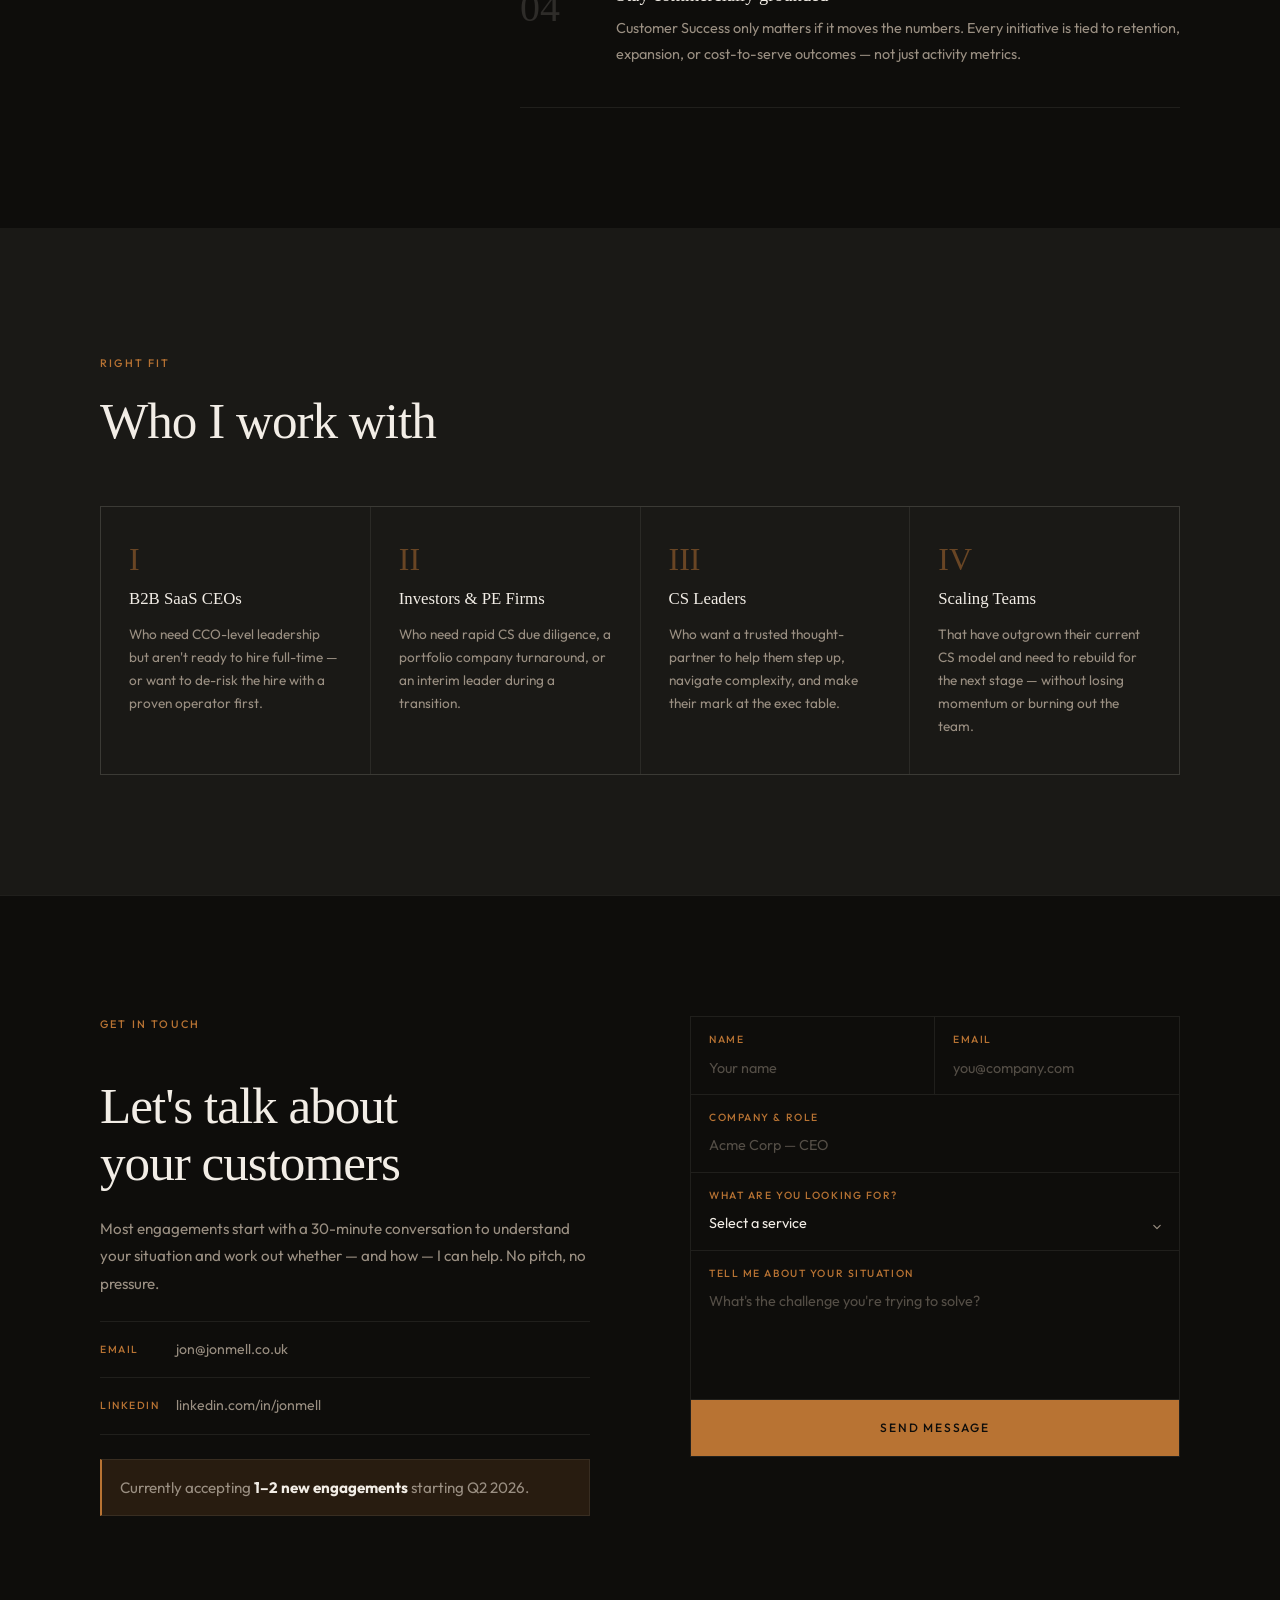
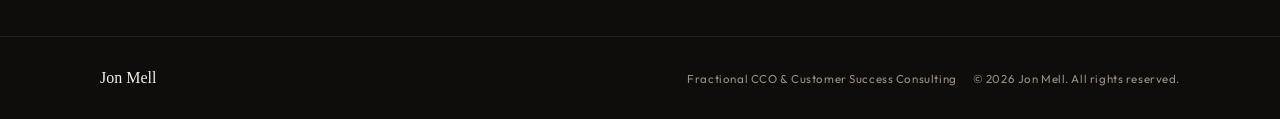
==== commit ea5e3923: "Refine about copy; reduce portrait column width from 480px to 340px" ====
--- a/index.html
+++ b/index.html
@@ -560,7 +560,7 @@
 
 .about-inner {
   display: grid;
-  grid-template-columns: 1fr 480px;
+  grid-template-columns: 1fr 340px;
   gap: 100px;
   align-items: start;
 }
@@ -932,7 +932,7 @@
   .service-card--featured { grid-column: span 2; }
   .about-inner { grid-template-columns: 1fr; }
   .about-visual { position: static; flex-direction: row; flex-wrap: wrap; align-items: flex-start; }
-  .about-portrait-wrap { width: 280px; }
+  .about-portrait-wrap { width: 240px; }
   .approach-inner { grid-template-columns: 1fr; gap: 48px; }
   .approach-left { position: static; }
   .forwho-grid { grid-template-columns: repeat(2, 1fr); }
@@ -1195,8 +1195,7 @@
         As a CCO and VP of Customer Success, I've seen what separates companies where
         customers are a strategic asset from those where they're a support cost. The
         difference almost always comes down to the same thing: clarity on the value
-        you create for customers, and whether that understanding genuinely drives how
-        the business is run.
+        you create for customers, and their ability to measure it.
       </p>
       <p>
         I work fractionally because it lets me work across more companies, move faster,
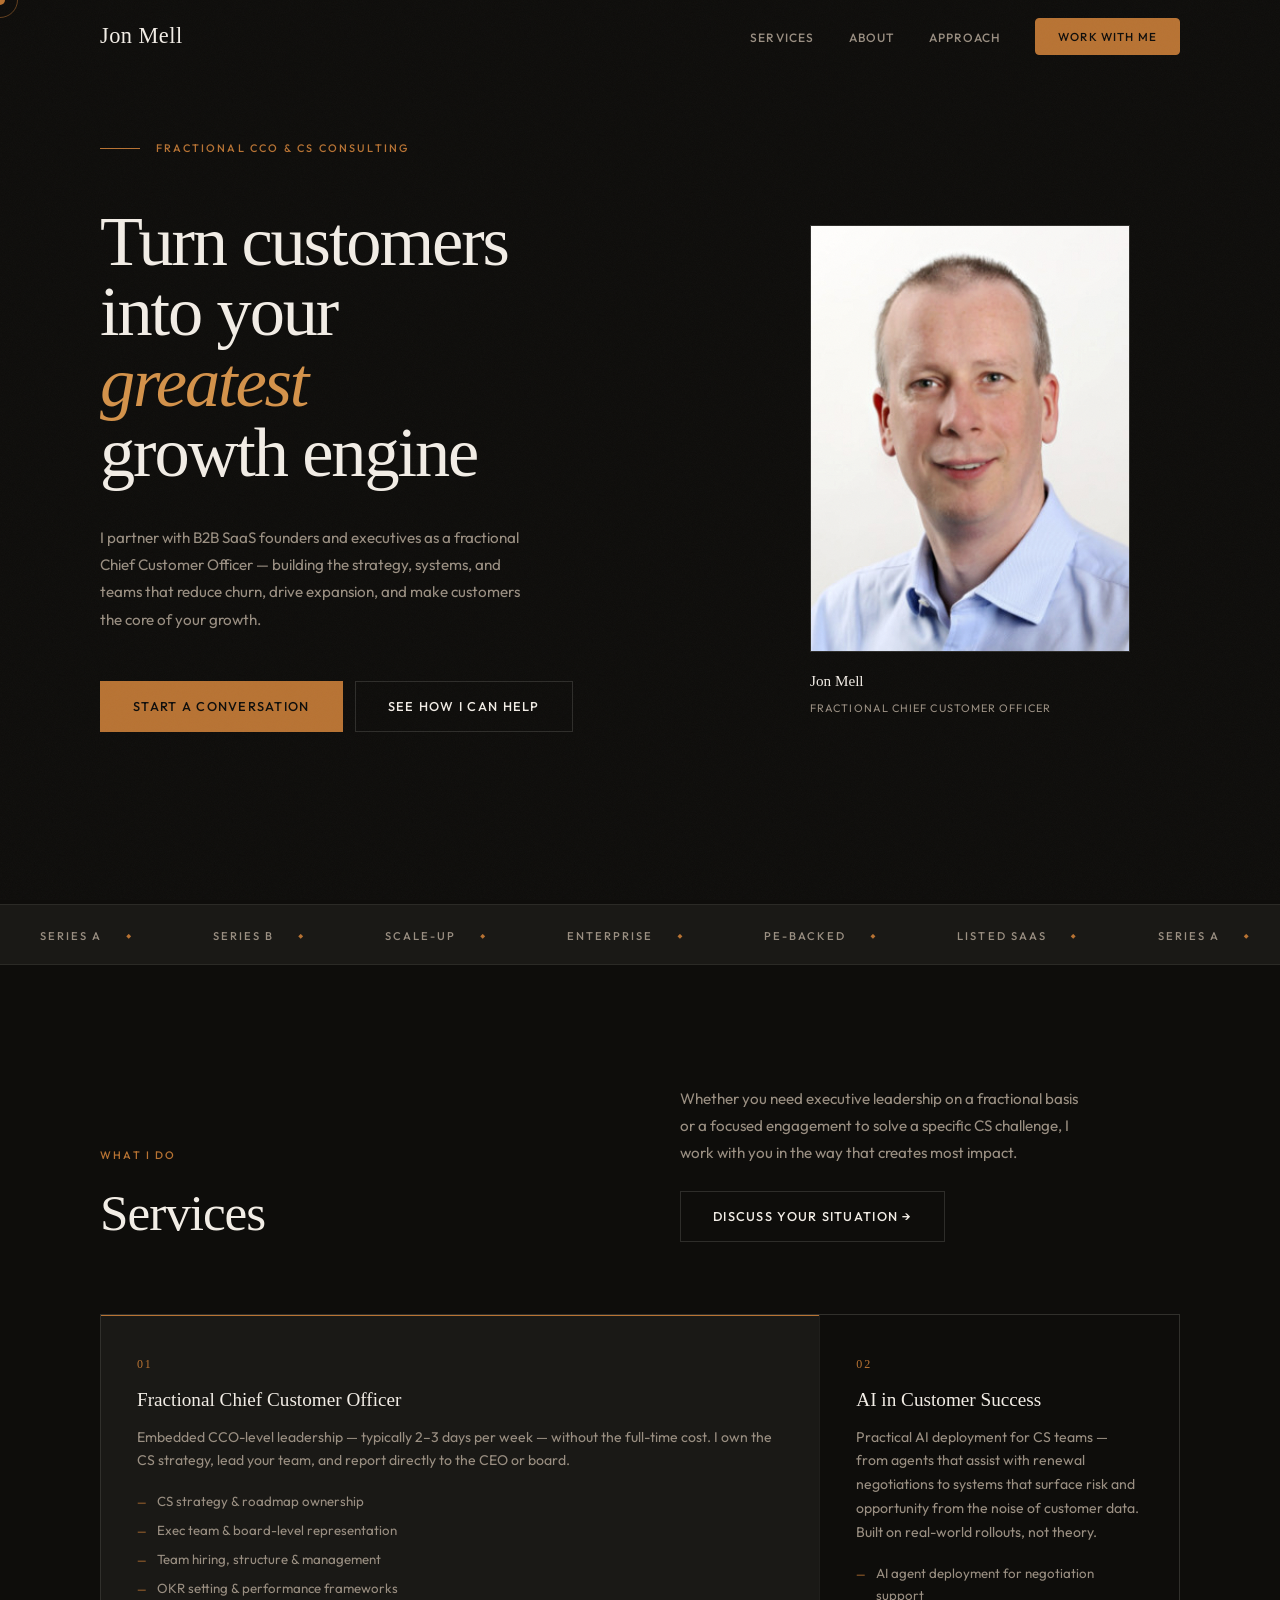
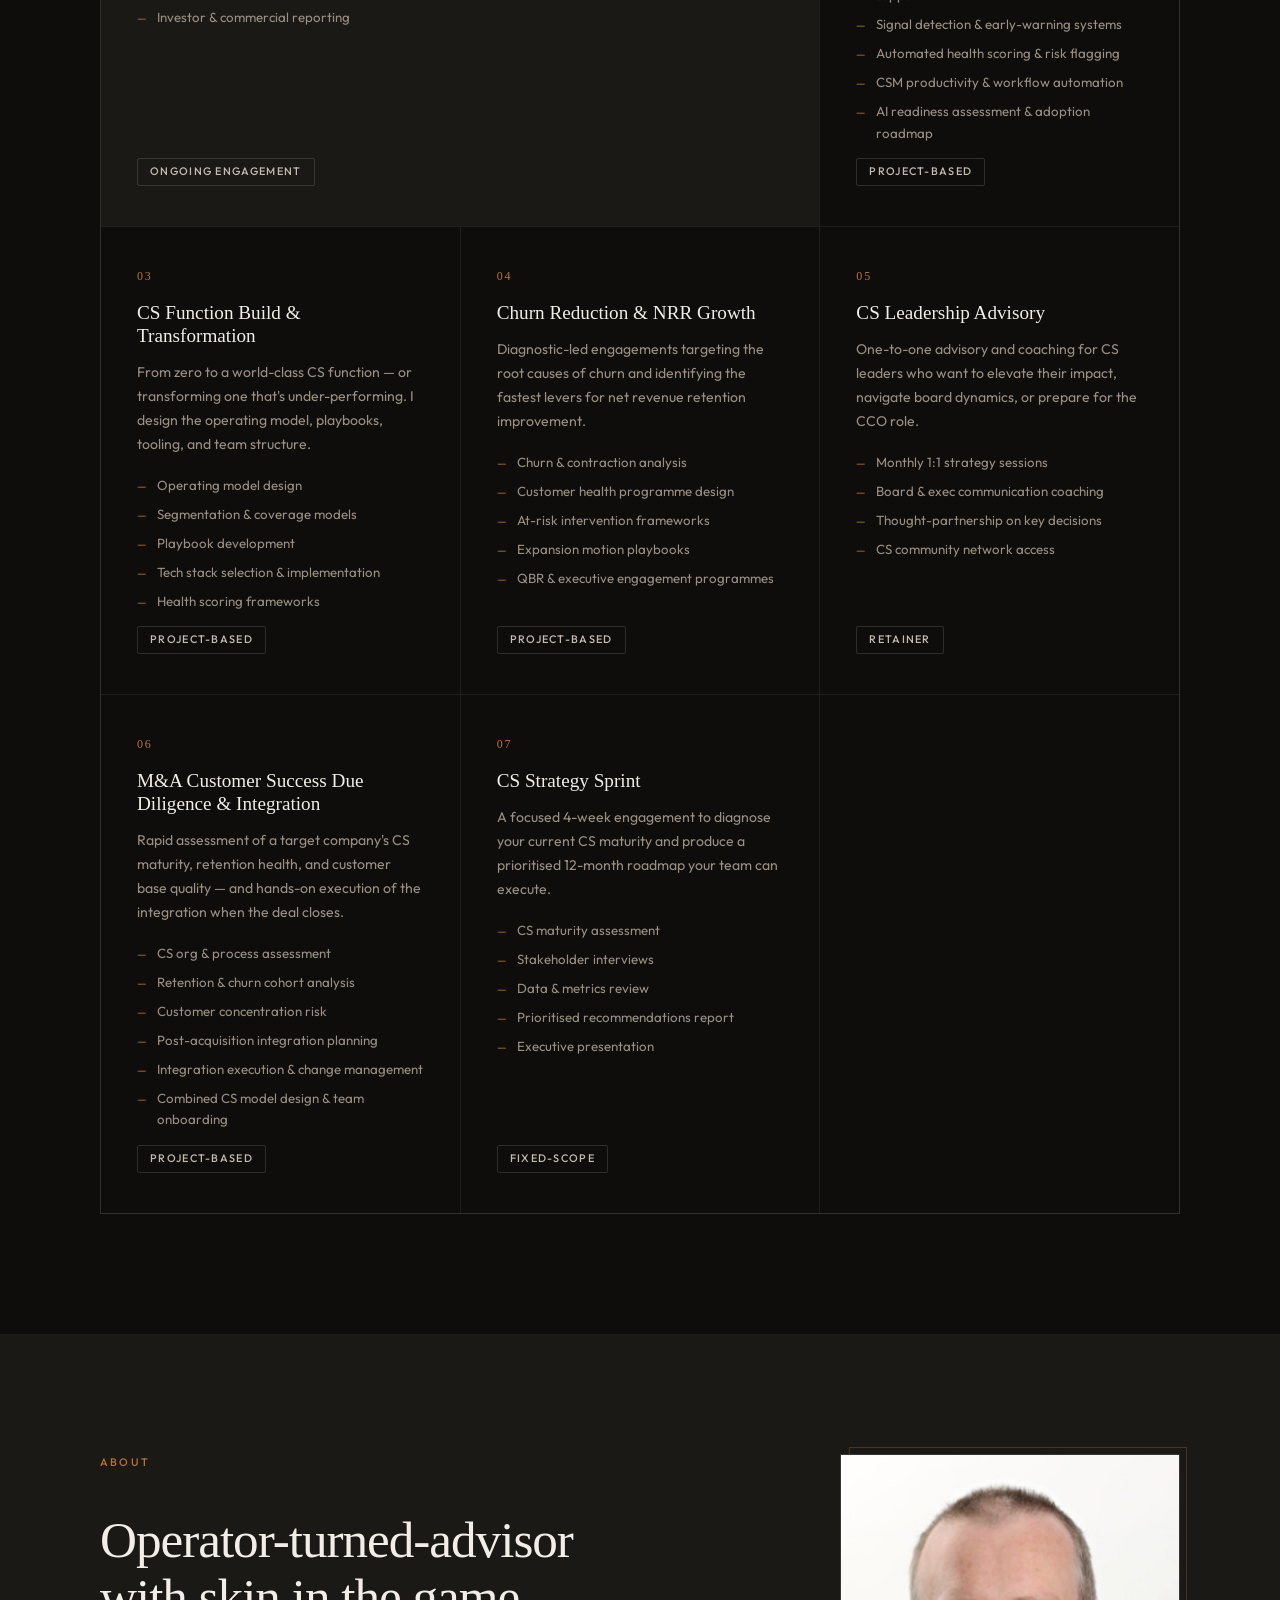
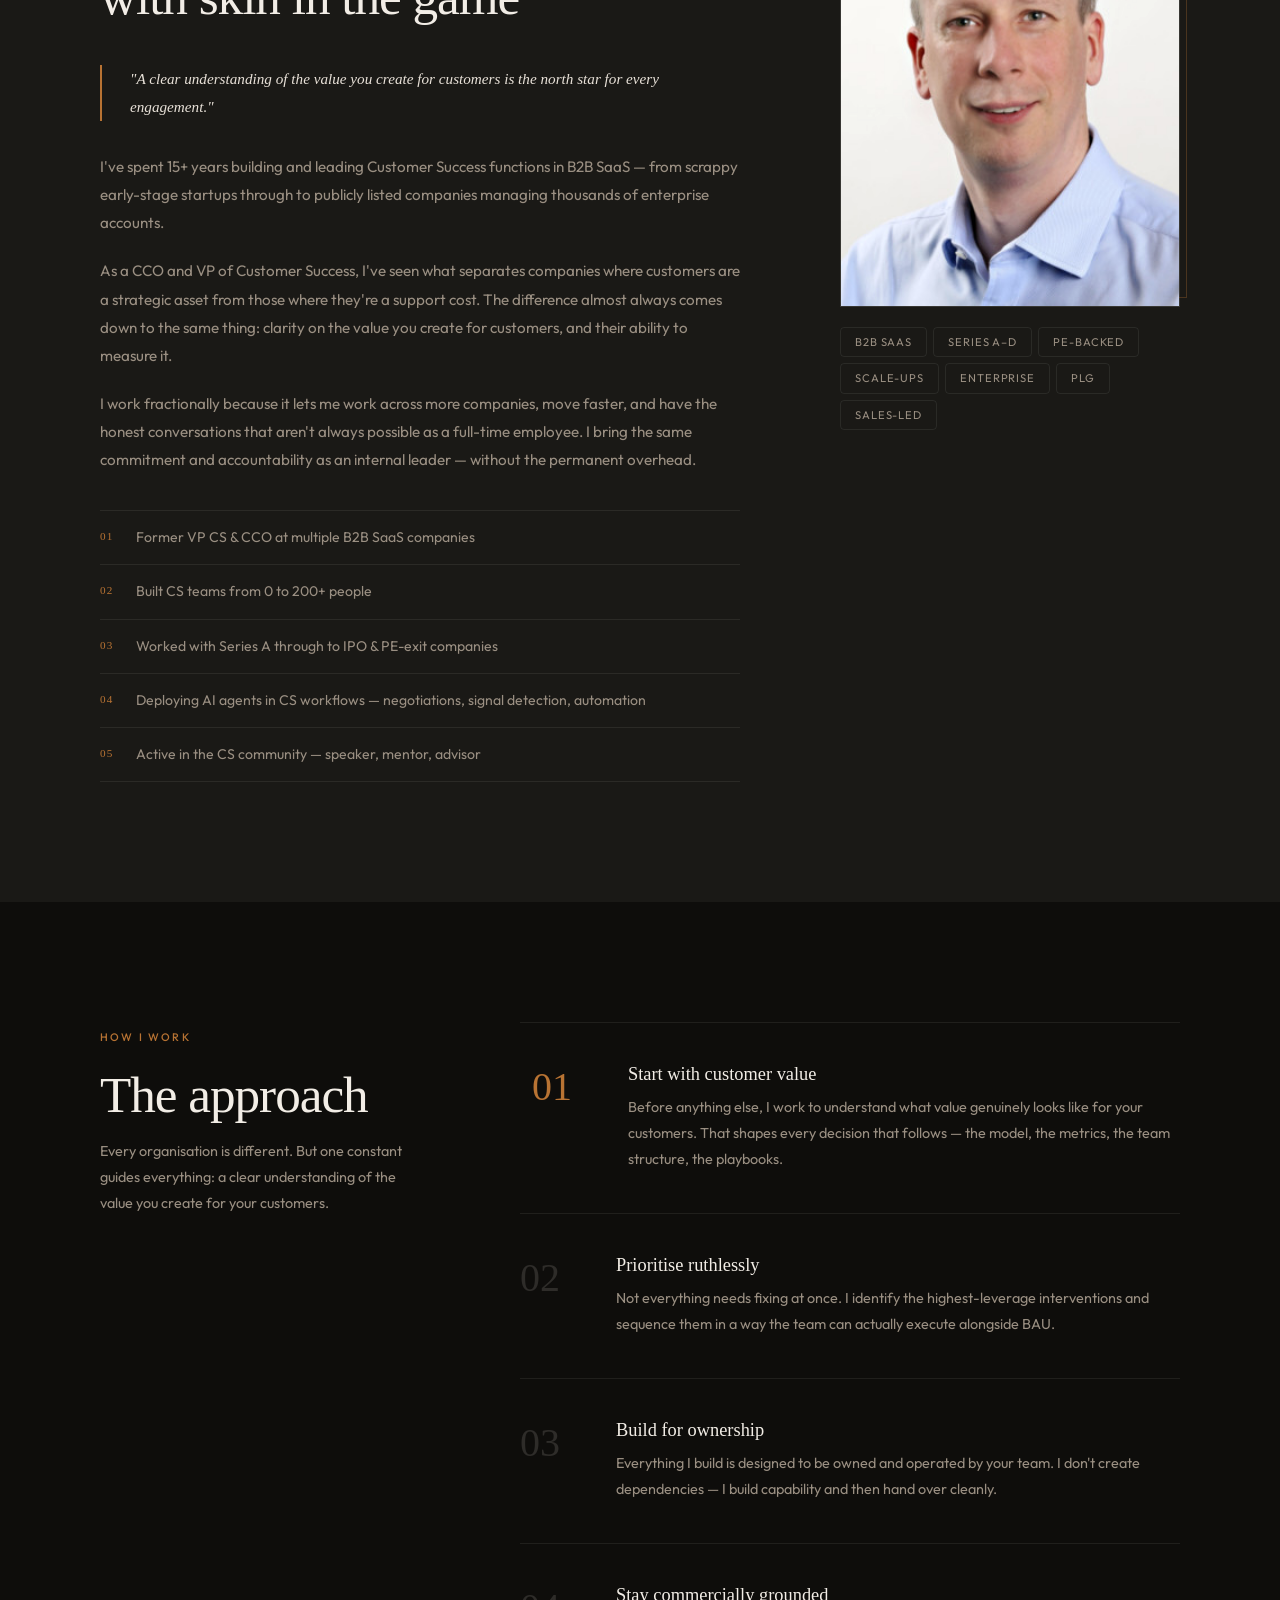
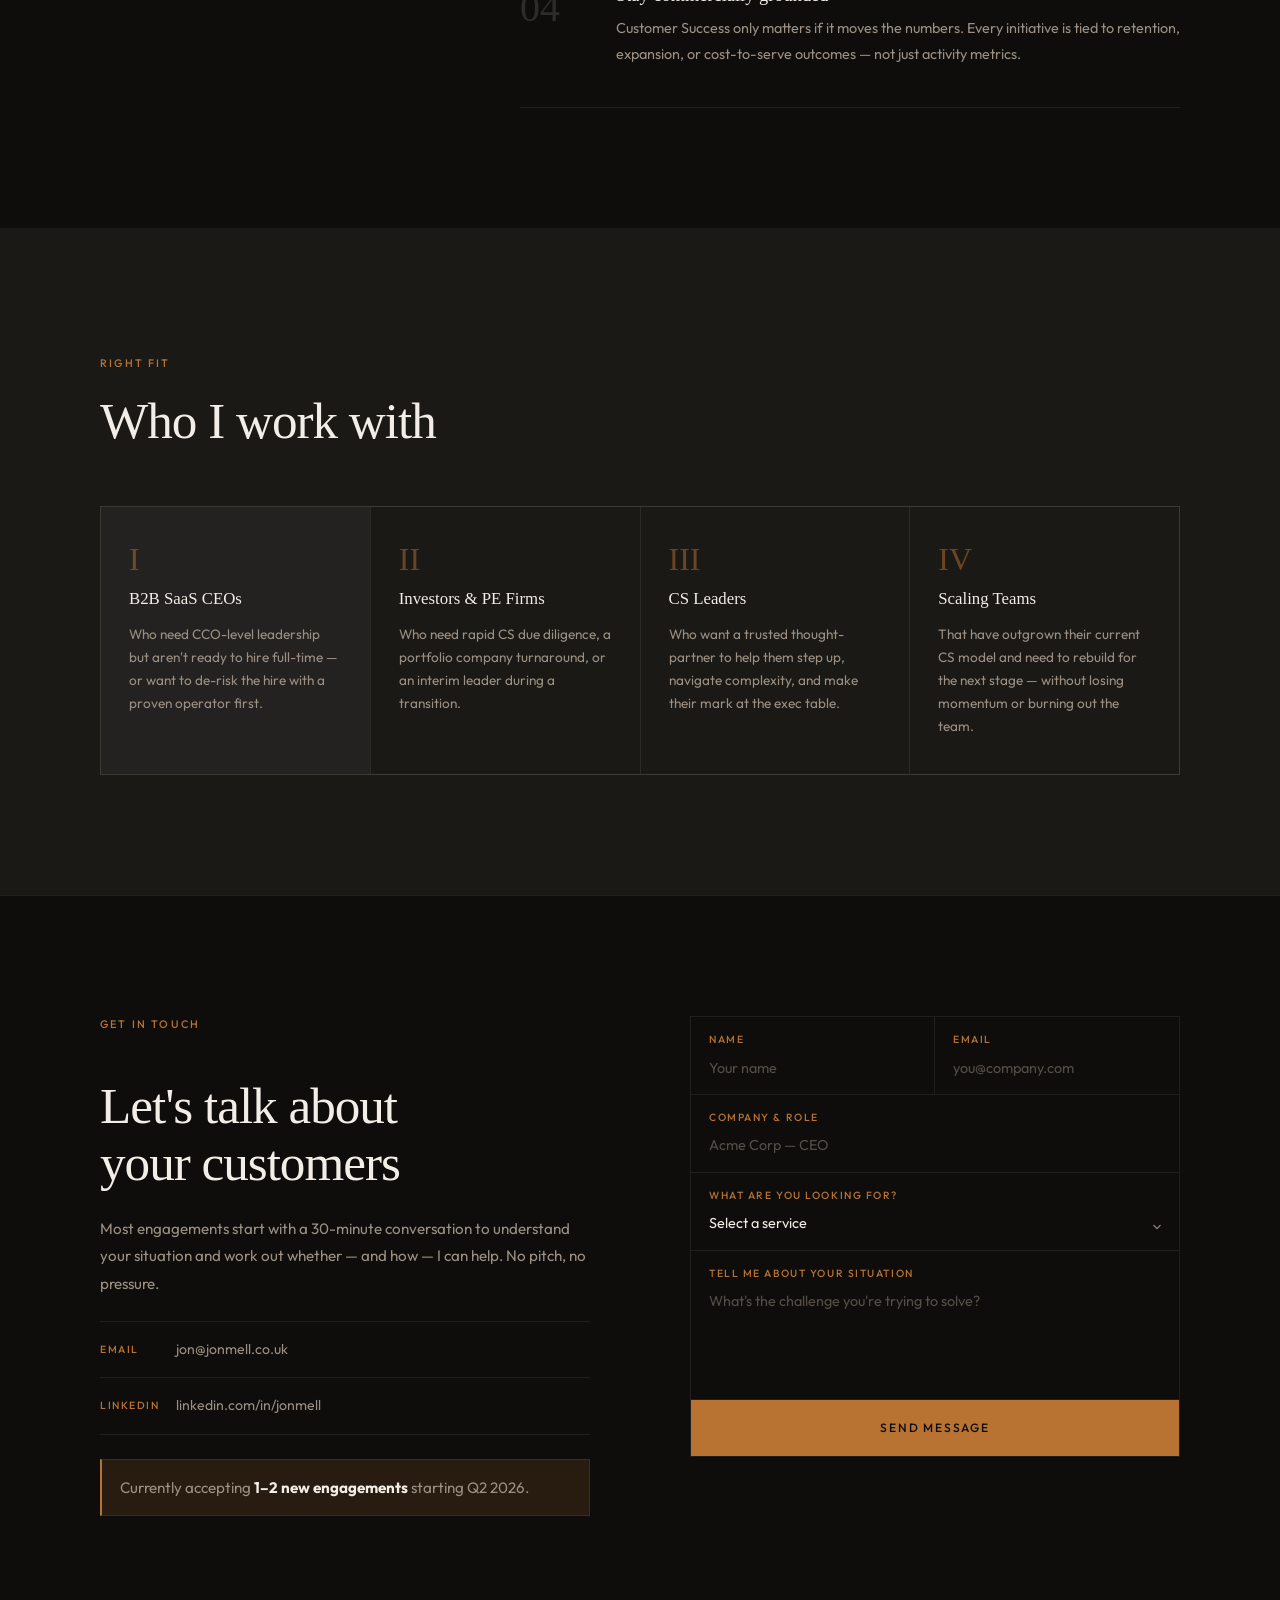
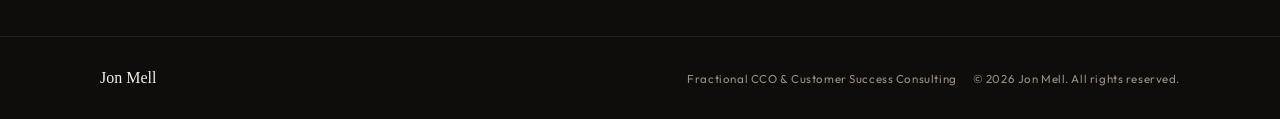
==== commit 0036bc99: "Add default initial highlight to first step and first who-card on page load" ====
--- a/index.html
+++ b/index.html
@@ -691,6 +691,8 @@
   transition: padding-left 0.3s var(--ease);
 }
 .step:hover { padding-left: 12px; }
+.step--init { padding-left: 12px; }
+.step--init .step-num { color: var(--copper); }
 
 .step-num {
   font-family: 'Cormorant Garant', serif;
@@ -727,6 +729,7 @@
   transition: background 0.3s;
 }
 .forwho-card:hover { background: var(--ink-3); }
+.forwho-card--init { background: var(--ink-3); }
 .forwho-card-num {
   font-family: 'Cormorant Garant', serif;
   font-size: 2rem;
@@ -1253,7 +1256,7 @@
       <p>Every organisation is different. But one constant guides everything: a clear understanding of the value you create for your customers.</p>
     </div>
     <div class="approach-steps reveal">
-      <div class="step">
+      <div class="step step--init">
         <div class="step-num">01</div>
         <div class="step-body">
           <h3>Start with customer value</h3>
@@ -1293,7 +1296,7 @@
       <h2>Who I work with</h2>
     </div>
     <div class="forwho-grid reveal">
-      <div class="forwho-card">
+      <div class="forwho-card forwho-card--init">
         <div class="forwho-card-num">I</div>
         <h3>B2B SaaS CEOs</h3>
         <p>Who need CCO-level leadership but aren't ready to hire full-time — or want to de-risk the hire with a proven operator first.</p>
@@ -1456,13 +1459,17 @@
   });
 }
 
-/* ── Service card initial highlight ─────────────────────── */
-/* Remove the --init class (default highlight on card 01) the first time
-   any service card is hovered, so all cards behave identically thereafter. */
-document.querySelectorAll('.service-card').forEach(card => {
-  card.addEventListener('mouseenter', () => {
-    document.querySelectorAll('.service-card--init').forEach(c => c.classList.remove('service-card--init'));
-  }, { once: false });
+/* ── Initial highlights (cleared on first hover within each group) ── */
+[
+  ['.service-card',  '.service-card--init'],
+  ['.step',          '.step--init'],
+  ['.forwho-card',   '.forwho-card--init'],
+].forEach(([groupSel, initSel]) => {
+  document.querySelectorAll(groupSel).forEach(el => {
+    el.addEventListener('mouseenter', () => {
+      document.querySelectorAll(initSel).forEach(c => c.classList.remove(initSel.slice(1)));
+    });
+  });
 });
 
 /* ── Scroll reveal ───────────────────────────────────────── */
